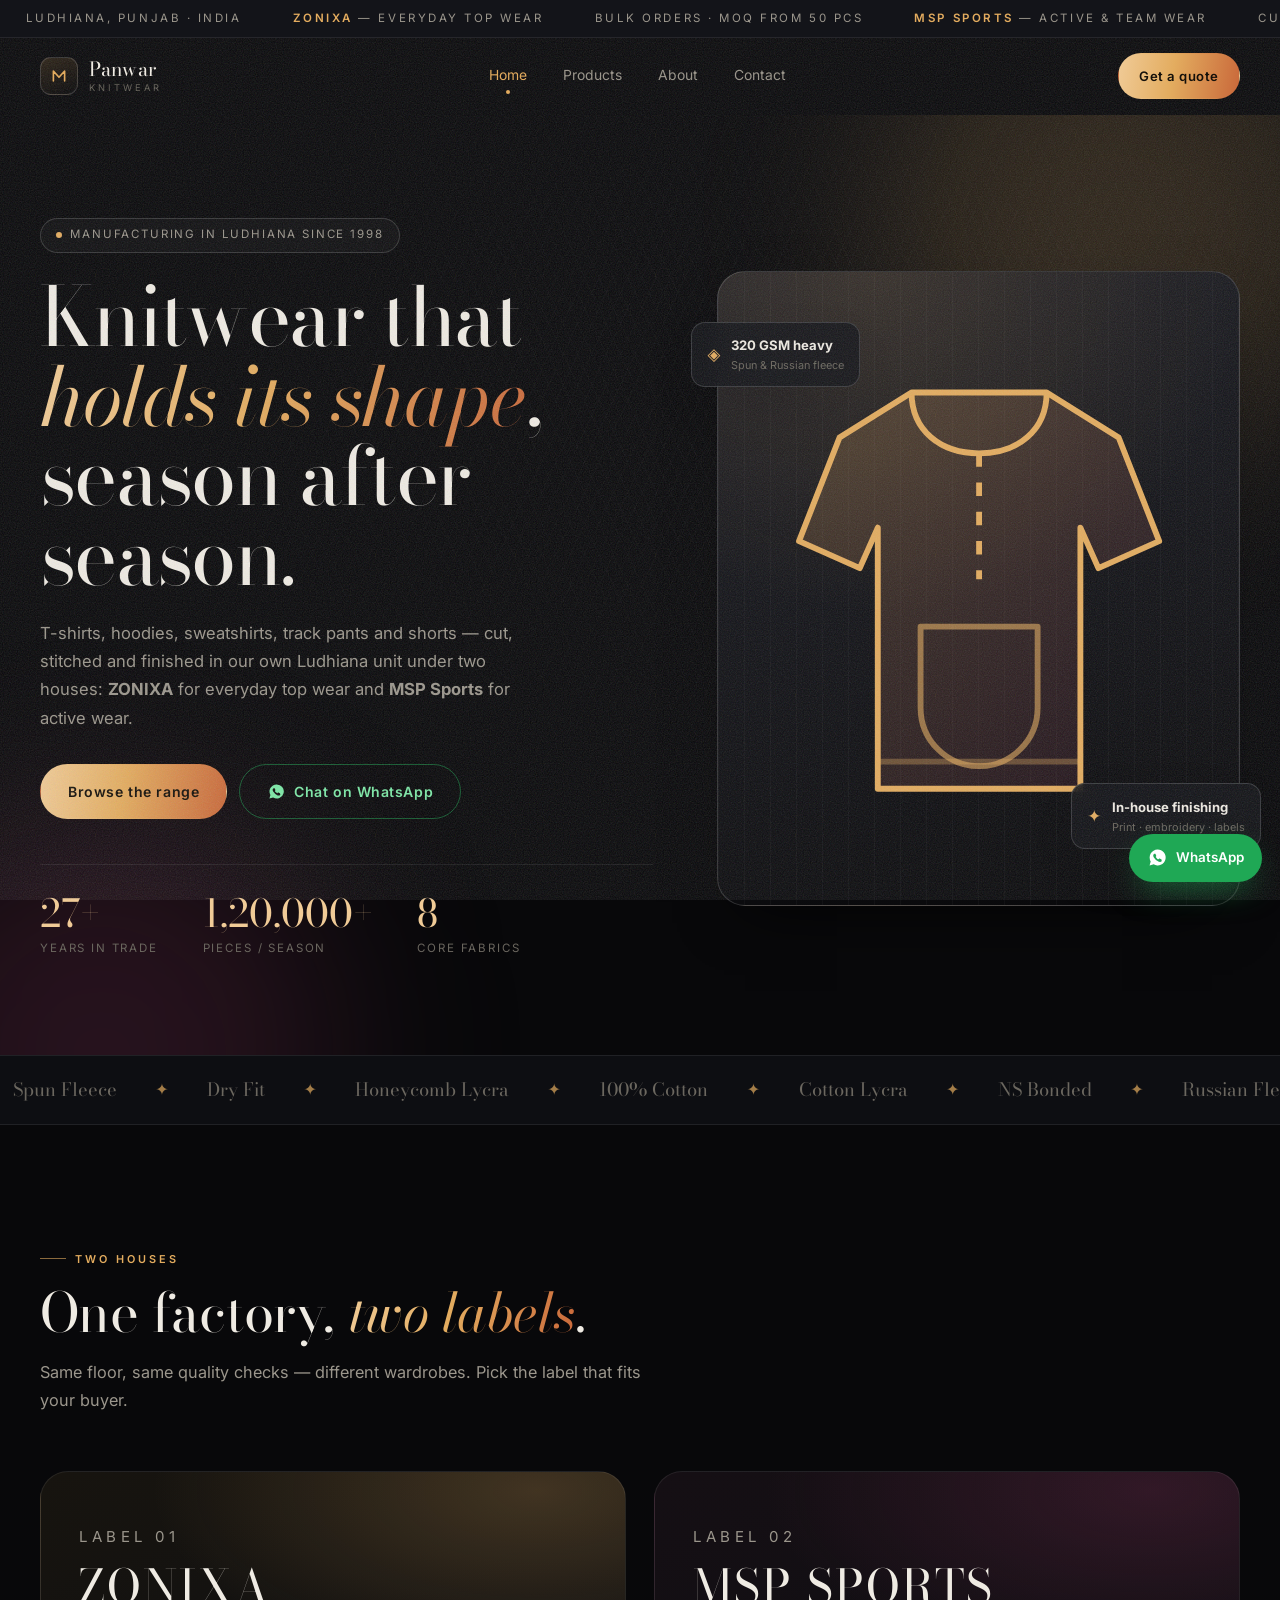
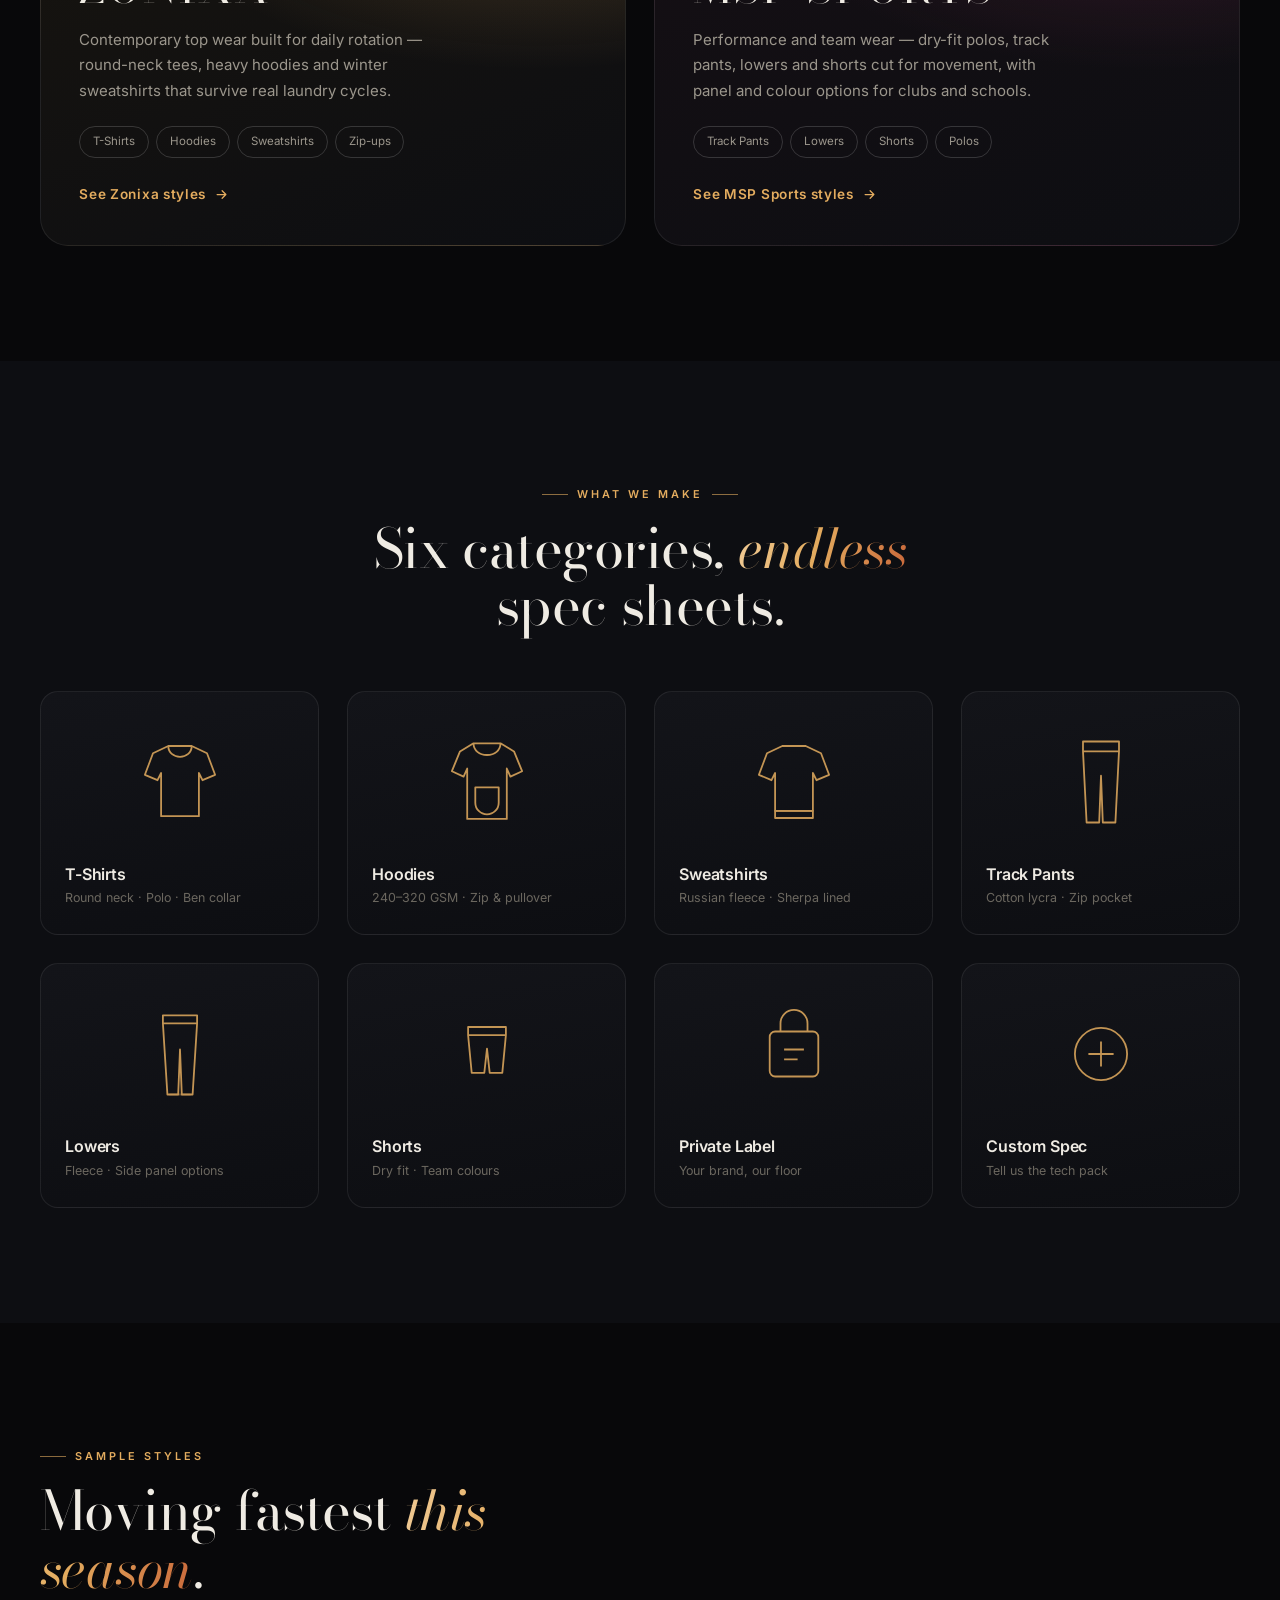
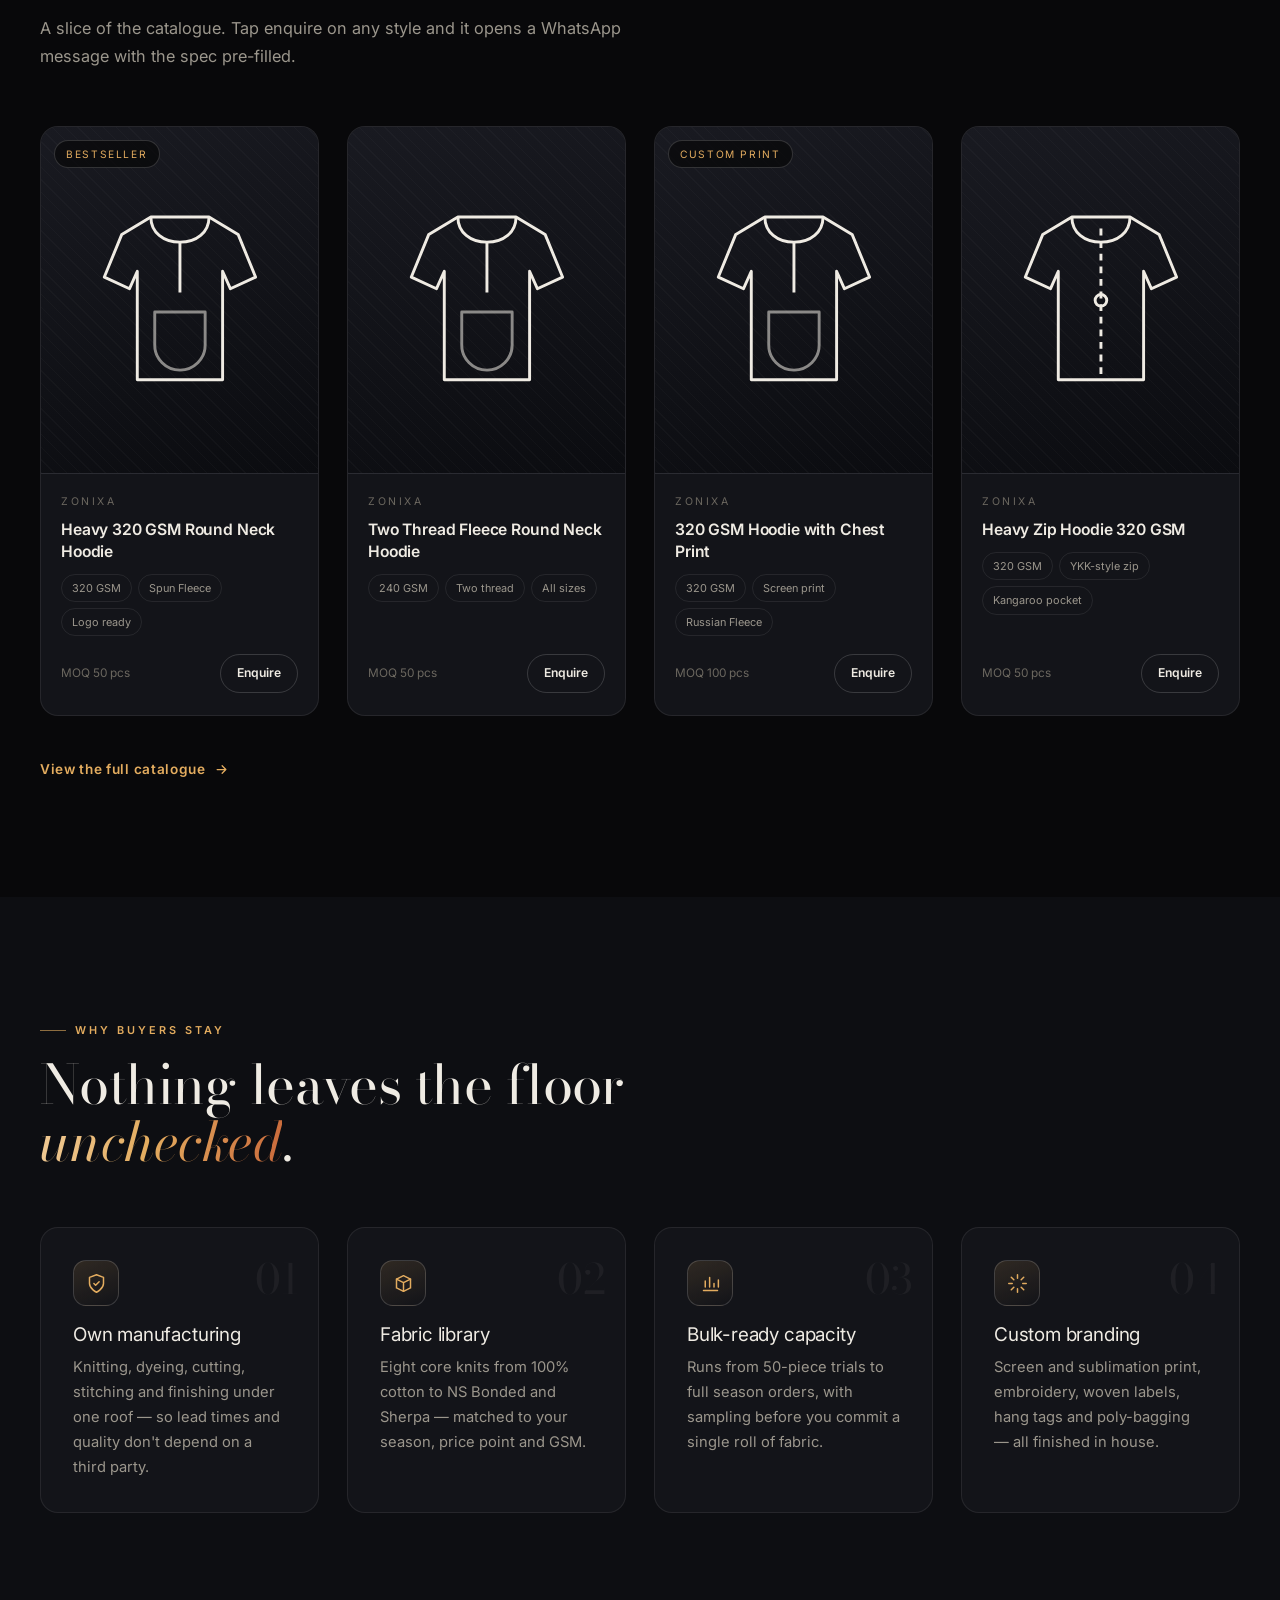
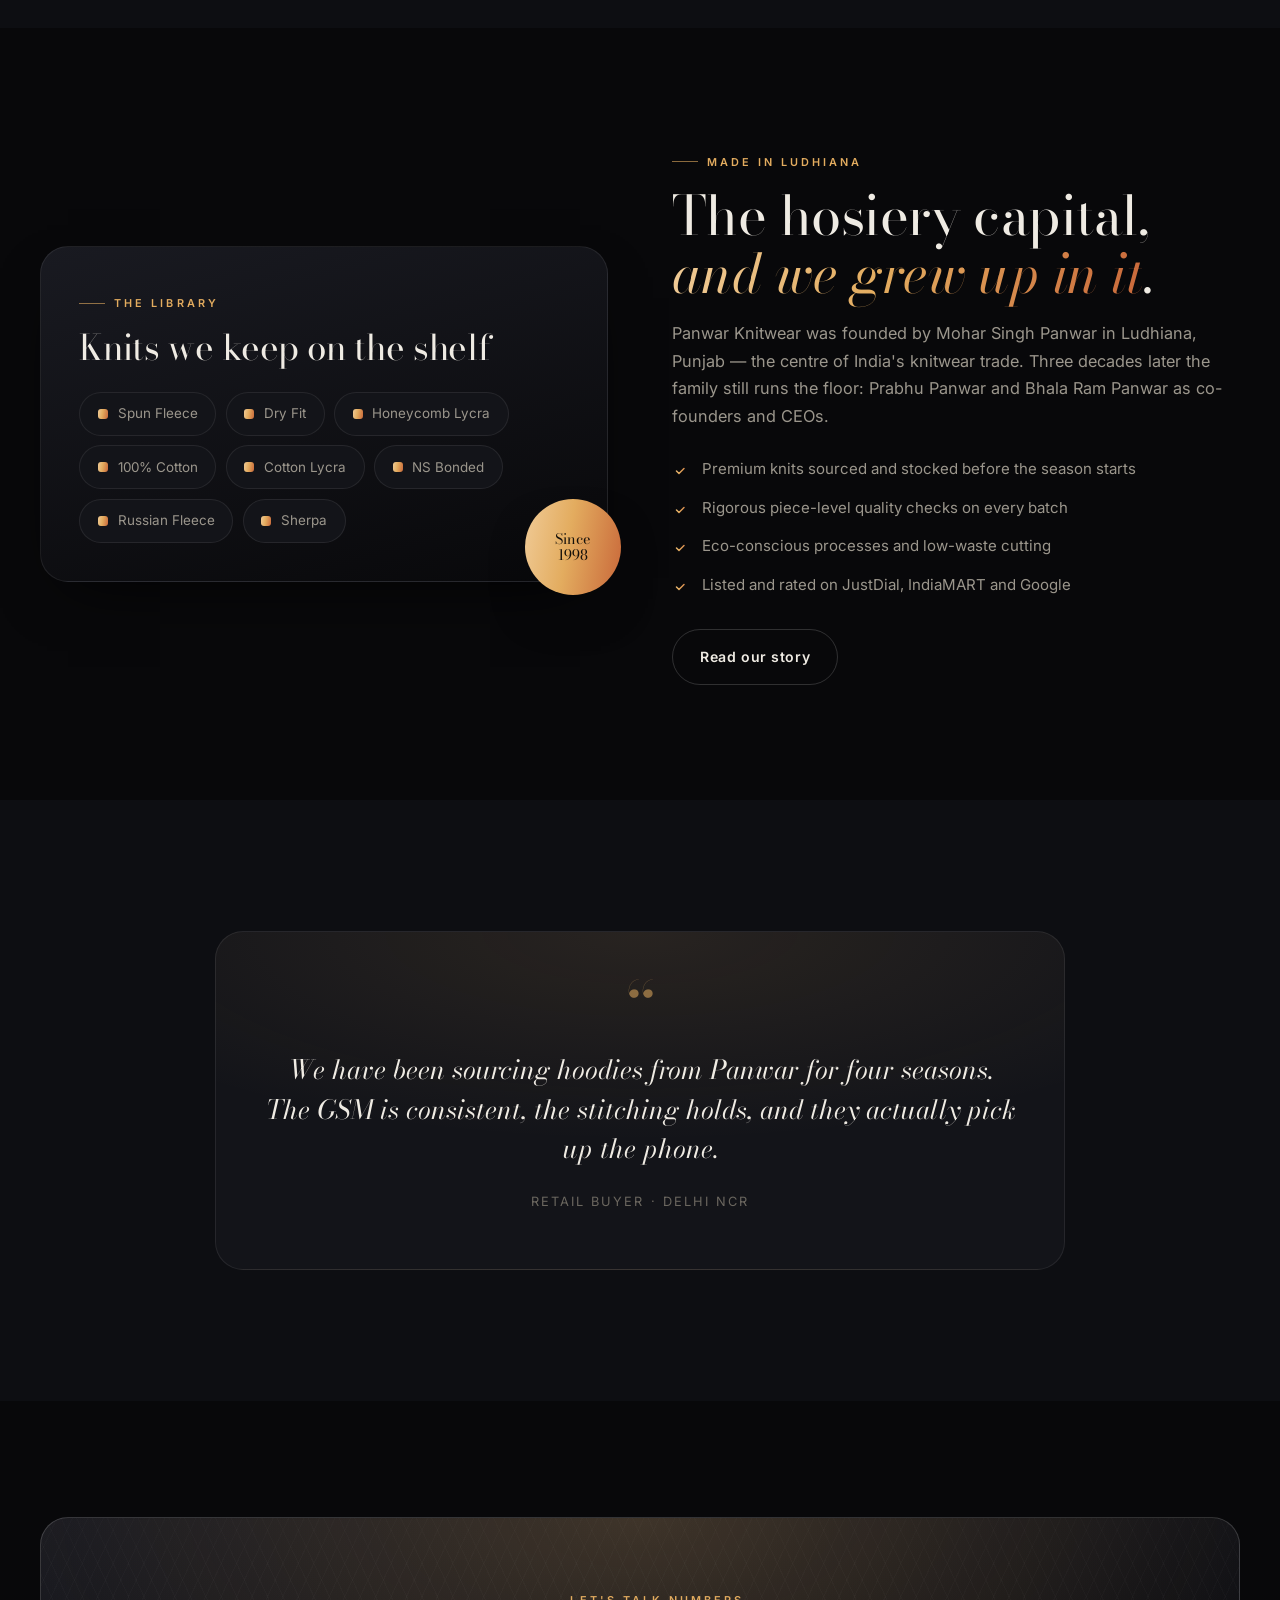
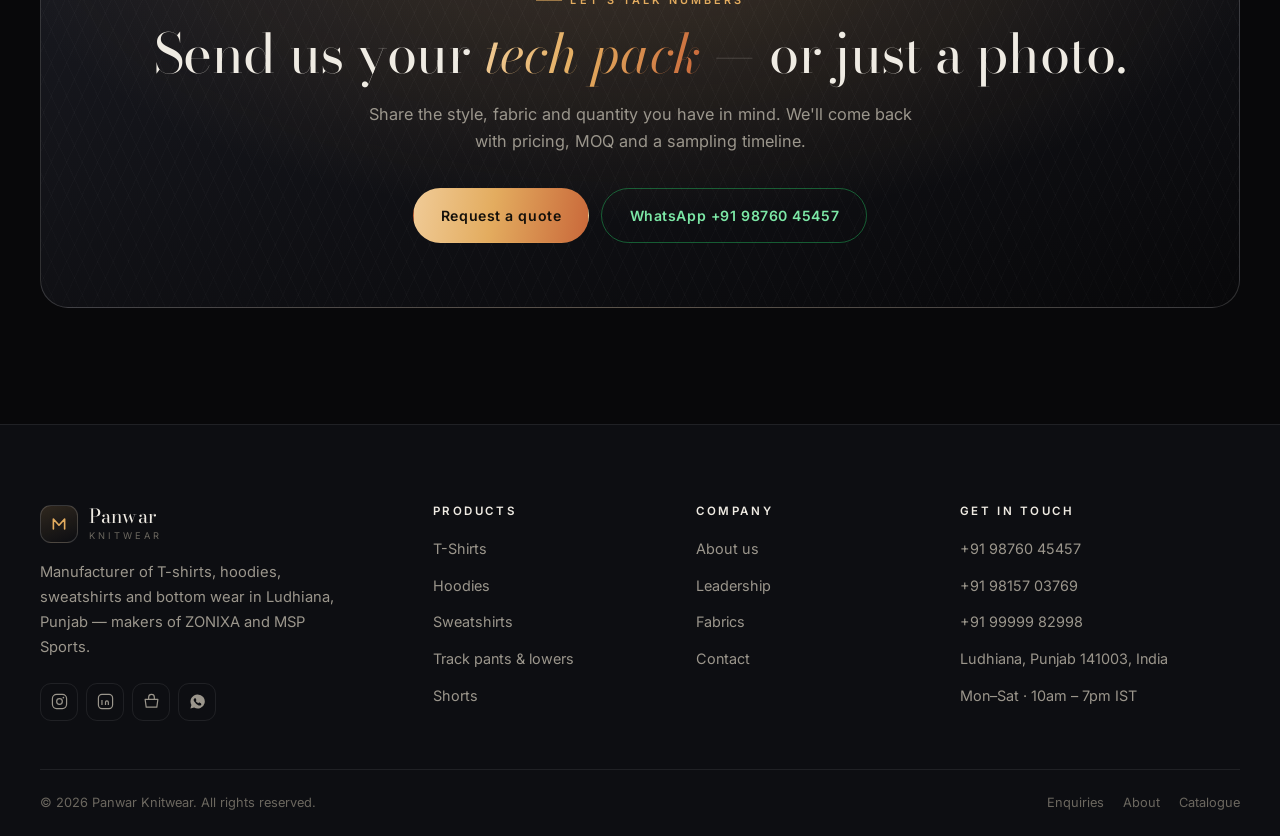
==== index.html @ 87e513a0 "improved aesthetic" ====
<!DOCTYPE html>
<html lang="en">
<head>
  <meta charset="UTF-8" />
  <meta name="viewport" content="width=device-width, initial-scale=1.0" />
  <meta name="description" content="Panwar Knitwear — T-shirt, hoodie and winter wear manufacturer in Ludhiana, Punjab. Home of ZONIXA and MSP Sports. Bulk manufacturing, custom prints, premium fabrics." />
  <meta name="theme-color" content="#08080A" />
  <meta name="author" content="Panwar Knitwear" />
  <title>Panwar Knitwear — Knitwear Manufacturer in Ludhiana</title>

  <link rel="icon" href="data:image/svg+xml,%3Csvg xmlns='http://www.w3.org/2000/svg' viewBox='0 0 64 64'%3E%3Crect width='64' height='64' rx='16' fill='%2308080A'/%3E%3Cpath d='M18 44V20l14 16 14-16v24' fill='none' stroke='%23E3AC5F' stroke-width='5' stroke-linecap='round' stroke-linejoin='round'/%3E%3C/svg%3E" />

  <link rel="preconnect" href="https://fonts.googleapis.com" />
  <link rel="preconnect" href="https://fonts.gstatic.com" crossorigin />
  <link href="https://fonts.googleapis.com/css2?family=Bodoni+Moda:ital,opsz,wght@0,6..96,400;0,6..96,500;1,6..96,400&family=Inter:wght@400;500;600;700&display=swap" rel="stylesheet" />

  <link rel="stylesheet" href="css/style.css" />
</head>
<body>

  <a class="skip-link" href="#main">Skip to content</a>

  <!-- ============ TOP BAR ============ -->
  <div class="topbar" aria-hidden="true">
    <div class="topbar__track">
      <span>Ludhiana, Punjab · India</span><span><b>ZONIXA</b> — everyday top wear</span><span>Bulk orders · MOQ from 50 pcs</span><span><b>MSP Sports</b> — active &amp; team wear</span><span>Custom logo, print &amp; label</span>
      <span>Ludhiana, Punjab · India</span><span><b>ZONIXA</b> — everyday top wear</span><span>Bulk orders · MOQ from 50 pcs</span><span><b>MSP Sports</b> — active &amp; team wear</span><span>Custom logo, print &amp; label</span>
    </div>
  </div>

  <!-- ============ HEADER ============ -->
  <header class="header" id="header">
    <div class="container header__inner">
      <a href="index.html" class="logo" aria-label="Panwar Knitwear home">
        <span class="logo__mark" aria-hidden="true">
          <svg viewBox="0 0 32 32" width="20" height="20" fill="none" stroke="currentColor" stroke-width="2.6" stroke-linecap="round" stroke-linejoin="round"><path d="M7 24V8l9 10 9-10v16"/></svg>
        </span>
        <span class="logo__text">Panwar<small>Knitwear</small></span>
      </a>

      <nav class="nav" id="nav" aria-label="Main navigation">
        <ul class="nav__list">
          <li><a class="nav__link is-active" href="index.html" aria-current="page">Home</a></li>
          <li><a class="nav__link" href="products.html">Products</a></li>
          <li><a class="nav__link" href="about.html">About</a></li>
          <li><a class="nav__link" href="contact.html">Contact</a></li>
          <li><a class="btn btn--wa" href="https://wa.me/919876045457" target="_blank" rel="noopener">WhatsApp us</a></li>
        </ul>
      </nav>

      <div class="header__actions">
        <a class="btn btn--primary header__cta" href="contact.html">Get a quote</a>
        <button class="burger" id="burger" type="button" aria-label="Toggle menu" aria-expanded="false" aria-controls="nav">
          <span></span><span></span><span></span>
        </button>
      </div>
    </div>
  </header>

  <main id="main">

    <!-- ============ HERO ============ -->
    <section class="hero">
      <span class="glow glow--1"></span>
      <span class="glow glow--2"></span>

      <div class="container hero__inner">
        <div class="hero__copy reveal">
          <span class="pill"><i></i> Manufacturing in Ludhiana since 1998</span>

          <h1 class="hero__title">Knitwear that <em>holds its shape</em>, season after season.</h1>

          <p class="hero__text">
            T-shirts, hoodies, sweatshirts, track pants and shorts — cut, stitched and
            finished in our own Ludhiana unit under two houses: <strong>ZONIXA</strong> for
            everyday top wear and <strong>MSP Sports</strong> for active wear.
          </p>

          <div class="hero__cta">
            <a href="products.html" class="btn btn--primary">Browse the range</a>
            <a href="https://wa.me/919876045457" class="btn btn--wa" target="_blank" rel="noopener">
              <svg viewBox="0 0 24 24" width="17" height="17" fill="currentColor"><path d="M12 2a10 10 0 0 0-8.6 15L2 22l5.2-1.4A10 10 0 1 0 12 2zm5.6 14.2c-.2.7-1.4 1.3-2 1.4-.5.1-1.2.1-1.9-.1a13 13 0 0 1-6.3-5.5c-.5-.8-.8-1.7-.8-2.5 0-.9.5-1.6 1-1.9.2-.2.6-.2.8-.2h.6c.2 0 .4 0 .6.5l.8 2c.1.2 0 .4-.1.5l-.4.5c-.1.2-.3.3-.1.6.5.8 1 1.4 1.8 2 .5.4 1 .6 1.3.8.2.1.4 0 .5-.1l.7-.8c.2-.2.3-.2.5-.1l2 1c.2.1.4.2.4.3.1.2.1.7 0 1.1z"/></svg>
              Chat on WhatsApp
            </a>
          </div>

          <ul class="hero__stats">
            <li><strong data-count="27" data-suffix="+">0</strong><span>Years in trade</span></li>
            <li><strong data-count="120000" data-suffix="+">0</strong><span>Pieces / season</span></li>
            <li><strong data-count="8">0</strong><span>Core fabrics</span></li>
          </ul>
        </div>

        <div class="hero__art reveal">
          <div class="hero__frame">
            <div class="hero__hoodie" aria-hidden="true">
              <svg viewBox="0 0 200 250" width="100%" height="auto" fill="none" stroke="#E3AC5F" stroke-width="2.6" stroke-linejoin="round">
                <defs>
                  <linearGradient id="hg" x1="0" y1="0" x2="1" y2="1">
                    <stop offset="0%" stop-color="#E3AC5F" stop-opacity=".22"/>
                    <stop offset="100%" stop-color="#6E2B4B" stop-opacity=".22"/>
                  </linearGradient>
                </defs>
                <path d="M70 38 38 58 20 104l27 12 8-18v116h90V98l8 18 27-12-18-46-32-20z" fill="url(#hg)"/>
                <path d="M70 38c0 17 13 27 30 27s30-10 30-27"/>
                <path d="M100 65v56" stroke-dasharray="6 7"/>
                <path d="M74 142h52v36a26 26 0 0 1-52 0z" opacity=".6"/>
                <path d="M55 202h90" opacity=".35"/>
              </svg>
            </div>
          </div>

          <div class="chip-float chip-float--a">
            <span class="chip-float__ico">◈</span>
            <div><strong>320 GSM heavy</strong><small>Spun &amp; Russian fleece</small></div>
          </div>
          <div class="chip-float chip-float--b">
            <span class="chip-float__ico">✦</span>
            <div><strong>In-house finishing</strong><small>Print · embroidery · labels</small></div>
          </div>
        </div>
      </div>
    </section>

    <!-- ============ FABRIC MARQUEE ============ -->
    <section class="strip" aria-label="Fabrics we work with">
      <div class="strip__track">
        <div>
          <span>Spun Fleece</span><i>✦</i><span>Dry Fit</span><i>✦</i><span>Honeycomb Lycra</span><i>✦</i>
          <span>100% Cotton</span><i>✦</i><span>Cotton Lycra</span><i>✦</i><span>NS Bonded</span><i>✦</i>
          <span>Russian Fleece</span><i>✦</i><span>Sherpa</span><i>✦</i>
        </div>
        <div aria-hidden="true">
          <span>Spun Fleece</span><i>✦</i><span>Dry Fit</span><i>✦</i><span>Honeycomb Lycra</span><i>✦</i>
          <span>100% Cotton</span><i>✦</i><span>Cotton Lycra</span><i>✦</i><span>NS Bonded</span><i>✦</i>
          <span>Russian Fleece</span><i>✦</i><span>Sherpa</span><i>✦</i>
        </div>
      </div>
    </section>

    <!-- ============ BRANDS ============ -->
    <section class="section" id="brands">
      <div class="container">
        <header class="section__head reveal">
          <span class="eyebrow">Two houses</span>
          <h2 class="title">One factory, <em>two labels</em>.</h2>
          <p class="lede">Same floor, same quality checks — different wardrobes. Pick the label that fits your buyer.</p>
        </header>

        <div class="grid brands">
          <article class="brand brand--zonixa reveal">
            <p class="brand__tag">Label 01</p>
            <h3 class="brand__name">ZONIXA</h3>
            <p>Contemporary top wear built for daily rotation — round-neck tees, heavy hoodies and winter sweatshirts that survive real laundry cycles.</p>
            <ul class="brand__list">
              <li>T-Shirts</li><li>Hoodies</li><li>Sweatshirts</li><li>Zip-ups</li>
            </ul>
            <a class="link-arrow" href="products.html">
              See Zonixa styles
              <svg viewBox="0 0 24 24" width="15" height="15" fill="none" stroke="currentColor" stroke-width="2" stroke-linecap="round" stroke-linejoin="round"><path d="M5 12h14M13 6l6 6-6 6"/></svg>
            </a>
          </article>

          <article class="brand brand--msp reveal">
            <p class="brand__tag">Label 02</p>
            <h3 class="brand__name">MSP SPORTS</h3>
            <p>Performance and team wear — dry-fit polos, track pants, lowers and shorts cut for movement, with panel and colour options for clubs and schools.</p>
            <ul class="brand__list">
              <li>Track Pants</li><li>Lowers</li><li>Shorts</li><li>Polos</li>
            </ul>
            <a class="link-arrow" href="products.html">
              See MSP Sports styles
              <svg viewBox="0 0 24 24" width="15" height="15" fill="none" stroke="currentColor" stroke-width="2" stroke-linecap="round" stroke-linejoin="round"><path d="M5 12h14M13 6l6 6-6 6"/></svg>
            </a>
          </article>
        </div>
      </div>
    </section>

    <!-- ============ CATEGORIES ============ -->
    <section class="section section--tint" id="categories">
      <div class="container">
        <header class="section__head section__head--center reveal">
          <span class="eyebrow">What we make</span>
          <h2 class="title">Six categories, <em>endless</em> spec sheets.</h2>
        </header>

        <div class="grid grid--4">
          <a class="cat reveal" href="products.html">
            <div class="cat__art"><svg viewBox="0 0 200 240" width="90" fill="none" stroke="currentColor" stroke-width="4" stroke-linejoin="round"><path d="M74 40 40 56 22 104l28 12 8-16v96h84v-96l8 16 28-12-18-48-34-16z"/><path d="M74 40c0 15 12 24 26 24s26-9 26-24"/></svg></div>
            <h3>T-Shirts</h3><span>Round neck · Polo · Ben collar</span>
          </a>
          <a class="cat reveal" href="products.html">
            <div class="cat__art"><svg viewBox="0 0 200 240" width="90" fill="none" stroke="currentColor" stroke-width="4" stroke-linejoin="round"><path d="M70 34 40 52 22 96l26 12 8-18v112h88V90l8 18 26-12-18-44-30-18z"/><path d="M70 34c0 16 13 26 30 26s30-10 30-26"/><path d="M74 132h52v34a26 26 0 0 1-52 0z"/></svg></div>
            <h3>Hoodies</h3><span>240–320 GSM · Zip &amp; pullover</span>
          </a>
          <a class="cat reveal" href="products.html">
            <div class="cat__art"><svg viewBox="0 0 200 240" width="90" fill="none" stroke="currentColor" stroke-width="4" stroke-linejoin="round"><path d="M74 40 40 56 22 104l28 12 8-16v84h84v-84l8 16 28-12-18-48-34-16z"/><path d="M58 184h84v16H58z"/></svg></div>
            <h3>Sweatshirts</h3><span>Russian fleece · Sherpa lined</span>
          </a>
          <a class="cat reveal" href="products.html">
            <div class="cat__art"><svg viewBox="0 0 200 240" width="90" fill="none" stroke="currentColor" stroke-width="4" stroke-linejoin="round"><path d="M60 30h80v22l-8 158h-28l-4-104-4 104H68l-8-158z"/><path d="M60 52h80"/></svg></div>
            <h3>Track Pants</h3><span>Cotton lycra · Zip pocket</span>
          </a>
          <a class="cat reveal" href="products.html">
            <div class="cat__art"><svg viewBox="0 0 200 240" width="90" fill="none" stroke="currentColor" stroke-width="4" stroke-linejoin="round"><path d="M62 34h76v18l-10 158h-24l-4-100-4 100H72L62 52z"/><path d="M62 52h76"/><path d="M76 210h24M124 210h-24" opacity=".4"/></svg></div>
            <h3>Lowers</h3><span>Fleece · Side panel options</span>
          </a>
          <a class="cat reveal" href="products.html">
            <div class="cat__art"><svg viewBox="0 0 200 240" width="90" fill="none" stroke="currentColor" stroke-width="4" stroke-linejoin="round"><path d="M58 60h84v18l-8 84h-28l-6-54-6 54H66l-8-84z"/><path d="M58 78h84"/></svg></div>
            <h3>Shorts</h3><span>Dry fit · Team colours</span>
          </a>
          <a class="cat reveal" href="products.html">
            <div class="cat__art"><svg viewBox="0 0 200 240" width="90" fill="none" stroke="currentColor" stroke-width="4" stroke-linejoin="round"><rect x="46" y="70" width="108" height="100" rx="12"/><path d="M70 70V52a30 30 0 0 1 60 0v18"/><path d="M78 110h44M78 132h30"/></svg></div>
            <h3>Private Label</h3><span>Your brand, our floor</span>
          </a>
          <a class="cat reveal" href="contact.html">
            <div class="cat__art"><svg viewBox="0 0 200 240" width="90" fill="none" stroke="currentColor" stroke-width="4" stroke-linejoin="round"><circle cx="100" cy="120" r="58"/><path d="M100 92v56M72 120h56"/></svg></div>
            <h3>Custom Spec</h3><span>Tell us the tech pack</span>
          </a>
        </div>
      </div>
    </section>

    <!-- ============ FEATURED PRODUCTS ============ -->
    <section class="section" id="featured">
      <div class="container">
        <header class="section__head reveal">
          <span class="eyebrow">Sample styles</span>
          <h2 class="title">Moving fastest <em>this season</em>.</h2>
          <p class="lede">A slice of the catalogue. Tap enquire on any style and it opens a WhatsApp message with the spec pre-filled.</p>
        </header>

        <div class="grid grid--products" id="featuredGrid"></div>

        <noscript><p class="grid__empty">Enable JavaScript to browse the sample styles, or call +91 98760 45457.</p></noscript>

        <p style="margin-top:2.4rem">
          <a class="link-arrow" href="products.html">
            View the full catalogue
            <svg viewBox="0 0 24 24" width="15" height="15" fill="none" stroke="currentColor" stroke-width="2" stroke-linecap="round" stroke-linejoin="round"><path d="M5 12h14M13 6l6 6-6 6"/></svg>
          </a>
        </p>
      </div>
    </section>

    <!-- ============ WHY US ============ -->
    <section class="section section--tint" id="why">
      <div class="container">
        <header class="section__head reveal">
          <span class="eyebrow">Why buyers stay</span>
          <h2 class="title">Nothing leaves the floor <em>unchecked</em>.</h2>
        </header>

        <div class="grid grid--4">
          <article class="card reveal">
            <span class="card__num">01</span>
            <span class="card__ico"><svg viewBox="0 0 24 24" width="21" height="21" fill="none" stroke="currentColor" stroke-width="1.7" stroke-linecap="round" stroke-linejoin="round"><path d="M12 22s8-4 8-10V5l-8-3-8 3v7c0 6 8 10 8 10z"/><path d="m9 12 2 2 4-4"/></svg></span>
            <h3>Own manufacturing</h3>
            <p>Knitting, dyeing, cutting, stitching and finishing under one roof — so lead times and quality don't depend on a third party.</p>
          </article>

          <article class="card reveal">
            <span class="card__num">02</span>
            <span class="card__ico"><svg viewBox="0 0 24 24" width="21" height="21" fill="none" stroke="currentColor" stroke-width="1.7" stroke-linecap="round" stroke-linejoin="round"><path d="M20 7 12 3 4 7v10l8 4 8-4z"/><path d="m4 7 8 4 8-4M12 21V11"/></svg></span>
            <h3>Fabric library</h3>
            <p>Eight core knits from 100% cotton to NS Bonded and Sherpa — matched to your season, price point and GSM.</p>
          </article>

          <article class="card reveal">
            <span class="card__num">03</span>
            <span class="card__ico"><svg viewBox="0 0 24 24" width="21" height="21" fill="none" stroke="currentColor" stroke-width="1.7" stroke-linecap="round" stroke-linejoin="round"><path d="M4 20h16M6 16V9M11 16V5M16 16v-4M21 16v-8"/></svg></span>
            <h3>Bulk-ready capacity</h3>
            <p>Runs from 50-piece trials to full season orders, with sampling before you commit a single roll of fabric.</p>
          </article>

          <article class="card reveal">
            <span class="card__num">04</span>
            <span class="card__ico"><svg viewBox="0 0 24 24" width="21" height="21" fill="none" stroke="currentColor" stroke-width="1.7" stroke-linecap="round" stroke-linejoin="round"><path d="M12 2v4M12 18v4M4.9 4.9l2.9 2.9M16.2 16.2l2.9 2.9M2 12h4M18 12h4M4.9 19.1l2.9-2.9M16.2 7.8l2.9-2.9"/></svg></span>
            <h3>Custom branding</h3>
            <p>Screen and sublimation print, embroidery, woven labels, hang tags and poly-bagging — all finished in house.</p>
          </article>
        </div>
      </div>
    </section>

    <!-- ============ FABRIC LIBRARY / SPLIT ============ -->
    <section class="section" id="fabrics">
      <div class="container split">
        <div class="split__art reveal">
          <div class="panel">
            <p class="eyebrow">The library</p>
            <h3 class="title" style="font-size:clamp(1.5rem,3.4vw,2.2rem)">Knits we keep on the shelf</h3>
            <ul class="fabrics" style="margin-top:1.6rem">
              <li class="fabric"><i></i> Spun Fleece</li>
              <li class="fabric"><i></i> Dry Fit</li>
              <li class="fabric"><i></i> Honeycomb Lycra</li>
              <li class="fabric"><i></i> 100% Cotton</li>
              <li class="fabric"><i></i> Cotton Lycra</li>
              <li class="fabric"><i></i> NS Bonded</li>
              <li class="fabric"><i></i> Russian Fleece</li>
              <li class="fabric"><i></i> Sherpa</li>
            </ul>
            <span class="panel__badge">Since<br>1998</span>
          </div>
        </div>

        <div class="split__copy reveal">
          <span class="eyebrow">Made in Ludhiana</span>
          <h2 class="title">The hosiery capital, <em>and we grew up in it</em>.</h2>
          <p class="lede">
            Panwar Knitwear was founded by Mohar Singh Panwar in Ludhiana, Punjab — the
            centre of India's knitwear trade. Three decades later the family still runs the
            floor: Prabhu Panwar and Bhala Ram Panwar as co-founders and CEOs.
          </p>
          <ul class="checklist">
            <li>Premium knits sourced and stocked before the season starts</li>
            <li>Rigorous piece-level quality checks on every batch</li>
            <li>Eco-conscious processes and low-waste cutting</li>
            <li>Listed and rated on JustDial, IndiaMART and Google</li>
          </ul>
          <p style="margin-top:2rem">
            <a class="btn btn--ghost" href="about.html">Read our story</a>
          </p>
        </div>
      </div>
    </section>

    <!-- ============ QUOTE ============ -->
    <section class="section section--tint">
      <div class="container">
        <figure class="quote reveal">
          <p class="quote__mark" aria-hidden="true">“</p>
          <blockquote>
            We have been sourcing hoodies from Panwar for four seasons. The GSM is
            consistent, the stitching holds, and they actually pick up the phone.
          </blockquote>
          <figcaption>Retail buyer · Delhi NCR</figcaption>
        </figure>
      </div>
    </section>

    <!-- ============ CTA ============ -->
    <section class="section">
      <div class="container">
        <div class="cta reveal">
          <span class="eyebrow" style="justify-content:center">Let's talk numbers</span>
          <h2 class="title">Send us your <em>tech pack</em> — or just a photo.</h2>
          <p class="lede">Share the style, fabric and quantity you have in mind. We'll come back with pricing, MOQ and a sampling timeline.</p>
          <div class="cta__row">
            <a class="btn btn--primary" href="contact.html">Request a quote</a>
            <a class="btn btn--wa" href="https://wa.me/919876045457" target="_blank" rel="noopener">WhatsApp +91 98760 45457</a>
          </div>
        </div>
      </div>
    </section>

  </main>

  <!-- ============ FOOTER ============ -->
  <footer class="footer">
    <div class="container footer__grid">
      <div class="footer__brand">
        <a href="index.html" class="logo">
          <span class="logo__mark" aria-hidden="true">
            <svg viewBox="0 0 32 32" width="20" height="20" fill="none" stroke="currentColor" stroke-width="2.6" stroke-linecap="round" stroke-linejoin="round"><path d="M7 24V8l9 10 9-10v16"/></svg>
          </span>
          <span class="logo__text">Panwar<small>Knitwear</small></span>
        </a>
        <p>Manufacturer of T-shirts, hoodies, sweatshirts and bottom wear in Ludhiana, Punjab — makers of ZONIXA and MSP Sports.</p>
        <div class="socials">
          <a href="https://www.instagram.com/" target="_blank" rel="noopener" aria-label="Instagram"><svg viewBox="0 0 24 24" width="17" height="17" fill="none" stroke="currentColor" stroke-width="1.7"><rect x="2" y="2" width="20" height="20" rx="6"/><circle cx="12" cy="12" r="4"/><circle cx="17.5" cy="6.5" r="1.2" fill="currentColor" stroke="none"/></svg></a>
          <a href="https://www.linkedin.com/" target="_blank" rel="noopener" aria-label="LinkedIn"><svg viewBox="0 0 24 24" width="17" height="17" fill="none" stroke="currentColor" stroke-width="1.7"><rect x="2" y="2" width="20" height="20" rx="5"/><path d="M7 10v7M7 7v.01M12 17v-4a2 2 0 0 1 4 0v4"/></svg></a>
          <a href="https://www.indiamart.com/" target="_blank" rel="noopener" aria-label="IndiaMART"><svg viewBox="0 0 24 24" width="17" height="17" fill="none" stroke="currentColor" stroke-width="1.7" stroke-linecap="round" stroke-linejoin="round"><path d="M3 9h18l-1.5 11h-15z"/><path d="M8 9V6a4 4 0 0 1 8 0v3"/></svg></a>
          <a href="https://wa.me/919876045457" target="_blank" rel="noopener" aria-label="WhatsApp"><svg viewBox="0 0 24 24" width="17" height="17" fill="currentColor"><path d="M12 2a10 10 0 0 0-8.6 15L2 22l5.2-1.4A10 10 0 1 0 12 2zm5.6 14.2c-.2.7-1.4 1.3-2 1.4-.5.1-1.2.1-1.9-.1a13 13 0 0 1-6.3-5.5c-.5-.8-.8-1.7-.8-2.5 0-.9.5-1.6 1-1.9.2-.2.6-.2.8-.2h.6c.2 0 .4 0 .6.5l.8 2c.1.2 0 .4-.1.5l-.4.5c-.1.2-.3.3-.1.6.5.8 1 1.4 1.8 2 .5.4 1 .6 1.3.8.2.1.4 0 .5-.1l.7-.8c.2-.2.3-.2.5-.1l2 1c.2.1.4.2.4.3.1.2.1.7 0 1.1z"/></svg></a>
        </div>
      </div>

      <div class="footer__col">
        <h4>Products</h4>
        <ul>
          <li><a href="products.html">T-Shirts</a></li>
          <li><a href="products.html">Hoodies</a></li>
          <li><a href="products.html">Sweatshirts</a></li>
          <li><a href="products.html">Track pants &amp; lowers</a></li>
          <li><a href="products.html">Shorts</a></li>
        </ul>
      </div>

      <div class="footer__col">
        <h4>Company</h4>
        <ul>
          <li><a href="about.html">About us</a></li>
          <li><a href="about.html#leadership">Leadership</a></li>
          <li><a href="index.html#fabrics">Fabrics</a></li>
          <li><a href="contact.html">Contact</a></li>
        </ul>
      </div>

      <div class="footer__col">
        <h4>Get in touch</h4>
        <ul>
          <li><a href="tel:+919876045457">+91 98760 45457</a></li>
          <li><a href="tel:+919815703769">+91 98157 03769</a></li>
          <li><a href="tel:+919999982998">+91 99999 82998</a></li>
          <li><span>Ludhiana, Punjab 141003, India</span></li>
          <li><span>Mon–Sat · 10am – 7pm IST</span></li>
        </ul>
      </div>
    </div>

    <div class="container footer__bottom">
      <p>&copy; <span id="year">2026</span> Panwar Knitwear. All rights reserved.</p>
      <ul class="footer__legal">
        <li><a href="contact.html">Enquiries</a></li>
        <li><a href="about.html">About</a></li>
        <li><a href="products.html">Catalogue</a></li>
      </ul>
    </div>
  </footer>

  <!-- ============ FLOATING ============ -->
  <a class="wa-float" href="https://wa.me/919876045457" target="_blank" rel="noopener" aria-label="Chat on WhatsApp">
    <svg viewBox="0 0 24 24" width="19" height="19" fill="currentColor"><path d="M12 2a10 10 0 0 0-8.6 15L2 22l5.2-1.4A10 10 0 1 0 12 2zm5.6 14.2c-.2.7-1.4 1.3-2 1.4-.5.1-1.2.1-1.9-.1a13 13 0 0 1-6.3-5.5c-.5-.8-.8-1.7-.8-2.5 0-.9.5-1.6 1-1.9.2-.2.6-.2.8-.2h.6c.2 0 .4 0 .6.5l.8 2c.1.2 0 .4-.1.5l-.4.5c-.1.2-.3.3-.1.6.5.8 1 1.4 1.8 2 .5.4 1 .6 1.3.8.2.1.4 0 .5-.1l.7-.8c.2-.2.3-.2.5-.1l2 1c.2.1.4.2.4.3.1.2.1.7 0 1.1z"/></svg>
    <span>WhatsApp</span>
  </a>

  <button class="to-top" id="toTop" type="button" aria-label="Back to top">
    <svg viewBox="0 0 24 24" width="18" height="18" fill="none" stroke="currentColor" stroke-width="2" stroke-linecap="round" stroke-linejoin="round"><path d="m18 15-6-6-6 6"/></svg>
  </button>

  <div class="toast" id="toast" role="status" aria-live="polite"></div>

  <script src="js/script.js"></script>
</body>
</html>
---- css/style.css ----
/* ==========================================================================
   PANWAR KNITWEAR — dark editorial theme
   Palette: ink black · warm ember gold · bone white
   ========================================================================== */

/* ---------- 1. TOKENS ---------- */
:root {
  --bg:          #08080A;
  --bg-2:        #0D0E12;
  --surface:     #131419;
  --surface-2:   #191A21;
  --line:        rgba(255, 255, 255, 0.08);
  --line-strong: rgba(255, 255, 255, 0.16);

  --text:        #EFEBE3;
  --muted:       #9B968C;
  --dim:         #6B675F;

  --gold:        #E3AC5F;
  --gold-soft:   #F0CB97;
  --ember:       #C9683A;
  --wine:        #6E2B4B;

  --grad-gold:   linear-gradient(100deg, var(--gold-soft), var(--gold) 45%, var(--ember));
  --grad-fade:   linear-gradient(180deg, transparent, rgba(227,172,95,.09));

  --ff-display: "Bodoni Moda", "Didot", Georgia, serif;
  --ff-body:    "Inter", system-ui, -apple-system, "Segoe UI", sans-serif;

  --r-sm: 10px;
  --r:    18px;
  --r-lg: 28px;

  --pad:   clamp(1.1rem, 4vw, 2rem);
  --gap:   clamp(1rem, 2.4vw, 1.75rem);
  --sec-y: clamp(4rem, 9vw, 8rem);

  --shadow: 0 24px 60px -28px rgba(0, 0, 0, .9);
  --ease:   cubic-bezier(.22, .8, .3, 1);
}

/* ---------- 2. RESET ---------- */
*, *::before, *::after { box-sizing: border-box; }

html {
  scroll-behavior: smooth;
  scroll-padding-top: 92px;
  -webkit-text-size-adjust: 100%;
}

body {
  margin: 0;
  background: var(--bg);
  color: var(--text);
  font-family: var(--ff-body);
  font-size: 1rem;
  line-height: 1.7;
  overflow-x: hidden;
  -webkit-font-smoothing: antialiased;
}

img, svg { display: block; max-width: 100%; }
a { color: inherit; text-decoration: none; }
button, input, textarea, select { font: inherit; color: inherit; }
h1, h2, h3, h4 { margin: 0; font-weight: 400; line-height: 1.1; letter-spacing: -.01em; }
p  { margin: 0; }
ul { margin: 0; padding: 0; list-style: none; }

:focus-visible {
  outline: 2px solid var(--gold);
  outline-offset: 3px;
  border-radius: 4px;
}

::selection { background: var(--gold); color: #101010; }

/* Scrollbar */
::-webkit-scrollbar { width: 10px; height: 10px; }
::-webkit-scrollbar-track { background: var(--bg); }
::-webkit-scrollbar-thumb { background: #26272F; border-radius: 20px; }
::-webkit-scrollbar-thumb:hover { background: #34353F; }

/* ---------- 3. GRAIN + AMBIENT LIGHT ---------- */
body::before {
  /* fine film grain over the whole page */
  content: "";
  position: fixed;
  inset: 0;
  z-index: 9;
  pointer-events: none;
  opacity: .32;
  background-image: url("data:image/svg+xml,%3Csvg xmlns='http://www.w3.org/2000/svg' width='140' height='140'%3E%3Cfilter id='n'%3E%3CfeTurbulence type='fractalNoise' baseFrequency='.85' numOctaves='3'/%3E%3C/filter%3E%3Crect width='140' height='140' filter='url(%23n)' opacity='.5'/%3E%3C/svg%3E");
}

.glow {
  position: absolute;
  border-radius: 50%;
  filter: blur(90px);
  pointer-events: none;
  z-index: 0;
}

/* ---------- 4. LAYOUT UTILITIES ---------- */
.container {
  width: min(1200px, 100% - (var(--pad) * 2));
  margin-inline: auto;
}

.section { position: relative; padding-block: var(--sec-y); }
.section--tint { background: var(--bg-2); }
.section--line { border-top: 1px solid var(--line); }

.section__head { max-width: 620px; margin-bottom: clamp(2rem, 5vw, 3.5rem); }
.section__head--center { margin-inline: auto; text-align: center; }

.eyebrow {
  display: inline-flex;
  align-items: center;
  gap: .55rem;
  margin-bottom: 1rem;
  font-size: .68rem;
  font-weight: 600;
  letter-spacing: .28em;
  text-transform: uppercase;
  color: var(--gold);
}
.eyebrow::before {
  content: "";
  width: 26px;
  height: 1px;
  background: var(--gold);
  opacity: .6;
}
.section__head--center .eyebrow::after {
  content: "";
  width: 26px;
  height: 1px;
  background: var(--gold);
  opacity: .6;
}

.title {
  font-family: var(--ff-display);
  font-size: clamp(2rem, 5vw, 3.4rem);
  line-height: 1.06;
}
.title em {
  font-style: italic;
  background: var(--grad-gold);
  -webkit-background-clip: text;
  background-clip: text;
  color: transparent;
}

.lede {
  margin-top: 1.1rem;
  color: var(--muted);
  font-size: 1.02rem;
}

.grid { display: grid; gap: var(--gap); }

.sr-only {
  position: absolute; width: 1px; height: 1px;
  padding: 0; margin: -1px; overflow: hidden;
  clip: rect(0 0 0 0); white-space: nowrap; border: 0;
}

.skip-link {
  position: absolute; left: 1rem; top: -100px; z-index: 999;
  padding: .7rem 1.1rem; border-radius: var(--r-sm);
  background: var(--gold); color: #101010; font-weight: 600;
  transition: top .2s;
}
.skip-link:focus { top: 1rem; }

/* ---------- 5. BUTTONS ---------- */
.btn {
  --btn-bg: transparent;
  display: inline-flex;
  align-items: center;
  justify-content: center;
  gap: .6rem;
  padding: .92rem 1.7rem;
  border: 1px solid var(--line-strong);
  border-radius: 999px;
  background: var(--btn-bg);
  font-size: .88rem;
  font-weight: 600;
  letter-spacing: .04em;
  cursor: pointer;
  transition: transform .35s var(--ease), background .3s, border-color .3s, color .3s, box-shadow .35s;
}
.btn:hover { transform: translateY(-2px); }

.btn--primary {
  border-color: transparent;
  background: var(--grad-gold);
  color: #14100A;
}
.btn--primary:hover { box-shadow: 0 14px 34px -12px rgba(227,172,95,.55); }

.btn--ghost { color: var(--text); }
.btn--ghost:hover { border-color: var(--gold); color: var(--gold-soft); }

.btn--wa {
  border-color: rgba(37,211,102,.4);
  color: #7CE8A6;
}
.btn--wa:hover { background: rgba(37,211,102,.12); border-color: #25D366; }

.btn--block { width: 100%; }

.link-arrow {
  display: inline-flex; align-items: center; gap: .5rem;
  font-size: .85rem; font-weight: 600; letter-spacing: .05em;
  color: var(--gold);
}
.link-arrow svg { transition: transform .3s var(--ease); }
.link-arrow:hover svg { transform: translateX(5px); }

/* ---------- 6. HEADER ---------- */
.topbar {
  position: relative; z-index: 60;
  background: var(--surface);
  border-bottom: 1px solid var(--line);
  overflow: hidden;
}
.topbar__track {
  display: flex; width: max-content;
  animation: slide 34s linear infinite;
}
.topbar__track span {
  padding: .55rem 1.6rem;
  font-size: .72rem; letter-spacing: .22em; text-transform: uppercase;
  color: var(--muted); white-space: nowrap;
}
.topbar__track b { color: var(--gold); font-weight: 600; }
@keyframes slide { to { transform: translateX(-50%); } }

.header {
  position: sticky; top: 0; z-index: 70;
  border-bottom: 1px solid transparent;
  transition: background .35s, border-color .35s, backdrop-filter .35s;
}
.header.is-stuck {
  background: rgba(8, 8, 10, .82);
  backdrop-filter: blur(14px);
  border-bottom-color: var(--line);
}

.header__inner {
  display: flex; align-items: center; justify-content: space-between;
  gap: 1rem; height: 76px;
}

.logo { display: inline-flex; align-items: center; gap: .7rem; }
.logo__mark {
  display: grid; place-items: center;
  width: 38px; height: 38px;
  border: 1px solid var(--line-strong);
  border-radius: 11px;
  color: var(--gold);
  background: linear-gradient(160deg, rgba(227,172,95,.16), transparent);
}
.logo__text {
  font-family: var(--ff-display);
  font-size: 1.22rem; letter-spacing: .02em; line-height: 1;
}
.logo__text small {
  display: block;
  font-family: var(--ff-body);
  font-size: .58rem; letter-spacing: .34em; text-transform: uppercase;
  color: var(--dim); margin-top: .25rem;
}

.nav__list { display: flex; align-items: center; gap: .35rem; }
.nav__link {
  position: relative;
  display: block; padding: .5rem .95rem;
  font-size: .87rem; color: var(--muted);
  border-radius: 999px;
  transition: color .25s, background .25s;
}
.nav__link:hover { color: var(--text); background: rgba(255,255,255,.05); }
.nav__link.is-active { color: var(--gold); }
.nav__link.is-active::after {
  content: ""; position: absolute; left: 50%; bottom: 2px;
  width: 4px; height: 4px; margin-left: -2px;
  border-radius: 50%; background: var(--gold);
}

/* the WhatsApp entry lives in the mobile menu only — desktop keeps "Get a quote" */
.nav .btn--wa { display: none; }

.header__actions { display: flex; align-items: center; gap: .6rem; }
.header__cta { padding: .68rem 1.25rem; font-size: .82rem; }

.burger {
  display: none;
  width: 42px; height: 42px;
  padding: 0;
  border: 1px solid var(--line-strong);
  border-radius: 11px;
  background: transparent;
  cursor: pointer;
}
.burger span {
  display: block; width: 17px; height: 1.5px; margin: 3.5px auto;
  background: var(--text); border-radius: 2px;
  transition: transform .3s var(--ease), opacity .2s;
}
.burger.is-open span:nth-child(1) { transform: translateY(5px) rotate(45deg); }
.burger.is-open span:nth-child(2) { opacity: 0; }
.burger.is-open span:nth-child(3) { transform: translateY(-5px) rotate(-45deg); }

/* ---------- 7. HERO ---------- */
.hero {
  position: relative;
  padding-block: clamp(3.5rem, 8vw, 6.5rem) clamp(3.5rem, 8vw, 6rem);
  overflow: hidden;
}
.hero::after {
  /* faint knit-stitch lattice */
  content: "";
  position: absolute; inset: 0; z-index: 0; pointer-events: none;
  opacity: .5;
  background-image:
    repeating-linear-gradient(115deg, rgba(255,255,255,.035) 0 1px, transparent 1px 13px),
    repeating-linear-gradient(65deg,  rgba(255,255,255,.035) 0 1px, transparent 1px 13px);
  mask-image: radial-gradient(90% 70% at 60% 30%, #000 20%, transparent 78%);
}
.hero .glow--1 { top: -14%; right: -6%; width: 480px; height: 480px; background: rgba(227,172,95,.16); }
.hero .glow--2 { bottom: -24%; left: -10%; width: 460px; height: 460px; background: rgba(110,43,75,.30); }

.hero__inner {
  position: relative; z-index: 1;
  display: grid;
  grid-template-columns: 1.08fr .92fr;
  gap: clamp(2rem, 5vw, 4rem);
  align-items: center;
}

.pill {
  display: inline-flex; align-items: center; gap: .5rem;
  padding: .42rem .95rem;
  border: 1px solid var(--line-strong);
  border-radius: 999px;
  background: rgba(255,255,255,.03);
  font-size: .72rem; letter-spacing: .16em; text-transform: uppercase;
  color: var(--muted);
}
.pill i { width: 6px; height: 6px; border-radius: 50%; background: var(--gold); }

.hero__title {
  margin-top: 1.5rem;
  font-family: var(--ff-display);
  font-size: clamp(2.6rem, 7.2vw, 5.1rem);
  line-height: .98;
  letter-spacing: -.02em;
}
.hero__title em {
  font-style: italic;
  background: var(--grad-gold);
  -webkit-background-clip: text; background-clip: text; color: transparent;
}
.hero__text {
  max-width: 50ch; margin-top: 1.4rem;
  color: var(--muted); font-size: 1.04rem;
}
.hero__cta { display: flex; flex-wrap: wrap; gap: .75rem; margin-top: 2rem; }

.hero__stats {
  display: grid; grid-template-columns: repeat(3, auto);
  gap: clamp(1.2rem, 4vw, 2.8rem);
  margin-top: 2.8rem; padding-top: 1.8rem;
  border-top: 1px solid var(--line);
  justify-content: start;
}
.hero__stats strong {
  display: block;
  font-family: var(--ff-display); font-weight: 400;
  font-size: clamp(1.7rem, 4vw, 2.4rem); line-height: 1;
  color: var(--gold-soft);
}
.hero__stats span {
  display: block; margin-top: .45rem;
  font-size: .72rem; letter-spacing: .16em; text-transform: uppercase; color: var(--dim);
}

/* hero art */
.hero__art { position: relative; }
.hero__frame {
  position: relative;
  border: 1px solid var(--line-strong);
  border-radius: var(--r-lg);
  background:
    radial-gradient(120% 90% at 30% 0%, rgba(227,172,95,.14), transparent 60%),
    linear-gradient(165deg, var(--surface-2), var(--bg));
  padding: clamp(1.4rem, 3vw, 2.2rem);
  box-shadow: var(--shadow);
  overflow: hidden;
}
.hero__frame::before {
  content: ""; position: absolute; inset: 0;
  background: repeating-linear-gradient(90deg, rgba(255,255,255,.03) 0 1px, transparent 1px 26px);
}
.hero__hoodie { position: relative; }

.chip-float {
  position: absolute; z-index: 2;
  display: flex; align-items: center; gap: .65rem;
  padding: .7rem .95rem;
  border: 1px solid var(--line-strong);
  border-radius: 14px;
  background: rgba(19,20,25,.86);
  backdrop-filter: blur(10px);
  box-shadow: var(--shadow);
  animation: bob 6s ease-in-out infinite;
}
.chip-float strong { display: block; font-size: .82rem; }
.chip-float small { display: block; font-size: .68rem; color: var(--dim); }
.chip-float__ico { font-size: 1.05rem; color: var(--gold); }
.chip-float--a { top: 8%; left: -5%; }
.chip-float--b { bottom: 9%; right: -4%; animation-delay: -3s; }
@keyframes bob { 50% { transform: translateY(-11px); } }

/* ---------- 8. MARQUEE STRIP ---------- */
.strip {
  border-block: 1px solid var(--line);
  background: var(--bg-2);
  overflow: hidden;
}
.strip__track {
  display: flex; width: max-content;
  animation: slide 40s linear infinite;
}
.strip__track > * {
  display: inline-flex; align-items: center; gap: 1.6rem;
  padding: 1.15rem 0;
}
.strip__track span {
  padding-inline: .8rem;
  font-family: var(--ff-display); font-size: 1.15rem;
  color: var(--dim); white-space: nowrap;
}
.strip__track i { color: var(--gold); font-style: normal; opacity: .7; }
.strip:hover .strip__track,
.topbar:hover .topbar__track { animation-play-state: paused; }

/* ---------- 9. CARDS ---------- */
.card {
  position: relative;
  padding: clamp(1.4rem, 3vw, 2rem);
  border: 1px solid var(--line);
  border-radius: var(--r);
  background: var(--surface);
  transition: transform .45s var(--ease), border-color .35s, background .35s;
  overflow: hidden;
}
.card::after {
  content: ""; position: absolute; inset: 0;
  background: var(--grad-fade); opacity: 0;
  transition: opacity .4s; pointer-events: none;
}
.card:hover { transform: translateY(-6px); border-color: var(--line-strong); }
.card:hover::after { opacity: 1; }

.card h3 { position: relative; z-index: 1; font-size: 1.18rem; margin-bottom: .55rem; }
.card p  { position: relative; z-index: 1; color: var(--muted); font-size: .92rem; }

.card__ico {
  position: relative; z-index: 1;
  display: grid; place-items: center;
  width: 46px; height: 46px; margin-bottom: 1.2rem;
  border: 1px solid var(--line-strong); border-radius: 13px;
  color: var(--gold);
  background: linear-gradient(160deg, rgba(227,172,95,.14), transparent);
}
.card__num {
  position: absolute; top: 1rem; right: 1.2rem;
  font-family: var(--ff-display); font-size: 2.6rem;
  color: rgba(255,255,255,.05);
}

.grid--3 { grid-template-columns: repeat(auto-fit, minmax(260px, 1fr)); }
.grid--4 { grid-template-columns: repeat(auto-fit, minmax(224px, 1fr)); }

/* Brand cards */
.brands { grid-template-columns: repeat(auto-fit, minmax(300px, 1fr)); }
.brand {
  position: relative;
  display: flex; flex-direction: column;
  min-height: 320px; padding: clamp(1.6rem, 3vw, 2.4rem);
  border: 1px solid var(--line); border-radius: var(--r-lg);
  overflow: hidden;
  transition: transform .45s var(--ease), border-color .35s;
}
.brand:hover { transform: translateY(-6px); border-color: var(--line-strong); }
.brand--zonixa {
  background:
    radial-gradient(110% 80% at 85% 5%, rgba(227,172,95,.22), transparent 60%),
    linear-gradient(160deg, #17140F, var(--bg-2));
}
.brand--msp {
  background:
    radial-gradient(110% 80% at 85% 5%, rgba(110,43,75,.34), transparent 60%),
    linear-gradient(160deg, #150F14, var(--bg-2));
}
.brand__tag {
  font-size: .68rem; letter-spacing: .3em; text-transform: uppercase; color: var(--dim);
}
.brand__name {
  margin-top: .7rem;
  font-family: var(--ff-display); font-size: clamp(2rem, 4.5vw, 2.9rem);
  letter-spacing: .04em;
}
.brand p { margin-top: .9rem; color: var(--muted); font-size: .94rem; max-width: 42ch; }
.brand__list { margin-top: 1.4rem; display: flex; flex-wrap: wrap; gap: .45rem; }
.brand__list li {
  padding: .32rem .8rem;
  border: 1px solid var(--line-strong); border-radius: 999px;
  font-size: .72rem; color: var(--muted);
}
.brand .link-arrow { margin-top: auto; padding-top: 1.6rem; }

/* Category cards */
.cat {
  position: relative;
  display: block; padding: 1.5rem;
  border: 1px solid var(--line); border-radius: var(--r);
  background: linear-gradient(170deg, var(--surface), var(--bg-2));
  transition: transform .45s var(--ease), border-color .35s;
  overflow: hidden;
}
.cat:hover { transform: translateY(-6px); border-color: var(--gold); }
.cat__art {
  display: grid; place-items: center;
  height: 132px; margin-bottom: 1.1rem;
  color: var(--gold); opacity: .85;
  transition: transform .5s var(--ease);
}
.cat:hover .cat__art { transform: scale(1.07) rotate(-2deg); }
.cat h3 { font-family: var(--ff-body); font-size: 1rem; font-weight: 600; }
.cat span { font-size: .78rem; color: var(--dim); }

/* Product cards */
.grid--products { grid-template-columns: repeat(auto-fill, minmax(250px, 1fr)); }

.product {
  display: flex; flex-direction: column;
  border: 1px solid var(--line); border-radius: var(--r);
  background: var(--surface);
  overflow: hidden;
  transition: transform .45s var(--ease), border-color .35s;
}
.product:hover { transform: translateY(-6px); border-color: var(--line-strong); }

.product__media {
  position: relative;
  aspect-ratio: 4 / 5;
  display: grid; place-items: center;
  background: linear-gradient(165deg, var(--surface-2), #0B0C10);
  border-bottom: 1px solid var(--line);
  overflow: hidden;
}
.product__media::before {
  content: ""; position: absolute; inset: 0;
  background: repeating-linear-gradient(45deg, rgba(255,255,255,.025) 0 1px, transparent 1px 9px);
}
.product__media svg { width: 70%; height: auto; position: relative; z-index: 1; transition: transform .5s var(--ease); }
.product:hover .product__media svg { transform: scale(1.06); }

.product__badge {
  position: absolute; top: .8rem; left: .8rem; z-index: 2;
  padding: .28rem .7rem; border-radius: 999px;
  background: rgba(8,8,10,.75); border: 1px solid var(--line-strong);
  font-size: .64rem; letter-spacing: .16em; text-transform: uppercase; color: var(--gold);
}

.product__body { padding: 1.2rem 1.25rem 1.4rem; display: flex; flex-direction: column; flex: 1; }
.product__brand { font-size: .66rem; letter-spacing: .24em; text-transform: uppercase; color: var(--dim); }
.product__name { margin-top: .5rem; font-family: var(--ff-body); font-size: .98rem; font-weight: 600; line-height: 1.4; }
.product__meta { margin-top: .7rem; display: flex; flex-wrap: wrap; gap: .4rem; }
.product__meta li {
  padding: .24rem .62rem; border: 1px solid var(--line); border-radius: 999px;
  font-size: .68rem; color: var(--muted);
}
.product__foot {
  margin-top: auto; padding-top: 1.1rem;
  display: flex; align-items: center; justify-content: space-between; gap: .6rem;
}
.product__moq { font-size: .74rem; color: var(--dim); }
.product__ask {
  padding: .5rem 1rem; border: 1px solid var(--line-strong); border-radius: 999px;
  background: transparent; font-size: .76rem; font-weight: 600; cursor: pointer;
  transition: background .25s, border-color .25s, color .25s;
}
.product__ask:hover { background: var(--gold); border-color: var(--gold); color: #14100A; }

/* Filters */
.filters { display: flex; flex-wrap: wrap; gap: .5rem; margin-bottom: 2rem; }
.filter {
  padding: .55rem 1.15rem;
  border: 1px solid var(--line); border-radius: 999px;
  background: transparent; color: var(--muted);
  font-size: .82rem; cursor: pointer;
  transition: color .25s, border-color .25s, background .25s;
}
.filter:hover { color: var(--text); border-color: var(--line-strong); }
.filter.is-active { background: var(--gold); border-color: var(--gold); color: #14100A; font-weight: 600; }

.grid__empty { color: var(--dim); text-align: center; padding: 2rem 0; }

/* ---------- 10. FABRIC CHIPS ---------- */
.fabrics { display: flex; flex-wrap: wrap; gap: .6rem; }
.fabric {
  display: inline-flex; align-items: center; gap: .6rem;
  padding: .6rem 1.1rem;
  border: 1px solid var(--line); border-radius: 999px;
  background: var(--surface);
  font-size: .84rem; color: var(--muted);
  transition: border-color .3s, color .3s, transform .3s var(--ease);
}
.fabric:hover { border-color: var(--gold); color: var(--text); transform: translateY(-3px); }
.fabric i {
  width: 10px; height: 10px; border-radius: 3px; background: var(--grad-gold);
}

/* ---------- 11. SPLIT / ABOUT ---------- */
.split {
  display: grid;
  grid-template-columns: 1fr 1fr;
  gap: clamp(2rem, 5vw, 4.5rem);
  align-items: center;
}
.split--flip .split__art { order: 2; }

.panel {
  position: relative;
  border: 1px solid var(--line); border-radius: var(--r-lg);
  background: linear-gradient(165deg, var(--surface-2), var(--bg));
  padding: clamp(1.5rem, 3vw, 2.4rem);
  box-shadow: var(--shadow);
}
.panel__badge {
  position: absolute; right: -14px; bottom: -14px;
  display: grid; place-items: center;
  width: 96px; height: 96px; border-radius: 50%;
  background: var(--grad-gold); color: #14100A;
  font-family: var(--ff-display); font-size: .9rem; line-height: 1.15; text-align: center;
  box-shadow: var(--shadow);
}

.checklist { margin-top: 1.6rem; display: grid; gap: .8rem; }
.checklist li {
  position: relative; padding-left: 1.9rem;
  color: var(--muted); font-size: .94rem;
}
.checklist li::before {
  content: ""; position: absolute; left: 0; top: .45rem;
  width: 16px; height: 16px; border-radius: 50%;
  background: var(--grad-gold);
  mask: url("data:image/svg+xml,%3Csvg xmlns='http://www.w3.org/2000/svg' viewBox='0 0 24 24' fill='none' stroke='%23000' stroke-width='3' stroke-linecap='round' stroke-linejoin='round'%3E%3Cpath d='m5 12 5 5L20 7'/%3E%3C/svg%3E") center / 78% no-repeat;
  -webkit-mask: url("data:image/svg+xml,%3Csvg xmlns='http://www.w3.org/2000/svg' viewBox='0 0 24 24' fill='none' stroke='%23000' stroke-width='3' stroke-linecap='round' stroke-linejoin='round'%3E%3Cpath d='m5 12 5 5L20 7'/%3E%3C/svg%3E") center / 78% no-repeat;
}

/* ---------- 12. TIMELINE ---------- */
.timeline { position: relative; display: grid; gap: 0; }
.timeline::before {
  content: ""; position: absolute; left: 13px; top: 8px; bottom: 8px;
  width: 1px; background: linear-gradient(var(--gold), transparent);
  opacity: .45;
}
.timeline li { position: relative; padding: 0 0 2.2rem 3.2rem; }
.timeline li:last-child { padding-bottom: 0; }
.timeline li::before {
  content: ""; position: absolute; left: 7px; top: .45rem;
  width: 13px; height: 13px; border-radius: 50%;
  background: var(--bg); border: 2px solid var(--gold);
}
.timeline h3 { font-family: var(--ff-body); font-size: 1rem; font-weight: 600; }
.timeline span {
  display: block; margin-bottom: .3rem;
  font-size: .68rem; letter-spacing: .22em; text-transform: uppercase; color: var(--gold);
}
.timeline p { margin-top: .4rem; color: var(--muted); font-size: .92rem; }

/* ---------- 13. QUOTE ---------- */
.quote {
  position: relative;
  max-width: 850px; margin-inline: auto; text-align: center;
  padding: clamp(2rem, 5vw, 3.5rem) clamp(1.2rem, 4vw, 3rem);
  border: 1px solid var(--line); border-radius: var(--r-lg);
  background: radial-gradient(120% 100% at 50% 0%, rgba(227,172,95,.10), transparent 62%), var(--surface);
}
.quote__mark {
  font-family: var(--ff-display); font-size: 4.5rem; line-height: .6;
  color: var(--gold); opacity: .55;
}
.quote blockquote {
  margin: 1.2rem 0 0;
  font-family: var(--ff-display); font-style: italic;
  font-size: clamp(1.15rem, 2.6vw, 1.65rem); line-height: 1.5;
}
.quote figcaption { margin-top: 1.4rem; font-size: .8rem; letter-spacing: .16em; text-transform: uppercase; color: var(--dim); }

/* ---------- 14. CTA BAND ---------- */
.cta {
  position: relative; overflow: hidden;
  border-radius: var(--r-lg);
  border: 1px solid var(--line-strong);
  padding: clamp(2.2rem, 6vw, 4rem);
  text-align: center;
  background:
    radial-gradient(90% 130% at 50% 0%, rgba(227,172,95,.20), transparent 60%),
    linear-gradient(165deg, var(--surface-2), var(--bg));
}
.cta::before {
  content: ""; position: absolute; inset: 0; opacity: .6;
  background-image:
    repeating-linear-gradient(115deg, rgba(255,255,255,.03) 0 1px, transparent 1px 14px),
    repeating-linear-gradient(65deg,  rgba(255,255,255,.03) 0 1px, transparent 1px 14px);
}
.cta > * { position: relative; z-index: 1; }
.cta .lede { margin-inline: auto; max-width: 56ch; }
.cta__row { display: flex; flex-wrap: wrap; gap: .75rem; justify-content: center; margin-top: 2rem; }

/* ---------- 15. FORMS ---------- */
.form { display: grid; gap: 1rem; }
.form__row { display: grid; grid-template-columns: 1fr 1fr; gap: 1rem; }

.field label {
  display: block; margin-bottom: .45rem;
  font-size: .72rem; letter-spacing: .16em; text-transform: uppercase; color: var(--dim);
}
.field input,
.field select,
.field textarea {
  width: 100%;
  padding: .85rem 1rem;
  border: 1px solid var(--line-strong); border-radius: var(--r-sm);
  background: var(--bg-2); color: var(--text);
  transition: border-color .25s, background .25s;
}
.field textarea { min-height: 130px; resize: vertical; }
.field input::placeholder, .field textarea::placeholder { color: #55524C; }
.field input:focus, .field select:focus, .field textarea:focus {
  outline: none; border-color: var(--gold); background: var(--surface);
}
.field select { appearance: none; cursor: pointer; }

.form-msg { min-height: 1.3rem; font-size: .85rem; color: var(--gold); }
.form-msg.is-error { color: #F08A7A; }

/* ---------- 16. CONTACT CARDS ---------- */
.contact-list { display: grid; gap: .9rem; }
.contact-item {
  display: flex; gap: 1rem; align-items: flex-start;
  padding: 1.1rem 1.2rem;
  border: 1px solid var(--line); border-radius: var(--r);
  background: var(--surface);
  transition: border-color .3s, transform .35s var(--ease);
}
.contact-item:hover { border-color: var(--line-strong); transform: translateX(4px); }
.contact-item__ico {
  flex: none; display: grid; place-items: center;
  width: 40px; height: 40px; border-radius: 11px;
  color: var(--gold); border: 1px solid var(--line-strong);
  background: linear-gradient(160deg, rgba(227,172,95,.14), transparent);
}
.contact-item span { display: block; font-size: .7rem; letter-spacing: .2em; text-transform: uppercase; color: var(--dim); }
.contact-item strong { display: block; margin-top: .25rem; font-weight: 500; }
.contact-item strong a:hover { color: var(--gold); }

/* ---------- 17. FOOTER ---------- */
.footer {
  border-top: 1px solid var(--line);
  background: var(--bg-2);
  padding-top: clamp(3rem, 7vw, 5rem);
}
.footer__grid {
  display: grid;
  grid-template-columns: 1.6fr 1fr 1fr 1.3fr;
  gap: clamp(1.6rem, 4vw, 3rem);
  padding-bottom: 3rem;
}
.footer__brand p { margin-top: 1.1rem; color: var(--muted); font-size: .92rem; max-width: 34ch; }
.footer h4 {
  margin-bottom: 1.1rem;
  font-family: var(--ff-body); font-size: .72rem; font-weight: 600;
  letter-spacing: .22em; text-transform: uppercase; color: var(--text);
}
.footer__col li + li { margin-top: .6rem; }
.footer__col a, .footer__col span { color: var(--muted); font-size: .9rem; transition: color .25s; }
.footer__col a:hover { color: var(--gold); }

.socials { display: flex; gap: .5rem; margin-top: 1.4rem; }
.socials a {
  display: grid; place-items: center;
  width: 38px; height: 38px;
  border: 1px solid var(--line); border-radius: 11px;
  color: var(--muted);
  transition: color .25s, border-color .25s, transform .3s var(--ease);
}
.socials a:hover { color: var(--gold); border-color: var(--gold); transform: translateY(-3px); }

.footer__bottom {
  display: flex; flex-wrap: wrap; gap: .8rem;
  align-items: center; justify-content: space-between;
  padding-block: 1.4rem;
  border-top: 1px solid var(--line);
  font-size: .8rem; color: var(--dim);
}
.footer__legal { display: flex; gap: 1.2rem; }
.footer__legal a:hover { color: var(--gold); }

/* ---------- 18. FLOATING ACTIONS ---------- */
.wa-float {
  position: fixed; right: 18px; bottom: 18px; z-index: 80;
  display: inline-flex; align-items: center; gap: .55rem;
  padding: .8rem 1.15rem;
  border-radius: 999px;
  background: #1FA855; color: #fff;
  font-size: .84rem; font-weight: 600;
  box-shadow: 0 14px 34px -12px rgba(31,168,85,.7);
  transition: transform .35s var(--ease), box-shadow .35s;
}
.wa-float:hover { transform: translateY(-3px); box-shadow: 0 18px 42px -12px rgba(31,168,85,.9); }

.to-top {
  position: fixed; right: 18px; bottom: 76px; z-index: 79;
  display: grid; place-items: center;
  width: 42px; height: 42px;
  border: 1px solid var(--line-strong); border-radius: 50%;
  background: rgba(19,20,25,.9); backdrop-filter: blur(8px);
  color: var(--text); cursor: pointer;
  opacity: 0; visibility: hidden; transform: translateY(10px);
  transition: opacity .3s, transform .3s var(--ease), visibility .3s, border-color .25s;
}
.to-top.is-visible { opacity: 1; visibility: visible; transform: none; }
.to-top:hover { border-color: var(--gold); color: var(--gold); }

.toast {
  position: fixed; left: 50%; bottom: 28px; z-index: 95;
  padding: .85rem 1.4rem;
  border: 1px solid var(--line-strong); border-radius: 999px;
  background: rgba(19,20,25,.95); backdrop-filter: blur(10px);
  font-size: .86rem;
  transform: translate(-50%, 24px); opacity: 0; visibility: hidden;
  transition: opacity .3s, transform .35s var(--ease), visibility .3s;
}
.toast.is-visible { opacity: 1; visibility: visible; transform: translate(-50%, 0); }

/* ---------- 19. PAGE HEAD (inner pages) ---------- */
.pagehead {
  position: relative; overflow: hidden;
  padding-block: clamp(3rem, 7vw, 5rem) clamp(2.2rem, 5vw, 3.5rem);
  border-bottom: 1px solid var(--line);
}
.pagehead .glow--1 { top: -60%; left: 30%; width: 520px; height: 520px; background: rgba(227,172,95,.13); }
.pagehead__inner { position: relative; z-index: 1; max-width: 720px; }
.crumbs { font-size: .74rem; letter-spacing: .18em; text-transform: uppercase; color: var(--dim); margin-bottom: 1.1rem; }
.crumbs a:hover { color: var(--gold); }
.pagehead h1 {
  font-family: var(--ff-display);
  font-size: clamp(2.2rem, 6vw, 4rem); line-height: 1.02;
}
.pagehead h1 em {
  font-style: italic;
  background: var(--grad-gold);
  -webkit-background-clip: text; background-clip: text; color: transparent;
}

/* ---------- 20. REVEAL ---------- */
.reveal {
  opacity: 0;
  transform: translateY(22px);
  transition: opacity .7s var(--ease), transform .7s var(--ease);
}
.reveal.is-in { opacity: 1; transform: none; }

/* ---------- 21. RESPONSIVE ---------- */
@media (max-width: 980px) {
  .hero__inner { grid-template-columns: 1fr; }
  .hero__art { max-width: 460px; margin-inline: auto; }
  .split, .split--flip .split__art { grid-template-columns: 1fr; order: 0; }
  .footer__grid { grid-template-columns: 1fr 1fr; }
}

@media (max-width: 760px) {
  .burger { display: block; }
  .header__cta { display: none; }

  .nav {
    position: fixed; inset: 76px 0 auto;
    padding: 1rem var(--pad) 1.6rem;
    background: rgba(8,8,10,.97);
    backdrop-filter: blur(16px);
    border-bottom: 1px solid var(--line);
    transform: translateY(-130%);
    transition: transform .4s var(--ease);
  }
  .nav.is-open { transform: none; }
  .nav__list { flex-direction: column; align-items: stretch; gap: .2rem; }
  .nav__link { padding: .85rem 1rem; font-size: 1rem; }
  .nav__link.is-active::after { left: auto; right: 1rem; bottom: 50%; }
  .nav .btn--wa { display: inline-flex; margin-top: .8rem; }

  .form__row { grid-template-columns: 1fr; }
  .hero__stats { grid-template-columns: repeat(3, 1fr); gap: 1rem; }
  .chip-float--a { left: -2%; }
  .chip-float--b { right: -2%; }
}

@media (max-width: 560px) {
  /* a 4:5 tile gets very tall once the grid drops to one column */
  .product__media { aspect-ratio: 3 / 2; }
  .product__media svg { width: 42%; }
}

@media (max-width: 520px) {
  .footer__grid { grid-template-columns: 1fr; }
  .footer__bottom { justify-content: center; text-align: center; }
  .chip-float { display: none; }
  .wa-float span { display: none; }
  .wa-float { padding: .9rem; }
}

@media (prefers-reduced-motion: reduce) {
  *, *::before, *::after {
    animation-duration: .001ms !important;
    animation-iteration-count: 1 !important;
    transition-duration: .001ms !important;
    scroll-behavior: auto !important;
  }
  .reveal { opacity: 1; transform: none; }
}
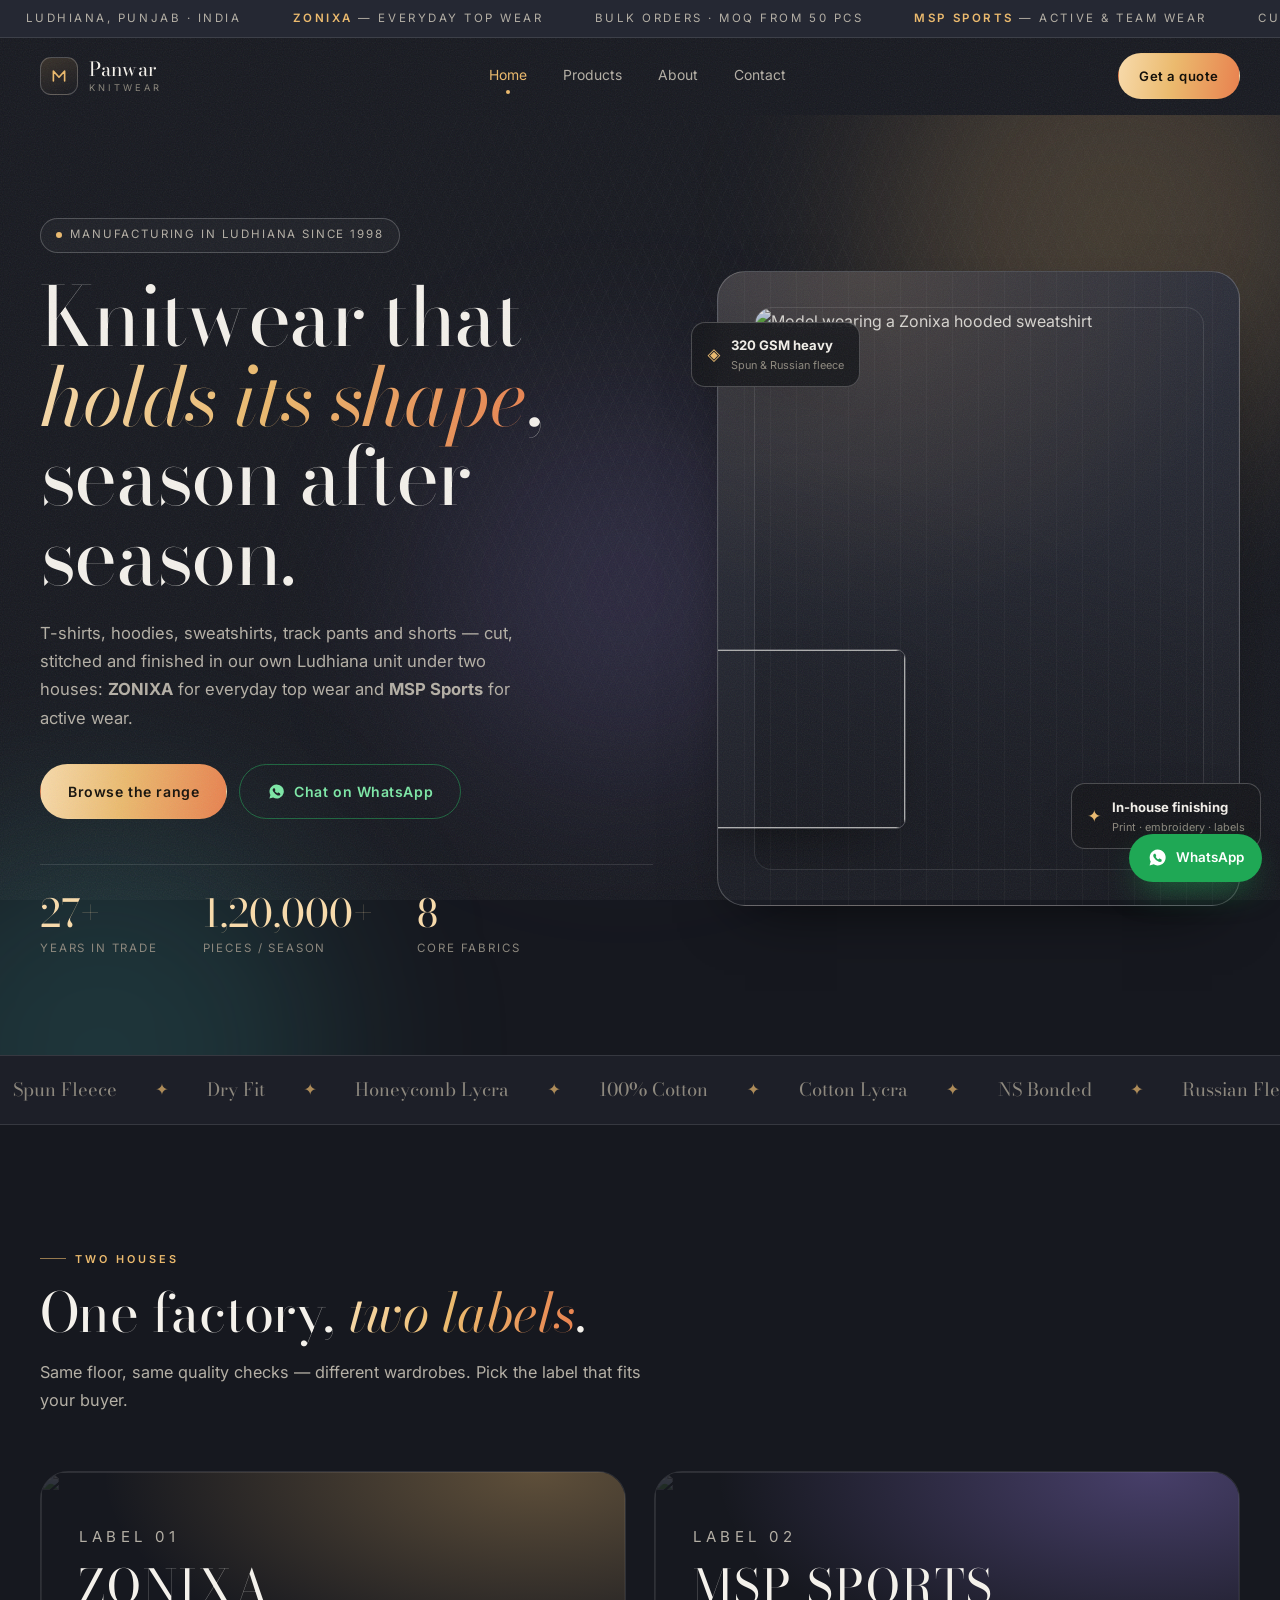
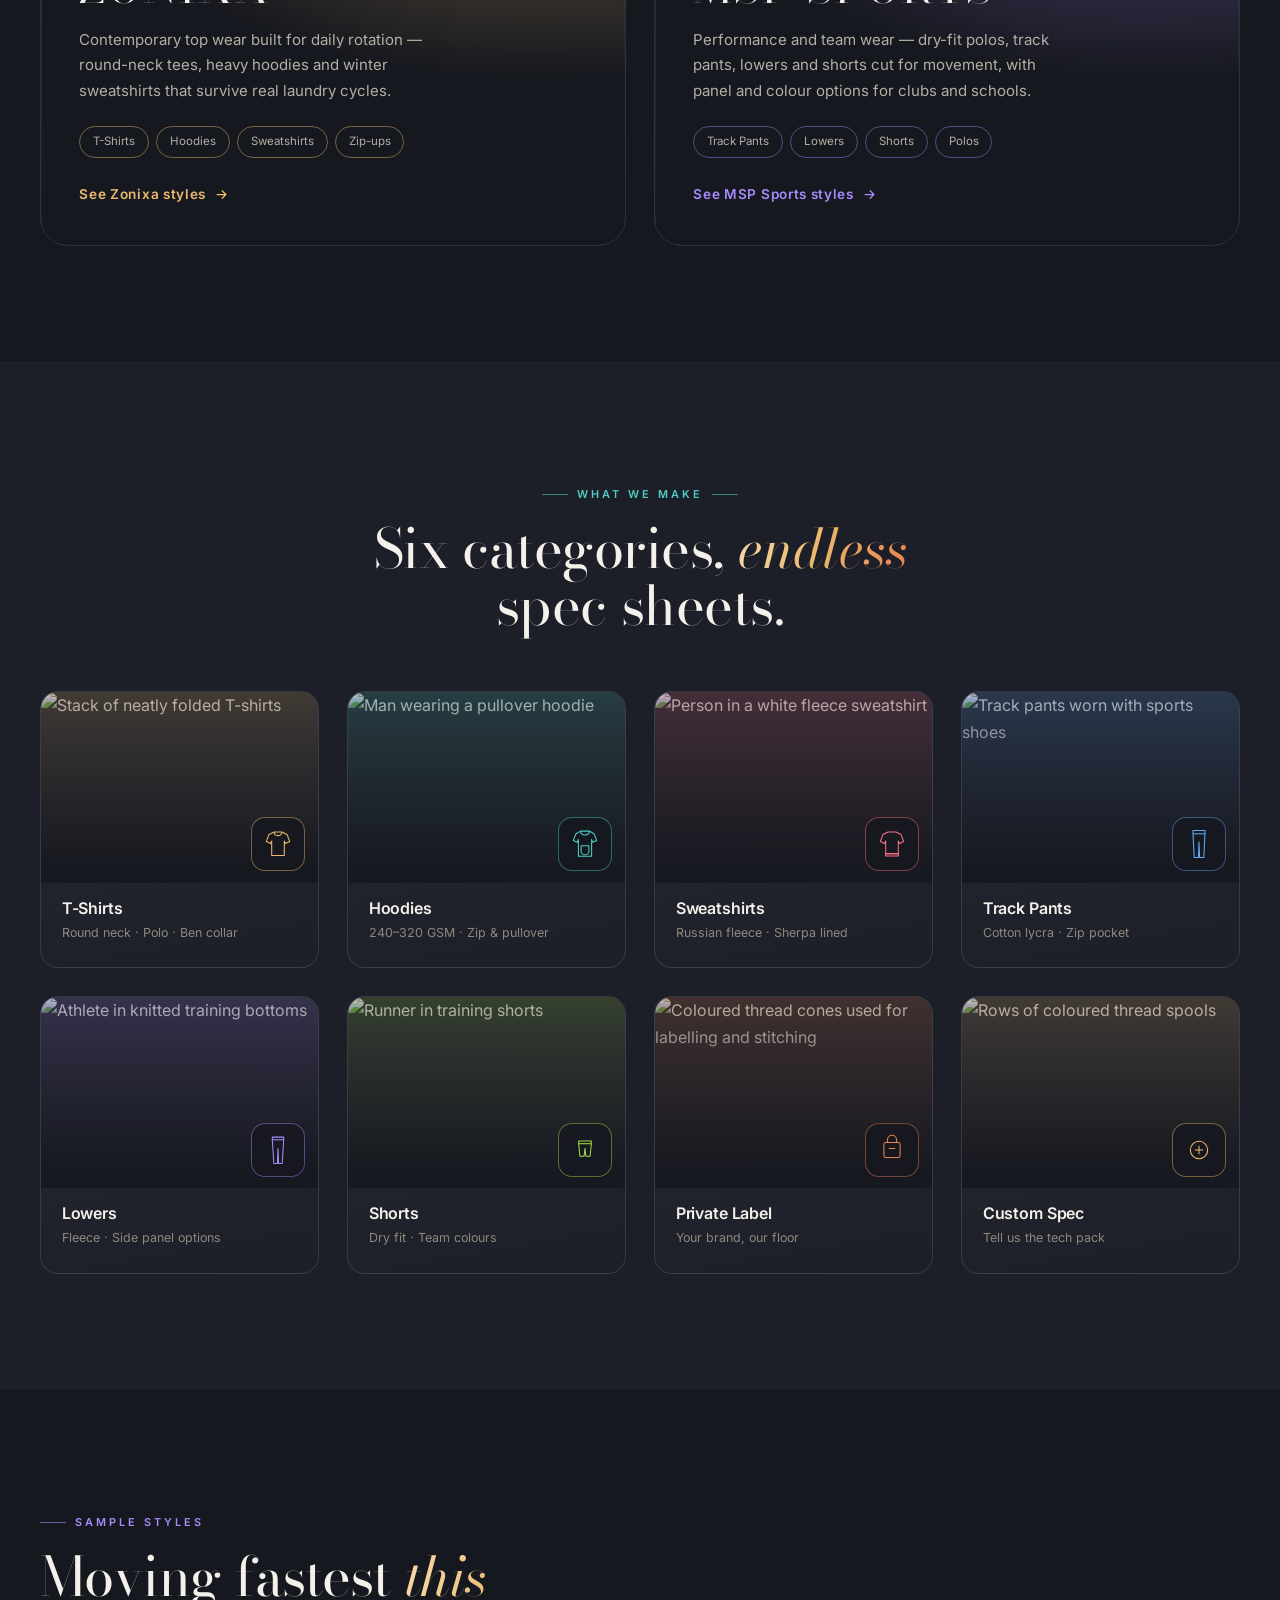
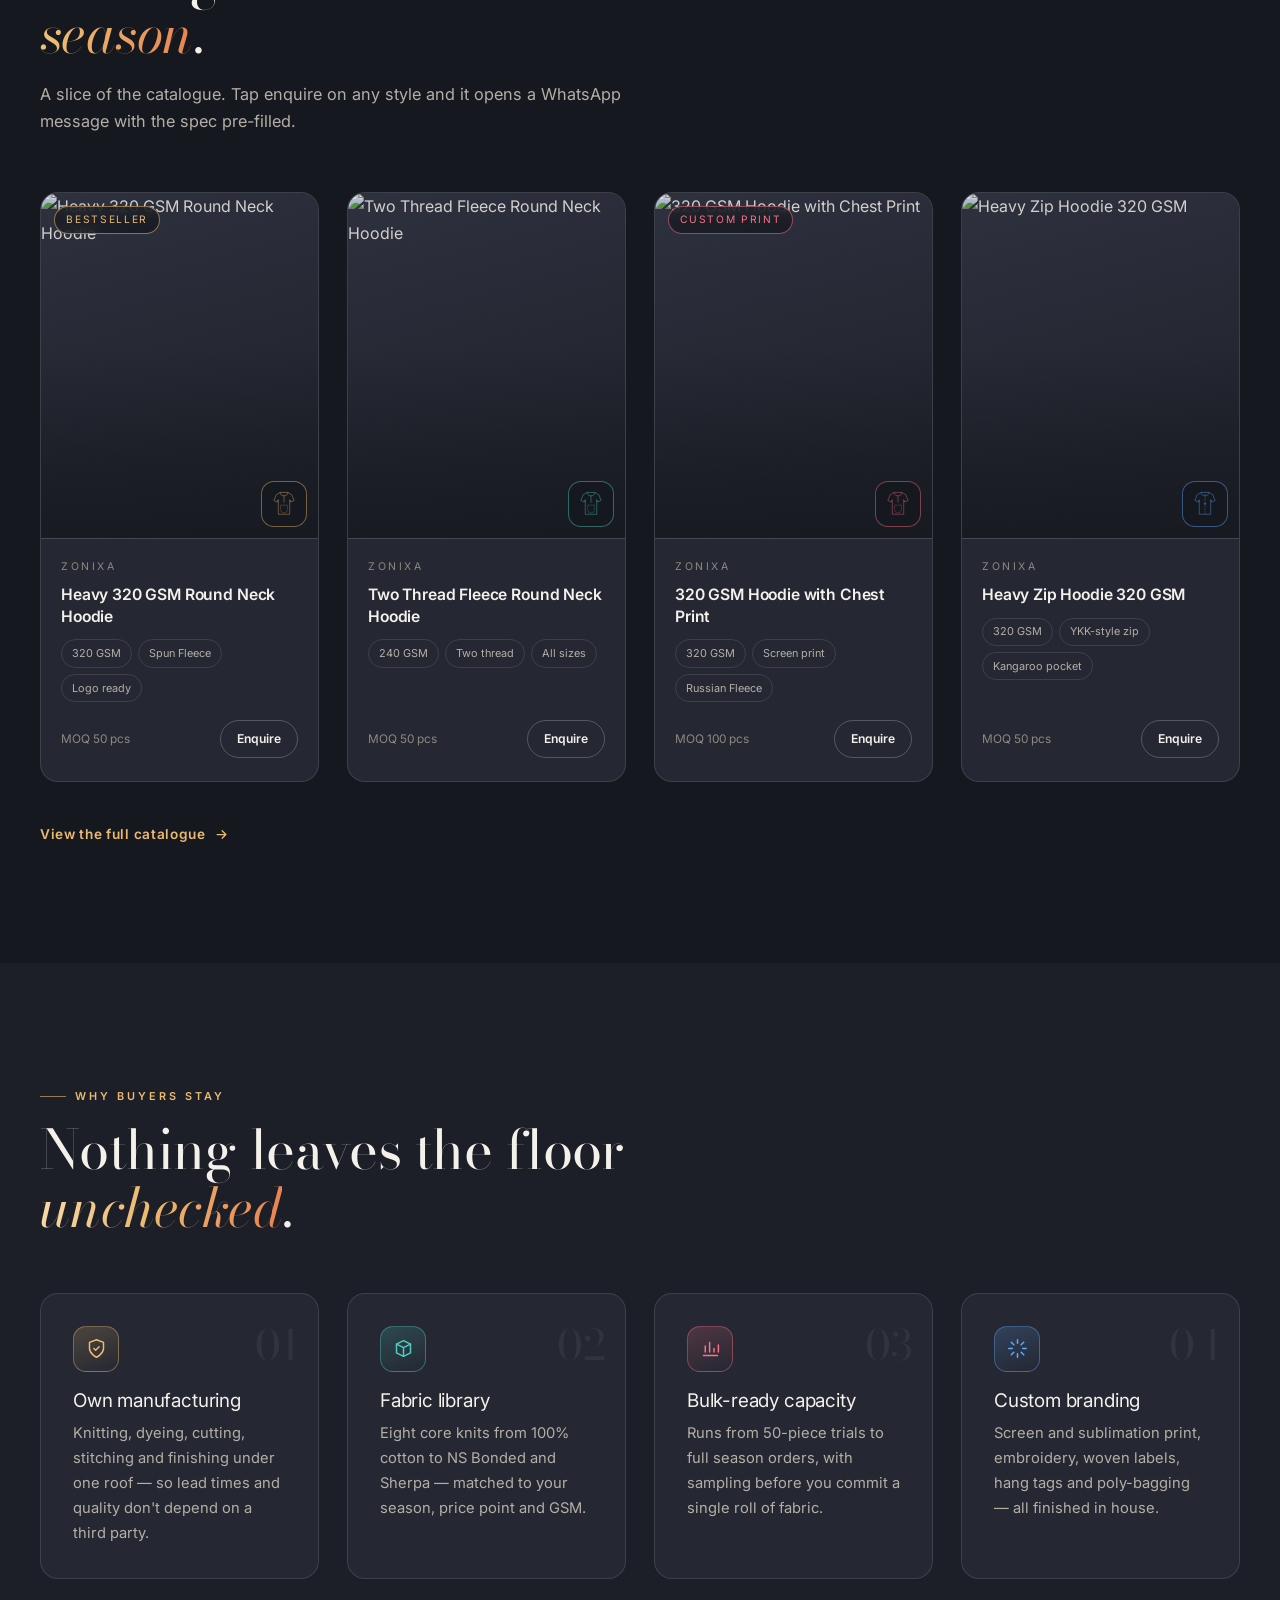
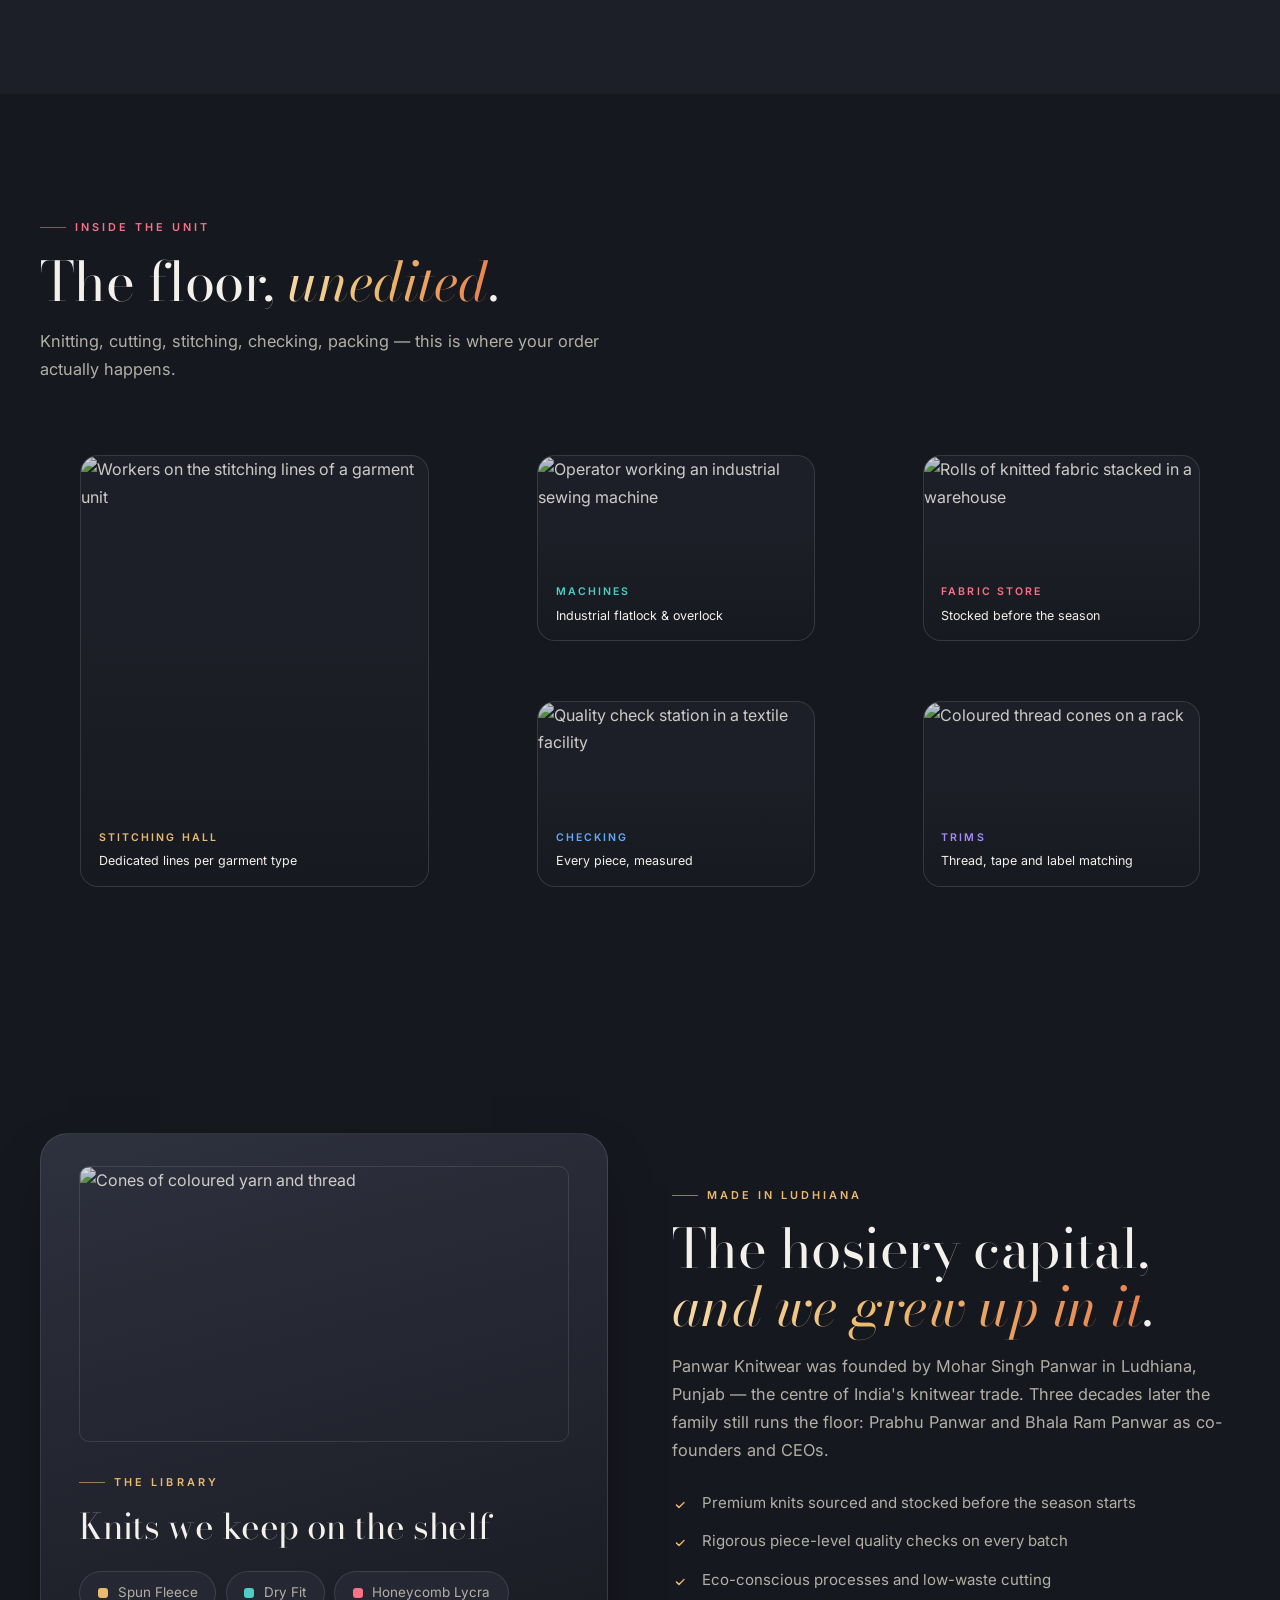
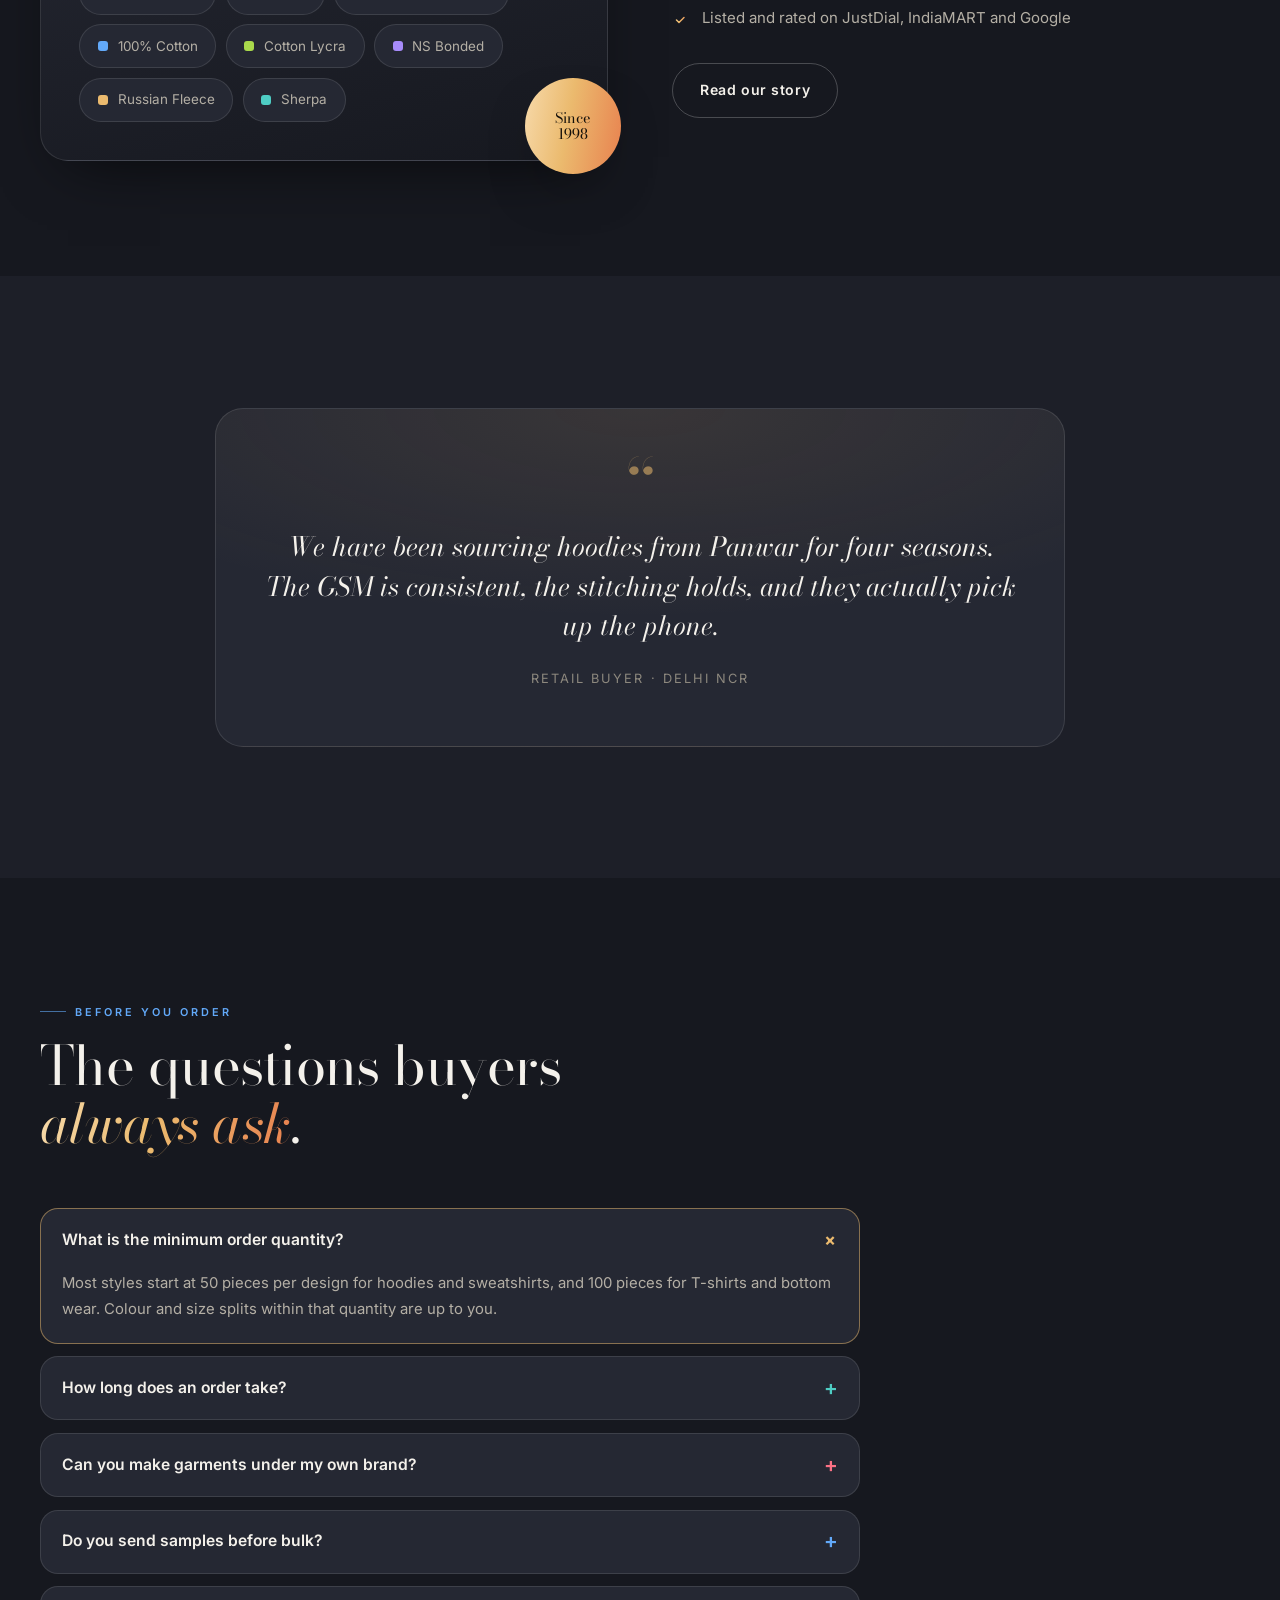
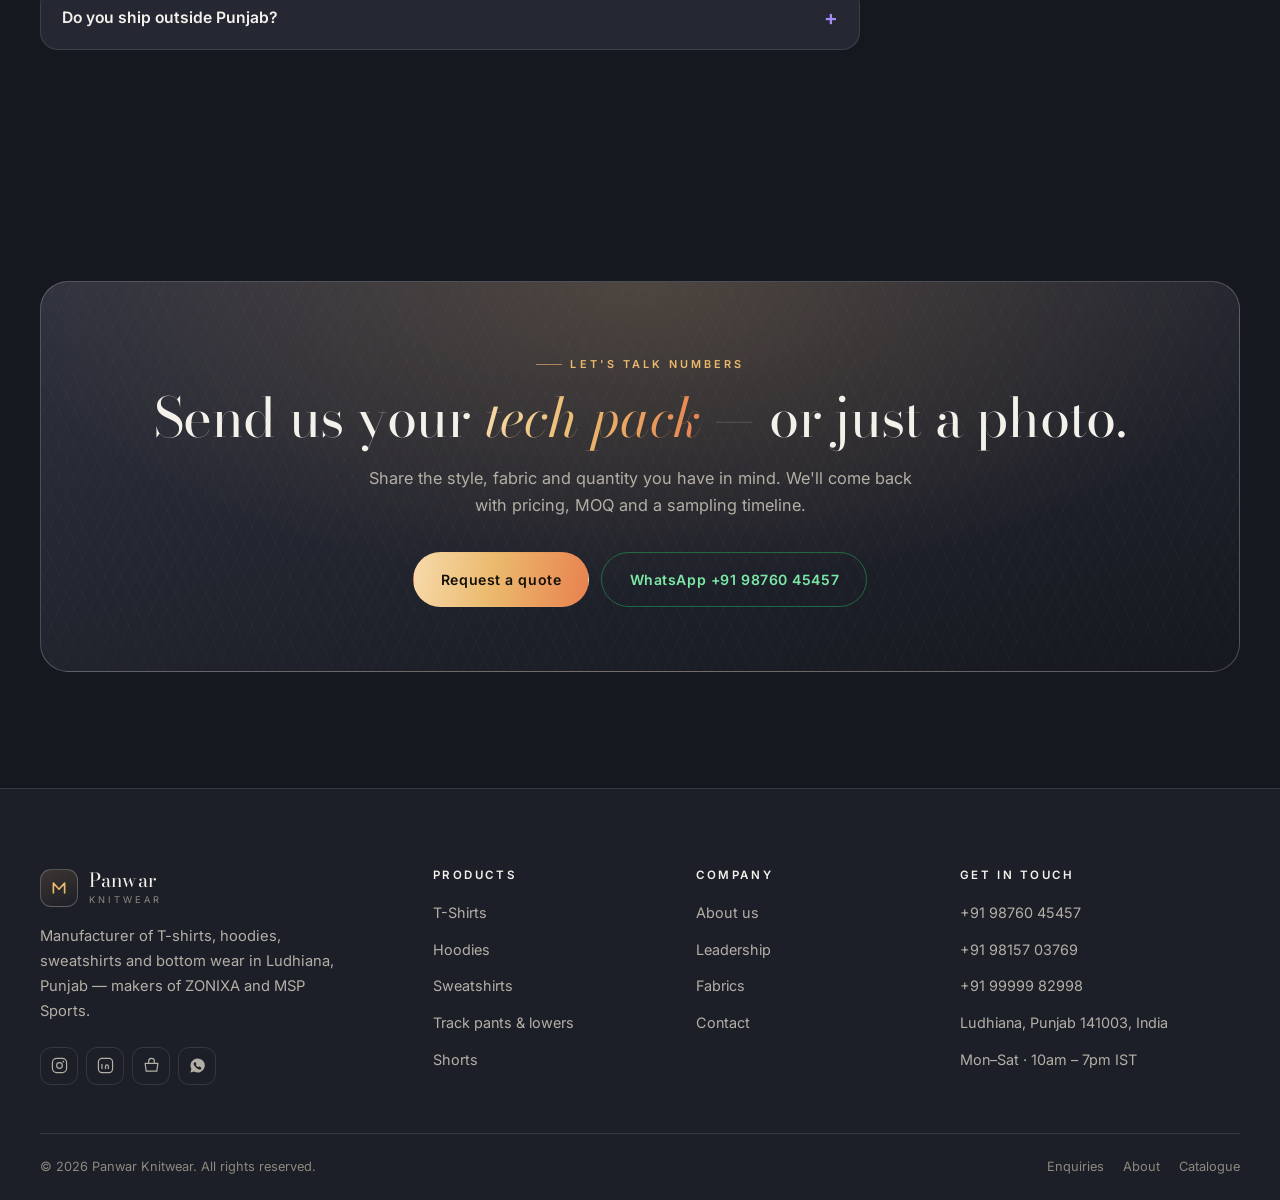
==== commit 78b6f225: "edit" ====
--- a/index.html
+++ b/index.html
@@ -63,6 +63,7 @@
     <section class="hero">
       <span class="glow glow--1"></span>
       <span class="glow glow--2"></span>
+      <span class="glow glow--3"></span>
 
       <div class="container hero__inner">
         <div class="hero__copy reveal">
@@ -93,20 +94,13 @@
 
         <div class="hero__art reveal">
           <div class="hero__frame">
-            <div class="hero__hoodie" aria-hidden="true">
-              <svg viewBox="0 0 200 250" width="100%" height="auto" fill="none" stroke="#E3AC5F" stroke-width="2.6" stroke-linejoin="round">
-                <defs>
-                  <linearGradient id="hg" x1="0" y1="0" x2="1" y2="1">
-                    <stop offset="0%" stop-color="#E3AC5F" stop-opacity=".22"/>
-                    <stop offset="100%" stop-color="#6E2B4B" stop-opacity=".22"/>
-                  </linearGradient>
-                </defs>
-                <path d="M70 38 38 58 20 104l27 12 8-18v116h90V98l8 18 27-12-18-46-32-20z" fill="url(#hg)"/>
-                <path d="M70 38c0 17 13 27 30 27s30-10 30-27"/>
-                <path d="M100 65v56" stroke-dasharray="6 7"/>
-                <path d="M74 142h52v36a26 26 0 0 1-52 0z" opacity=".6"/>
-                <path d="M55 202h90" opacity=".35"/>
-              </svg>
+            <div class="hero__photo">
+              <img src="https://images.pexels.com/photos/8217415/pexels-photo-8217415.jpeg?auto=compress&amp;cs=tinysrgb&amp;w=900"
+                   alt="Model wearing a Zonixa hooded sweatshirt" width="900" height="1125" fetchpriority="high" decoding="async" />
+            </div>
+            <div class="hero__inset" aria-hidden="true">
+              <img src="https://images.pexels.com/photos/31112215/pexels-photo-31112215.jpeg?auto=compress&amp;cs=tinysrgb&amp;w=600"
+                   alt="" width="600" height="400" loading="lazy" decoding="async" />
             </div>
           </div>
 
@@ -149,6 +143,8 @@
 
         <div class="grid brands">
           <article class="brand brand--zonixa reveal">
+            <img class="brand__photo" src="https://images.pexels.com/photos/28701959/pexels-photo-28701959.jpeg?auto=compress&amp;cs=tinysrgb&amp;w=900"
+                 alt="" width="900" height="600" loading="lazy" decoding="async" />
             <p class="brand__tag">Label 01</p>
             <h3 class="brand__name">ZONIXA</h3>
             <p>Contemporary top wear built for daily rotation — round-neck tees, heavy hoodies and winter sweatshirts that survive real laundry cycles.</p>
@@ -162,6 +158,8 @@
           </article>
 
           <article class="brand brand--msp reveal">
+            <img class="brand__photo" src="https://images.pexels.com/photos/18060021/pexels-photo-18060021.jpeg?auto=compress&amp;cs=tinysrgb&amp;w=900"
+                 alt="" width="900" height="1125" loading="lazy" decoding="async" />
             <p class="brand__tag">Label 02</p>
             <h3 class="brand__name">MSP SPORTS</h3>
             <p>Performance and team wear — dry-fit polos, track pants, lowers and shorts cut for movement, with panel and colour options for clubs and schools.</p>
@@ -180,43 +178,74 @@
     <!-- ============ CATEGORIES ============ -->
     <section class="section section--tint" id="categories">
       <div class="container">
-        <header class="section__head section__head--center reveal">
+        <header class="section__head section__head--center reveal" data-tone="teal">
           <span class="eyebrow">What we make</span>
           <h2 class="title">Six categories, <em>endless</em> spec sheets.</h2>
         </header>
 
         <div class="grid grid--4">
-          <a class="cat reveal" href="products.html">
-            <div class="cat__art"><svg viewBox="0 0 200 240" width="90" fill="none" stroke="currentColor" stroke-width="4" stroke-linejoin="round"><path d="M74 40 40 56 22 104l28 12 8-16v96h84v-96l8 16 28-12-18-48-34-16z"/><path d="M74 40c0 15 12 24 26 24s26-9 26-24"/></svg></div>
-            <h3>T-Shirts</h3><span>Round neck · Polo · Ben collar</span>
-          </a>
-          <a class="cat reveal" href="products.html">
-            <div class="cat__art"><svg viewBox="0 0 200 240" width="90" fill="none" stroke="currentColor" stroke-width="4" stroke-linejoin="round"><path d="M70 34 40 52 22 96l26 12 8-18v112h88V90l8 18 26-12-18-44-30-18z"/><path d="M70 34c0 16 13 26 30 26s30-10 30-26"/><path d="M74 132h52v34a26 26 0 0 1-52 0z"/></svg></div>
-            <h3>Hoodies</h3><span>240–320 GSM · Zip &amp; pullover</span>
-          </a>
-          <a class="cat reveal" href="products.html">
-            <div class="cat__art"><svg viewBox="0 0 200 240" width="90" fill="none" stroke="currentColor" stroke-width="4" stroke-linejoin="round"><path d="M74 40 40 56 22 104l28 12 8-16v84h84v-84l8 16 28-12-18-48-34-16z"/><path d="M58 184h84v16H58z"/></svg></div>
-            <h3>Sweatshirts</h3><span>Russian fleece · Sherpa lined</span>
-          </a>
-          <a class="cat reveal" href="products.html">
-            <div class="cat__art"><svg viewBox="0 0 200 240" width="90" fill="none" stroke="currentColor" stroke-width="4" stroke-linejoin="round"><path d="M60 30h80v22l-8 158h-28l-4-104-4 104H68l-8-158z"/><path d="M60 52h80"/></svg></div>
-            <h3>Track Pants</h3><span>Cotton lycra · Zip pocket</span>
-          </a>
-          <a class="cat reveal" href="products.html">
-            <div class="cat__art"><svg viewBox="0 0 200 240" width="90" fill="none" stroke="currentColor" stroke-width="4" stroke-linejoin="round"><path d="M62 34h76v18l-10 158h-24l-4-100-4 100H72L62 52z"/><path d="M62 52h76"/><path d="M76 210h24M124 210h-24" opacity=".4"/></svg></div>
-            <h3>Lowers</h3><span>Fleece · Side panel options</span>
-          </a>
-          <a class="cat reveal" href="products.html">
-            <div class="cat__art"><svg viewBox="0 0 200 240" width="90" fill="none" stroke="currentColor" stroke-width="4" stroke-linejoin="round"><path d="M58 60h84v18l-8 84h-28l-6-54-6 54H66l-8-84z"/><path d="M58 78h84"/></svg></div>
-            <h3>Shorts</h3><span>Dry fit · Team colours</span>
-          </a>
-          <a class="cat reveal" href="products.html">
-            <div class="cat__art"><svg viewBox="0 0 200 240" width="90" fill="none" stroke="currentColor" stroke-width="4" stroke-linejoin="round"><rect x="46" y="70" width="108" height="100" rx="12"/><path d="M70 70V52a30 30 0 0 1 60 0v18"/><path d="M78 110h44M78 132h30"/></svg></div>
-            <h3>Private Label</h3><span>Your brand, our floor</span>
-          </a>
-          <a class="cat reveal" href="contact.html">
-            <div class="cat__art"><svg viewBox="0 0 200 240" width="90" fill="none" stroke="currentColor" stroke-width="4" stroke-linejoin="round"><circle cx="100" cy="120" r="58"/><path d="M100 92v56M72 120h56"/></svg></div>
-            <h3>Custom Spec</h3><span>Tell us the tech pack</span>
+          <a class="cat reveal" href="products.html" data-tone="gold">
+            <div class="cat__photo">
+              <img src="https://images.pexels.com/photos/4440574/pexels-photo-4440574.jpeg?auto=compress&amp;cs=tinysrgb&amp;w=600" alt="Stack of neatly folded T-shirts" width="600" height="400" loading="lazy" decoding="async" />
+              <span class="cat__art" aria-hidden="true"><svg viewBox="0 0 200 240" fill="none" stroke="currentColor" stroke-width="7" stroke-linejoin="round"><path d="M74 40 40 56 22 104l28 12 8-16v96h84v-96l8 16 28-12-18-48-34-16z"/><path d="M74 40c0 15 12 24 26 24s26-9 26-24"/></svg></span>
+            </div>
+            <div class="cat__body"><h3>T-Shirts</h3><span>Round neck · Polo · Ben collar</span></div>
+          </a>
+
+          <a class="cat reveal" href="products.html" data-tone="teal">
+            <div class="cat__photo">
+              <img src="https://images.pexels.com/photos/17281224/pexels-photo-17281224.jpeg?auto=compress&amp;cs=tinysrgb&amp;w=600" alt="Man wearing a pullover hoodie" width="600" height="800" loading="lazy" decoding="async" />
+              <span class="cat__art" aria-hidden="true"><svg viewBox="0 0 200 240" fill="none" stroke="currentColor" stroke-width="7" stroke-linejoin="round"><path d="M70 34 40 52 22 96l26 12 8-18v112h88V90l8 18 26-12-18-44-30-18z"/><path d="M70 34c0 16 13 26 30 26s30-10 30-26"/><path d="M74 132h52v34a26 26 0 0 1-52 0z"/></svg></span>
+            </div>
+            <div class="cat__body"><h3>Hoodies</h3><span>240–320 GSM · Zip &amp; pullover</span></div>
+          </a>
+
+          <a class="cat reveal" href="products.html" data-tone="coral">
+            <div class="cat__photo">
+              <img src="https://images.pexels.com/photos/8217415/pexels-photo-8217415.jpeg?auto=compress&amp;cs=tinysrgb&amp;w=600" alt="Person in a white fleece sweatshirt" width="600" height="900" loading="lazy" decoding="async" />
+              <span class="cat__art" aria-hidden="true"><svg viewBox="0 0 200 240" fill="none" stroke="currentColor" stroke-width="7" stroke-linejoin="round"><path d="M74 40 40 56 22 104l28 12 8-16v84h84v-84l8 16 28-12-18-48-34-16z"/><path d="M58 184h84v16H58z"/></svg></span>
+            </div>
+            <div class="cat__body"><h3>Sweatshirts</h3><span>Russian fleece · Sherpa lined</span></div>
+          </a>
+
+          <a class="cat reveal" href="products.html" data-tone="sky">
+            <div class="cat__photo">
+              <img src="https://images.pexels.com/photos/4571832/pexels-photo-4571832.jpeg?auto=compress&amp;cs=tinysrgb&amp;w=600" alt="Track pants worn with sports shoes" width="600" height="400" loading="lazy" decoding="async" />
+              <span class="cat__art" aria-hidden="true"><svg viewBox="0 0 200 240" fill="none" stroke="currentColor" stroke-width="7" stroke-linejoin="round"><path d="M60 30h80v22l-8 158h-28l-4-104-4 104H68l-8-158z"/><path d="M60 52h80"/></svg></span>
+            </div>
+            <div class="cat__body"><h3>Track Pants</h3><span>Cotton lycra · Zip pocket</span></div>
+          </a>
+
+          <a class="cat reveal" href="products.html" data-tone="violet">
+            <div class="cat__photo">
+              <img src="https://images.pexels.com/photos/9361404/pexels-photo-9361404.jpeg?auto=compress&amp;cs=tinysrgb&amp;w=600" alt="Athlete in knitted training bottoms" width="600" height="900" loading="lazy" decoding="async" />
+              <span class="cat__art" aria-hidden="true"><svg viewBox="0 0 200 240" fill="none" stroke="currentColor" stroke-width="7" stroke-linejoin="round"><path d="M62 34h76v18l-10 158h-24l-4-100-4 100H72L62 52z"/><path d="M62 52h76"/></svg></span>
+            </div>
+            <div class="cat__body"><h3>Lowers</h3><span>Fleece · Side panel options</span></div>
+          </a>
+
+          <a class="cat reveal" href="products.html" data-tone="lime">
+            <div class="cat__photo">
+              <img src="https://images.pexels.com/photos/11001131/pexels-photo-11001131.jpeg?auto=compress&amp;cs=tinysrgb&amp;w=600" alt="Runner in training shorts" width="600" height="400" loading="lazy" decoding="async" />
+              <span class="cat__art" aria-hidden="true"><svg viewBox="0 0 200 240" fill="none" stroke="currentColor" stroke-width="7" stroke-linejoin="round"><path d="M58 60h84v18l-8 84h-28l-6-54-6 54H66l-8-84z"/><path d="M58 78h84"/></svg></span>
+            </div>
+            <div class="cat__body"><h3>Shorts</h3><span>Dry fit · Team colours</span></div>
+          </a>
+
+          <a class="cat reveal" href="products.html" data-tone="ember">
+            <div class="cat__photo">
+              <img src="https://images.pexels.com/photos/15391103/pexels-photo-15391103.jpeg?auto=compress&amp;cs=tinysrgb&amp;w=600" alt="Coloured thread cones used for labelling and stitching" width="600" height="900" loading="lazy" decoding="async" />
+              <span class="cat__art" aria-hidden="true"><svg viewBox="0 0 200 240" fill="none" stroke="currentColor" stroke-width="7" stroke-linejoin="round"><rect x="46" y="70" width="108" height="100" rx="12"/><path d="M70 70V52a30 30 0 0 1 60 0v18"/><path d="M78 110h44"/></svg></span>
+            </div>
+            <div class="cat__body"><h3>Private Label</h3><span>Your brand, our floor</span></div>
+          </a>
+
+          <a class="cat reveal" href="contact.html" data-tone="gold">
+            <div class="cat__photo">
+              <img src="https://images.pexels.com/photos/1212179/pexels-photo-1212179.jpeg?auto=compress&amp;cs=tinysrgb&amp;w=600" alt="Rows of coloured thread spools" width="600" height="400" loading="lazy" decoding="async" />
+              <span class="cat__art" aria-hidden="true"><svg viewBox="0 0 200 240" fill="none" stroke="currentColor" stroke-width="7" stroke-linejoin="round"><circle cx="100" cy="120" r="58"/><path d="M100 92v56M72 120h56"/></svg></span>
+            </div>
+            <div class="cat__body"><h3>Custom Spec</h3><span>Tell us the tech pack</span></div>
           </a>
         </div>
       </div>
@@ -225,7 +254,7 @@
     <!-- ============ FEATURED PRODUCTS ============ -->
     <section class="section" id="featured">
       <div class="container">
-        <header class="section__head reveal">
+        <header class="section__head reveal" data-tone="violet">
           <span class="eyebrow">Sample styles</span>
           <h2 class="title">Moving fastest <em>this season</em>.</h2>
           <p class="lede">A slice of the catalogue. Tap enquire on any style and it opens a WhatsApp message with the spec pre-filled.</p>
@@ -253,28 +282,28 @@
         </header>
 
         <div class="grid grid--4">
-          <article class="card reveal">
+          <article class="card reveal" data-tone="gold">
             <span class="card__num">01</span>
             <span class="card__ico"><svg viewBox="0 0 24 24" width="21" height="21" fill="none" stroke="currentColor" stroke-width="1.7" stroke-linecap="round" stroke-linejoin="round"><path d="M12 22s8-4 8-10V5l-8-3-8 3v7c0 6 8 10 8 10z"/><path d="m9 12 2 2 4-4"/></svg></span>
             <h3>Own manufacturing</h3>
             <p>Knitting, dyeing, cutting, stitching and finishing under one roof — so lead times and quality don't depend on a third party.</p>
           </article>
 
-          <article class="card reveal">
+          <article class="card reveal" data-tone="teal">
             <span class="card__num">02</span>
             <span class="card__ico"><svg viewBox="0 0 24 24" width="21" height="21" fill="none" stroke="currentColor" stroke-width="1.7" stroke-linecap="round" stroke-linejoin="round"><path d="M20 7 12 3 4 7v10l8 4 8-4z"/><path d="m4 7 8 4 8-4M12 21V11"/></svg></span>
             <h3>Fabric library</h3>
             <p>Eight core knits from 100% cotton to NS Bonded and Sherpa — matched to your season, price point and GSM.</p>
           </article>
 
-          <article class="card reveal">
+          <article class="card reveal" data-tone="coral">
             <span class="card__num">03</span>
             <span class="card__ico"><svg viewBox="0 0 24 24" width="21" height="21" fill="none" stroke="currentColor" stroke-width="1.7" stroke-linecap="round" stroke-linejoin="round"><path d="M4 20h16M6 16V9M11 16V5M16 16v-4M21 16v-8"/></svg></span>
             <h3>Bulk-ready capacity</h3>
             <p>Runs from 50-piece trials to full season orders, with sampling before you commit a single roll of fabric.</p>
           </article>
 
-          <article class="card reveal">
+          <article class="card reveal" data-tone="sky">
             <span class="card__num">04</span>
             <span class="card__ico"><svg viewBox="0 0 24 24" width="21" height="21" fill="none" stroke="currentColor" stroke-width="1.7" stroke-linecap="round" stroke-linejoin="round"><path d="M12 2v4M12 18v4M4.9 4.9l2.9 2.9M16.2 16.2l2.9 2.9M2 12h4M18 12h4M4.9 19.1l2.9-2.9M16.2 7.8l2.9-2.9"/></svg></span>
             <h3>Custom branding</h3>
@@ -284,11 +313,48 @@
       </div>
     </section>
 
+    <!-- ============ INSIDE THE UNIT (GALLERY) ============ -->
+    <section class="section" id="floor">
+      <div class="container">
+        <header class="section__head reveal" data-tone="coral">
+          <span class="eyebrow">Inside the unit</span>
+          <h2 class="title">The floor, <em>unedited</em>.</h2>
+          <p class="lede">Knitting, cutting, stitching, checking, packing — this is where your order actually happens.</p>
+        </header>
+
+        <div class="gallery reveal">
+          <figure class="shot">
+            <img src="https://images.pexels.com/photos/31031051/pexels-photo-31031051.jpeg?auto=compress&amp;cs=tinysrgb&amp;w=900" alt="Workers on the stitching lines of a garment unit" width="900" height="600" loading="lazy" decoding="async" />
+            <figcaption><b>Stitching hall</b>Dedicated lines per garment type</figcaption>
+          </figure>
+          <figure class="shot">
+            <img src="https://images.pexels.com/photos/31112215/pexels-photo-31112215.jpeg?auto=compress&amp;cs=tinysrgb&amp;w=700" alt="Operator working an industrial sewing machine" width="700" height="467" loading="lazy" decoding="async" />
+            <figcaption><b>Machines</b>Industrial flatlock &amp; overlock</figcaption>
+          </figure>
+          <figure class="shot">
+            <img src="https://images.pexels.com/photos/236748/pexels-photo-236748.jpeg?auto=compress&amp;cs=tinysrgb&amp;w=700" alt="Rolls of knitted fabric stacked in a warehouse" width="700" height="421" loading="lazy" decoding="async" />
+            <figcaption><b>Fabric store</b>Stocked before the season</figcaption>
+          </figure>
+          <figure class="shot">
+            <img src="https://images.pexels.com/photos/31091544/pexels-photo-31091544.jpeg?auto=compress&amp;cs=tinysrgb&amp;w=700" alt="Quality check station in a textile facility" width="700" height="467" loading="lazy" decoding="async" />
+            <figcaption><b>Checking</b>Every piece, measured</figcaption>
+          </figure>
+          <figure class="shot">
+            <img src="https://images.pexels.com/photos/19644395/pexels-photo-19644395.jpeg?auto=compress&amp;cs=tinysrgb&amp;w=700" alt="Coloured thread cones on a rack" width="700" height="467" loading="lazy" decoding="async" />
+            <figcaption><b>Trims</b>Thread, tape and label matching</figcaption>
+          </figure>
+        </div>
+      </div>
+    </section>
+
     <!-- ============ FABRIC LIBRARY / SPLIT ============ -->
     <section class="section" id="fabrics">
       <div class="container split">
         <div class="split__art reveal">
           <div class="panel">
+            <div class="panel__photo">
+              <img src="https://images.pexels.com/photos/20578931/pexels-photo-20578931.jpeg?auto=compress&amp;cs=tinysrgb&amp;w=800" alt="Cones of coloured yarn and thread" width="800" height="533" loading="lazy" decoding="async" />
+            </div>
             <p class="eyebrow">The library</p>
             <h3 class="title" style="font-size:clamp(1.5rem,3.4vw,2.2rem)">Knits we keep on the shelf</h3>
             <ul class="fabrics" style="margin-top:1.6rem">
@@ -340,6 +406,39 @@
       </div>
     </section>
 
+    <!-- ============ FAQ ============ -->
+    <section class="section" id="faq">
+      <div class="container">
+        <header class="section__head reveal" data-tone="sky">
+          <span class="eyebrow">Before you order</span>
+          <h2 class="title">The questions buyers <em>always ask</em>.</h2>
+        </header>
+
+        <div class="faq reveal">
+          <details open>
+            <summary>What is the minimum order quantity?</summary>
+            <p>Most styles start at 50 pieces per design for hoodies and sweatshirts, and 100 pieces for T-shirts and bottom wear. Colour and size splits within that quantity are up to you.</p>
+          </details>
+          <details>
+            <summary>How long does an order take?</summary>
+            <p>Sampling takes about a week once the spec is agreed. Bulk usually ships 15–25 days after sample approval, depending on quantity, printing and the season — winter months run tighter.</p>
+          </details>
+          <details>
+            <summary>Can you make garments under my own brand?</summary>
+            <p>Yes. Private label is a large part of what we do — your woven label, printed neck tag, hang tag, poly bag and carton markings, all applied on our floor.</p>
+          </details>
+          <details>
+            <summary>Do you send samples before bulk?</summary>
+            <p>Always. You approve fit, shade and trims on a physical garment before a single roll of fabric is cut. Sample charges are adjusted against the bulk order.</p>
+          </details>
+          <details>
+            <summary>Do you ship outside Punjab?</summary>
+            <p>We despatch across India by road and courier, and handle export documentation for overseas buyers. Freight is quoted separately once the carton count is known.</p>
+          </details>
+        </div>
+      </div>
+    </section>
+
     <!-- ============ CTA ============ -->
     <section class="section">
       <div class="container">
--- a/css/style.css
+++ b/css/style.css
@@ -5,24 +5,34 @@
 
 /* ---------- 1. TOKENS ---------- */
 :root {
-  --bg:          #08080A;
-  --bg-2:        #0D0E12;
-  --surface:     #131419;
-  --surface-2:   #191A21;
-  --line:        rgba(255, 255, 255, 0.08);
-  --line-strong: rgba(255, 255, 255, 0.16);
-
-  --text:        #EFEBE3;
-  --muted:       #9B968C;
-  --dim:         #6B675F;
-
-  --gold:        #E3AC5F;
-  --gold-soft:   #F0CB97;
-  --ember:       #C9683A;
-  --wine:        #6E2B4B;
+  /* Softer charcoal base — dark, but a long way off pure black */
+  --bg:          #16181F;
+  --bg-2:        #1D1F28;
+  --surface:     #252833;
+  --surface-2:   #2E313E;
+  --line:        rgba(255, 255, 255, 0.11);
+  --line-strong: rgba(255, 255, 255, 0.22);
+
+  --text:        #F4F1EB;
+  --muted:       #B4AFA5;
+  --dim:         #8D887E;
+
+  --gold:        #EBBA6E;
+  --gold-soft:   #F7DAAB;
+  --ember:       #E8814F;
+  --wine:        #8A3A60;
+
+  /* Accent set — each block picks one via data-tone, see §1b */
+  --teal:        #4ECDC4;
+  --violet:      #A78BFA;
+  --coral:       #FB7185;
+  --sky:         #62A9F9;
+  --lime:        #A9D94B;
+  --tone:        var(--gold);
 
   --grad-gold:   linear-gradient(100deg, var(--gold-soft), var(--gold) 45%, var(--ember));
-  --grad-fade:   linear-gradient(180deg, transparent, rgba(227,172,95,.09));
+  --grad-fade:   linear-gradient(180deg, transparent, rgba(235,186,110,.10));
+  --grad-tone:   linear-gradient(120deg, var(--tone), color-mix(in srgb, var(--tone) 55%, var(--gold)));
 
   --ff-display: "Bodoni Moda", "Didot", Georgia, serif;
   --ff-body:    "Inter", system-ui, -apple-system, "Segoe UI", sans-serif;
@@ -35,9 +45,20 @@
   --gap:   clamp(1rem, 2.4vw, 1.75rem);
   --sec-y: clamp(4rem, 9vw, 8rem);
 
-  --shadow: 0 24px 60px -28px rgba(0, 0, 0, .9);
+  --shadow: 0 24px 60px -28px rgba(0, 0, 0, .75);
   --ease:   cubic-bezier(.22, .8, .3, 1);
 }
+
+/* ---------- 1b. ACCENT TONES ----------
+   Put data-tone on any card/tile and every accented part of it (icon, border,
+   glow, hover wash) follows that colour instead of the default gold. */
+[data-tone="gold"]   { --tone: var(--gold); }
+[data-tone="teal"]   { --tone: var(--teal); }
+[data-tone="violet"] { --tone: var(--violet); }
+[data-tone="coral"]  { --tone: var(--coral); }
+[data-tone="sky"]    { --tone: var(--sky); }
+[data-tone="lime"]   { --tone: var(--lime); }
+[data-tone="ember"]  { --tone: var(--ember); }
 
 /* ---------- 2. RESET ---------- */
 *, *::before, *::after { box-sizing: border-box; }
@@ -88,7 +109,7 @@
   inset: 0;
   z-index: 9;
   pointer-events: none;
-  opacity: .32;
+  opacity: .18;
   background-image: url("data:image/svg+xml,%3Csvg xmlns='http://www.w3.org/2000/svg' width='140' height='140'%3E%3Cfilter id='n'%3E%3CfeTurbulence type='fractalNoise' baseFrequency='.85' numOctaves='3'/%3E%3C/filter%3E%3Crect width='140' height='140' filter='url(%23n)' opacity='.5'/%3E%3C/svg%3E");
 }
 
@@ -122,20 +143,20 @@
   font-weight: 600;
   letter-spacing: .28em;
   text-transform: uppercase;
-  color: var(--gold);
+  color: var(--tone);
 }
 .eyebrow::before {
   content: "";
   width: 26px;
   height: 1px;
-  background: var(--gold);
+  background: var(--tone);
   opacity: .6;
 }
 .section__head--center .eyebrow::after {
   content: "";
   width: 26px;
   height: 1px;
-  background: var(--gold);
+  background: var(--tone);
   opacity: .6;
 }
 
@@ -330,8 +351,9 @@
     repeating-linear-gradient(65deg,  rgba(255,255,255,.035) 0 1px, transparent 1px 13px);
   mask-image: radial-gradient(90% 70% at 60% 30%, #000 20%, transparent 78%);
 }
-.hero .glow--1 { top: -14%; right: -6%; width: 480px; height: 480px; background: rgba(227,172,95,.16); }
-.hero .glow--2 { bottom: -24%; left: -10%; width: 460px; height: 460px; background: rgba(110,43,75,.30); }
+.hero .glow--1 { top: -14%; right: -6%; width: 480px; height: 480px; background: rgba(235,186,110,.20); }
+.hero .glow--2 { bottom: -24%; left: -10%; width: 460px; height: 460px; background: rgba(78,205,196,.16); }
+.hero .glow--3 { top: 30%; left: 34%; width: 380px; height: 380px; background: rgba(167,139,250,.14); }
 
 .hero__inner {
   position: relative; z-index: 1;
@@ -402,10 +424,42 @@
   overflow: hidden;
 }
 .hero__frame::before {
+  content: ""; position: absolute; inset: 0; z-index: 2; pointer-events: none;
+  background: repeating-linear-gradient(90deg, rgba(255,255,255,.03) 0 1px, transparent 1px 26px);
+}
+.hero__hoodie { position: relative; }
+
+/* main hero photograph + the smaller inset shot overlapping its corner */
+.hero__photo {
+  position: relative;
+  aspect-ratio: 4 / 5;
+  border-radius: var(--r);
+  overflow: hidden;
+  border: 1px solid var(--line);
+}
+.hero__photo img {
+  width: 100%; height: 100%; object-fit: cover;
+  filter: saturate(.9) brightness(.88);
+  animation: heroIn 1.2s var(--ease) both;
+}
+.hero__photo::after {
   content: ""; position: absolute; inset: 0;
-  background: repeating-linear-gradient(90deg, rgba(255,255,255,.03) 0 1px, transparent 1px 26px);
-}
-.hero__hoodie { position: relative; }
+  background: linear-gradient(200deg, transparent 40%, color-mix(in srgb, var(--bg) 70%, transparent));
+}
+@keyframes heroIn { from { transform: scale(1.08); opacity: 0; } }
+
+.hero__inset {
+  position: absolute; z-index: 3;
+  left: -10%; bottom: 12%;
+  width: 46%;
+  border-radius: var(--r-sm);
+  overflow: hidden;
+  border: 1px solid var(--line-strong);
+  box-shadow: var(--shadow);
+  aspect-ratio: 4 / 3;
+  animation: bob 7s ease-in-out infinite;
+}
+.hero__inset img { width: 100%; height: 100%; object-fit: cover; filter: saturate(.9) brightness(.9); }
 
 .chip-float {
   position: absolute; z-index: 2;
@@ -460,10 +514,15 @@
 }
 .card::after {
   content: ""; position: absolute; inset: 0;
-  background: var(--grad-fade); opacity: 0;
+  background: linear-gradient(180deg, transparent, color-mix(in srgb, var(--tone) 14%, transparent));
+  opacity: 0;
   transition: opacity .4s; pointer-events: none;
 }
-.card:hover { transform: translateY(-6px); border-color: var(--line-strong); }
+.card:hover {
+  transform: translateY(-6px);
+  border-color: color-mix(in srgb, var(--tone) 55%, transparent);
+  box-shadow: 0 20px 44px -26px color-mix(in srgb, var(--tone) 70%, transparent);
+}
 .card:hover::after { opacity: 1; }
 
 .card h3 { position: relative; z-index: 1; font-size: 1.18rem; margin-bottom: .55rem; }
@@ -473,15 +532,23 @@
   position: relative; z-index: 1;
   display: grid; place-items: center;
   width: 46px; height: 46px; margin-bottom: 1.2rem;
-  border: 1px solid var(--line-strong); border-radius: 13px;
-  color: var(--gold);
-  background: linear-gradient(160deg, rgba(227,172,95,.14), transparent);
+  border: 1px solid color-mix(in srgb, var(--tone) 40%, transparent);
+  border-radius: 13px;
+  color: var(--tone);
+  background: linear-gradient(160deg, color-mix(in srgb, var(--tone) 20%, transparent), transparent);
+  transition: transform .4s var(--ease), background .3s;
+}
+.card:hover .card__ico {
+  transform: translateY(-2px) rotate(-4deg);
+  background: linear-gradient(160deg, color-mix(in srgb, var(--tone) 34%, transparent), transparent);
 }
 .card__num {
   position: absolute; top: 1rem; right: 1.2rem;
   font-family: var(--ff-display); font-size: 2.6rem;
-  color: rgba(255,255,255,.05);
-}
+  color: rgba(255,255,255,.06);
+  transition: color .35s;
+}
+.card:hover .card__num { color: color-mix(in srgb, var(--tone) 30%, transparent); }
 
 .grid--3 { grid-template-columns: repeat(auto-fit, minmax(260px, 1fr)); }
 .grid--4 { grid-template-columns: repeat(auto-fit, minmax(224px, 1fr)); }
@@ -496,17 +563,32 @@
   overflow: hidden;
   transition: transform .45s var(--ease), border-color .35s;
 }
-.brand:hover { transform: translateY(-6px); border-color: var(--line-strong); }
-.brand--zonixa {
+.brand:hover {
+  transform: translateY(-6px);
+  border-color: color-mix(in srgb, var(--tone) 60%, transparent);
+}
+.brand > * { position: relative; z-index: 2; }
+
+/* photograph sits behind, with a tone-washed scrim so the copy stays readable */
+.brand__photo {
+  position: absolute; inset: 0; z-index: 0;
+  width: 100%; height: 100%;
+  object-fit: cover;
+  opacity: .38;
+  filter: saturate(.85);
+  transition: transform .8s var(--ease), opacity .5s;
+}
+.brand:hover .brand__photo { transform: scale(1.06); opacity: .5; }
+.brand::before {
+  content: ""; position: absolute; inset: 0; z-index: 1;
   background:
-    radial-gradient(110% 80% at 85% 5%, rgba(227,172,95,.22), transparent 60%),
-    linear-gradient(160deg, #17140F, var(--bg-2));
-}
-.brand--msp {
-  background:
-    radial-gradient(110% 80% at 85% 5%, rgba(110,43,75,.34), transparent 60%),
-    linear-gradient(160deg, #150F14, var(--bg-2));
-}
+    radial-gradient(120% 90% at 85% 0%, color-mix(in srgb, var(--tone) 34%, transparent), transparent 62%),
+    linear-gradient(165deg, color-mix(in srgb, var(--bg) 62%, transparent), var(--bg) 88%);
+}
+
+.brand--zonixa { --tone: var(--gold); }
+.brand--msp    { --tone: var(--violet); }
+
 .brand__tag {
   font-size: .68rem; letter-spacing: .3em; text-transform: uppercase; color: var(--dim);
 }
@@ -519,30 +601,68 @@
 .brand__list { margin-top: 1.4rem; display: flex; flex-wrap: wrap; gap: .45rem; }
 .brand__list li {
   padding: .32rem .8rem;
-  border: 1px solid var(--line-strong); border-radius: 999px;
+  border: 1px solid color-mix(in srgb, var(--tone) 45%, transparent);
+  border-radius: 999px;
   font-size: .72rem; color: var(--muted);
-}
-.brand .link-arrow { margin-top: auto; padding-top: 1.6rem; }
+  transition: background .25s, color .25s;
+}
+.brand__list li:hover { background: color-mix(in srgb, var(--tone) 20%, transparent); color: var(--text); }
+.brand .link-arrow { margin-top: auto; padding-top: 1.6rem; color: var(--tone); }
 
 /* Category cards */
 .cat {
   position: relative;
-  display: block; padding: 1.5rem;
+  display: block;
   border: 1px solid var(--line); border-radius: var(--r);
   background: linear-gradient(170deg, var(--surface), var(--bg-2));
-  transition: transform .45s var(--ease), border-color .35s;
-  overflow: hidden;
-}
-.cat:hover { transform: translateY(-6px); border-color: var(--gold); }
+  transition: transform .45s var(--ease), border-color .35s, box-shadow .45s;
+  overflow: hidden;
+}
+.cat:hover {
+  transform: translateY(-6px);
+  border-color: var(--tone);
+  box-shadow: 0 22px 46px -26px color-mix(in srgb, var(--tone) 80%, transparent);
+}
+
+/* photo thumbnail with the line-art badge floating on top */
+.cat__photo {
+  position: relative;
+  aspect-ratio: 16 / 11;
+  overflow: hidden;
+  background: var(--bg-2);
+}
+.cat__photo img {
+  width: 100%; height: 100%;
+  object-fit: cover;
+  filter: saturate(.8) brightness(.78);
+  transition: transform .7s var(--ease), filter .5s;
+}
+.cat:hover .cat__photo img { transform: scale(1.08); filter: saturate(1.05) brightness(.92); }
+.cat__photo::after {
+  content: ""; position: absolute; inset: 0;
+  background: linear-gradient(180deg,
+    color-mix(in srgb, var(--tone) 18%, transparent),
+    color-mix(in srgb, var(--bg) 88%, transparent) 92%);
+}
 .cat__art {
+  position: absolute; right: .8rem; bottom: .7rem; z-index: 2;
   display: grid; place-items: center;
-  height: 132px; margin-bottom: 1.1rem;
-  color: var(--gold); opacity: .85;
+  width: 54px; height: 54px;
+  border-radius: 14px;
+  border: 1px solid color-mix(in srgb, var(--tone) 45%, transparent);
+  background: color-mix(in srgb, var(--bg) 78%, transparent);
+  backdrop-filter: blur(6px);
+  color: var(--tone);
   transition: transform .5s var(--ease);
 }
-.cat:hover .cat__art { transform: scale(1.07) rotate(-2deg); }
-.cat h3 { font-family: var(--ff-body); font-size: 1rem; font-weight: 600; }
-.cat span { font-size: .78rem; color: var(--dim); }
+.cat__art svg { width: 30px; height: auto; }
+.cat:hover .cat__art { transform: scale(1.1) rotate(-5deg); }
+
+.cat__body { padding: 1.1rem 1.3rem 1.4rem; }
+.cat h3 { font-family: var(--ff-body); font-size: 1rem; font-weight: 600; transition: color .25s; }
+.cat:hover h3 { color: var(--tone); }
+/* scoped to __body so it does not out-specify .cat__art's tone colour */
+.cat__body span { font-size: .78rem; color: var(--dim); }
 
 /* Product cards */
 .grid--products { grid-template-columns: repeat(auto-fill, minmax(250px, 1fr)); }
@@ -554,28 +674,55 @@
   overflow: hidden;
   transition: transform .45s var(--ease), border-color .35s;
 }
-.product:hover { transform: translateY(-6px); border-color: var(--line-strong); }
+.product:hover {
+  transform: translateY(-6px);
+  border-color: color-mix(in srgb, var(--tone) 55%, transparent);
+  box-shadow: 0 22px 46px -26px color-mix(in srgb, var(--tone) 75%, transparent);
+}
 
 .product__media {
   position: relative;
   aspect-ratio: 4 / 5;
+  background: linear-gradient(165deg, var(--surface-2), var(--bg-2));
+  border-bottom: 1px solid var(--line);
+  overflow: hidden;
+}
+.product__media img {
+  width: 100%; height: 100%;
+  object-fit: cover;
+  filter: saturate(.88) brightness(.86);
+  transition: transform .7s var(--ease), filter .5s;
+}
+.product:hover .product__media img { transform: scale(1.06); filter: saturate(1.05) brightness(1); }
+.product__media::after {
+  content: ""; position: absolute; inset: 0; pointer-events: none;
+  background: linear-gradient(180deg,
+    transparent 45%,
+    color-mix(in srgb, var(--bg) 72%, transparent));
+}
+
+/* line-art glyph keeps the garment type readable at a glance */
+.product__glyph {
+  position: absolute; right: .7rem; bottom: .7rem; z-index: 2;
   display: grid; place-items: center;
-  background: linear-gradient(165deg, var(--surface-2), #0B0C10);
-  border-bottom: 1px solid var(--line);
-  overflow: hidden;
-}
-.product__media::before {
-  content: ""; position: absolute; inset: 0;
-  background: repeating-linear-gradient(45deg, rgba(255,255,255,.025) 0 1px, transparent 1px 9px);
-}
-.product__media svg { width: 70%; height: auto; position: relative; z-index: 1; transition: transform .5s var(--ease); }
-.product:hover .product__media svg { transform: scale(1.06); }
+  width: 46px; height: 46px; border-radius: 13px;
+  border: 1px solid color-mix(in srgb, var(--tone) 45%, transparent);
+  background: color-mix(in srgb, var(--bg) 76%, transparent);
+  backdrop-filter: blur(6px);
+  color: var(--tone);
+  transition: transform .5s var(--ease);
+}
+.product__glyph svg { width: 26px; height: auto; }
+.product:hover .product__glyph { transform: scale(1.08) rotate(-5deg); }
 
 .product__badge {
   position: absolute; top: .8rem; left: .8rem; z-index: 2;
   padding: .28rem .7rem; border-radius: 999px;
-  background: rgba(8,8,10,.75); border: 1px solid var(--line-strong);
-  font-size: .64rem; letter-spacing: .16em; text-transform: uppercase; color: var(--gold);
+  background: color-mix(in srgb, var(--bg) 72%, transparent);
+  backdrop-filter: blur(6px);
+  border: 1px solid color-mix(in srgb, var(--tone) 55%, transparent);
+  font-size: .64rem; letter-spacing: .16em; text-transform: uppercase;
+  color: var(--tone);
 }
 
 .product__body { padding: 1.2rem 1.25rem 1.4rem; display: flex; flex-direction: column; flex: 1; }
@@ -585,6 +732,11 @@
 .product__meta li {
   padding: .24rem .62rem; border: 1px solid var(--line); border-radius: 999px;
   font-size: .68rem; color: var(--muted);
+  transition: border-color .25s, color .25s;
+}
+.product:hover .product__meta li {
+  border-color: color-mix(in srgb, var(--tone) 38%, transparent);
+  color: var(--text);
 }
 .product__foot {
   margin-top: auto; padding-top: 1.1rem;
@@ -596,7 +748,7 @@
   background: transparent; font-size: .76rem; font-weight: 600; cursor: pointer;
   transition: background .25s, border-color .25s, color .25s;
 }
-.product__ask:hover { background: var(--gold); border-color: var(--gold); color: #14100A; }
+.product__ask:hover { background: var(--tone); border-color: var(--tone); color: #14100A; }
 
 /* Filters */
 .filters { display: flex; flex-wrap: wrap; gap: .5rem; margin-bottom: 2rem; }
@@ -605,10 +757,18 @@
   border: 1px solid var(--line); border-radius: 999px;
   background: transparent; color: var(--muted);
   font-size: .82rem; cursor: pointer;
-  transition: color .25s, border-color .25s, background .25s;
-}
-.filter:hover { color: var(--text); border-color: var(--line-strong); }
-.filter.is-active { background: var(--gold); border-color: var(--gold); color: #14100A; font-weight: 600; }
+  transition: color .25s, border-color .25s, background .25s, transform .3s var(--ease);
+}
+.filter:hover {
+  color: var(--tone);
+  border-color: var(--tone);
+  background: color-mix(in srgb, var(--tone) 12%, transparent);
+  transform: translateY(-2px);
+}
+.filter.is-active {
+  background: var(--tone); border-color: var(--tone);
+  color: #14100A; font-weight: 600;
+}
 
 .grid__empty { color: var(--dim); text-align: center; padding: 2rem 0; }
 
@@ -622,10 +782,24 @@
   font-size: .84rem; color: var(--muted);
   transition: border-color .3s, color .3s, transform .3s var(--ease);
 }
-.fabric:hover { border-color: var(--gold); color: var(--text); transform: translateY(-3px); }
+.fabric:hover {
+  border-color: var(--tone); color: var(--text); transform: translateY(-3px);
+  background: color-mix(in srgb, var(--tone) 12%, var(--surface));
+}
 .fabric i {
-  width: 10px; height: 10px; border-radius: 3px; background: var(--grad-gold);
-}
+  width: 10px; height: 10px; border-radius: 3px;
+  background: var(--tone);
+  transition: transform .3s var(--ease);
+}
+.fabric:hover i { transform: rotate(45deg) scale(1.15); }
+
+/* the swatch list cycles through the accent set so it reads as a colour card */
+.fabrics > :nth-child(6n + 1) { --tone: var(--gold); }
+.fabrics > :nth-child(6n + 2) { --tone: var(--teal); }
+.fabrics > :nth-child(6n + 3) { --tone: var(--coral); }
+.fabrics > :nth-child(6n + 4) { --tone: var(--sky); }
+.fabrics > :nth-child(6n + 5) { --tone: var(--lime); }
+.fabrics > :nth-child(6n + 6) { --tone: var(--violet); }
 
 /* ---------- 11. SPLIT / ABOUT ---------- */
 .split {
@@ -677,13 +851,25 @@
 .timeline li::before {
   content: ""; position: absolute; left: 7px; top: .45rem;
   width: 13px; height: 13px; border-radius: 50%;
-  background: var(--bg); border: 2px solid var(--gold);
+  background: var(--bg); border: 2px solid var(--tone);
+  transition: box-shadow .3s, transform .3s var(--ease);
+}
+.timeline li:hover::before {
+  transform: scale(1.25);
+  box-shadow: 0 0 0 6px color-mix(in srgb, var(--tone) 18%, transparent);
 }
 .timeline h3 { font-family: var(--ff-body); font-size: 1rem; font-weight: 600; }
 .timeline span {
   display: block; margin-bottom: .3rem;
-  font-size: .68rem; letter-spacing: .22em; text-transform: uppercase; color: var(--gold);
-}
+  font-size: .68rem; letter-spacing: .22em; text-transform: uppercase; color: var(--tone);
+}
+
+.timeline li:nth-child(6n + 1) { --tone: var(--gold); }
+.timeline li:nth-child(6n + 2) { --tone: var(--teal); }
+.timeline li:nth-child(6n + 3) { --tone: var(--coral); }
+.timeline li:nth-child(6n + 4) { --tone: var(--sky); }
+.timeline li:nth-child(6n + 5) { --tone: var(--lime); }
+.timeline li:nth-child(6n + 6) { --tone: var(--violet); }
 .timeline p { margin-top: .4rem; color: var(--muted); font-size: .92rem; }
 
 /* ---------- 13. QUOTE ---------- */
@@ -762,16 +948,121 @@
   background: var(--surface);
   transition: border-color .3s, transform .35s var(--ease);
 }
-.contact-item:hover { border-color: var(--line-strong); transform: translateX(4px); }
+.contact-item:hover {
+  border-color: color-mix(in srgb, var(--tone) 55%, transparent);
+  transform: translateX(4px);
+}
 .contact-item__ico {
   flex: none; display: grid; place-items: center;
   width: 40px; height: 40px; border-radius: 11px;
-  color: var(--gold); border: 1px solid var(--line-strong);
-  background: linear-gradient(160deg, rgba(227,172,95,.14), transparent);
+  color: var(--tone);
+  border: 1px solid color-mix(in srgb, var(--tone) 40%, transparent);
+  background: linear-gradient(160deg, color-mix(in srgb, var(--tone) 20%, transparent), transparent);
 }
 .contact-item span { display: block; font-size: .7rem; letter-spacing: .2em; text-transform: uppercase; color: var(--dim); }
 .contact-item strong { display: block; margin-top: .25rem; font-weight: 500; }
-.contact-item strong a:hover { color: var(--gold); }
+.contact-item strong a:hover { color: var(--tone); }
+
+.contact-list > :nth-child(6n + 1) { --tone: var(--gold); }
+.contact-list > :nth-child(6n + 2) { --tone: var(--teal); }
+.contact-list > :nth-child(6n + 3) { --tone: var(--coral); }
+.contact-list > :nth-child(6n + 4) { --tone: var(--lime); }
+.contact-list > :nth-child(6n + 5) { --tone: var(--sky); }
+.contact-list > :nth-child(6n + 6) { --tone: var(--violet); }
+
+/* ---------- 16b. PHOTOGRAPHY ---------- */
+.shot {
+  position: relative;
+  display: block;
+  border: 1px solid var(--line);
+  border-radius: var(--r);
+  overflow: hidden;
+  background: var(--bg-2);
+}
+.shot img {
+  width: 100%; height: 100%;
+  object-fit: cover;
+  filter: saturate(.85) brightness(.84);
+  transition: transform .8s var(--ease), filter .5s;
+}
+.shot:hover img { transform: scale(1.06); filter: saturate(1.05) brightness(.98); }
+.shot::after {
+  content: ""; position: absolute; inset: 0; pointer-events: none;
+  background: linear-gradient(180deg, transparent 40%, color-mix(in srgb, var(--bg) 82%, transparent));
+}
+.shot figcaption {
+  position: absolute; left: 0; right: 0; bottom: 0; z-index: 1;
+  padding: .9rem 1.1rem;
+  font-size: .78rem; color: var(--text);
+}
+.shot figcaption b {
+  display: block;
+  font-size: .66rem; letter-spacing: .2em; text-transform: uppercase;
+  color: var(--tone); font-weight: 600; margin-bottom: .2rem;
+}
+
+/* home gallery — a tall lead shot beside a 2×2 of detail shots */
+.gallery {
+  display: grid;
+  grid-template-columns: 1.2fr 1fr 1fr;
+  grid-auto-rows: minmax(150px, auto);
+  gap: var(--gap);
+}
+.gallery > :nth-child(1) { grid-row: span 2; --tone: var(--gold); }
+.gallery > :nth-child(2) { --tone: var(--teal); }
+.gallery > :nth-child(3) { --tone: var(--coral); }
+.gallery > :nth-child(4) { --tone: var(--sky); }
+.gallery > :nth-child(5) { --tone: var(--violet); }
+
+.panel__photo {
+  margin: -0.4rem 0 1.4rem;
+  border-radius: var(--r-sm);
+  overflow: hidden;
+  border: 1px solid var(--line);
+  aspect-ratio: 16 / 9;
+}
+.panel__photo img {
+  width: 100%; height: 100%; object-fit: cover;
+  filter: saturate(.85) brightness(.85);
+  transition: transform .8s var(--ease), filter .5s;
+}
+.panel:hover .panel__photo img { transform: scale(1.05); filter: saturate(1) brightness(.95); }
+
+/* ---------- 16c. FAQ ---------- */
+.faq { display: grid; gap: .8rem; max-width: 820px; }
+.faq details {
+  border: 1px solid var(--line);
+  border-radius: var(--r);
+  background: var(--surface);
+  overflow: hidden;
+  transition: border-color .3s, background .3s;
+}
+.faq details[open] { border-color: color-mix(in srgb, var(--tone) 50%, transparent); }
+.faq summary {
+  display: flex; align-items: center; gap: .9rem;
+  padding: 1.1rem 1.3rem;
+  cursor: pointer;
+  font-weight: 600; font-size: .98rem;
+  list-style: none;
+  transition: color .25s;
+}
+.faq summary::-webkit-details-marker { display: none; }
+.faq summary:hover { color: var(--tone); }
+.faq summary::after {
+  content: "+";
+  margin-left: auto;
+  font-size: 1.3rem; line-height: 1;
+  color: var(--tone);
+  transition: transform .3s var(--ease);
+}
+.faq details[open] summary::after { transform: rotate(45deg); }
+.faq p { padding: 0 1.3rem 1.3rem; color: var(--muted); font-size: .93rem; }
+
+.faq > :nth-child(5n + 1) { --tone: var(--gold); }
+.faq > :nth-child(5n + 2) { --tone: var(--teal); }
+.faq > :nth-child(5n + 3) { --tone: var(--coral); }
+.faq > :nth-child(5n + 4) { --tone: var(--sky); }
+.faq > :nth-child(5n + 5) { --tone: var(--violet); }
 
 /* ---------- 17. FOOTER ---------- */
 .footer {
@@ -858,7 +1149,8 @@
   padding-block: clamp(3rem, 7vw, 5rem) clamp(2.2rem, 5vw, 3.5rem);
   border-bottom: 1px solid var(--line);
 }
-.pagehead .glow--1 { top: -60%; left: 30%; width: 520px; height: 520px; background: rgba(227,172,95,.13); }
+.pagehead .glow--1 { top: -60%; left: 30%; width: 520px; height: 520px; background: rgba(235,186,110,.16); }
+.pagehead .glow--2 { top: -40%; right: 4%;  width: 380px; height: 380px; background: rgba(78,205,196,.13); }
 .pagehead__inner { position: relative; z-index: 1; max-width: 720px; }
 .crumbs { font-size: .74rem; letter-spacing: .18em; text-transform: uppercase; color: var(--dim); margin-bottom: 1.1rem; }
 .crumbs a:hover { color: var(--gold); }
@@ -884,6 +1176,8 @@
 @media (max-width: 980px) {
   .hero__inner { grid-template-columns: 1fr; }
   .hero__art { max-width: 460px; margin-inline: auto; }
+  .gallery { grid-template-columns: 1fr 1fr; }
+  .gallery > :nth-child(1) { grid-row: span 1; }
   .split, .split--flip .split__art { grid-template-columns: 1fr; order: 0; }
   .footer__grid { grid-template-columns: 1fr 1fr; }
 }
@@ -922,6 +1216,8 @@
 @media (max-width: 520px) {
   .footer__grid { grid-template-columns: 1fr; }
   .footer__bottom { justify-content: center; text-align: center; }
+  .gallery { grid-template-columns: 1fr; }
+  .hero__inset { left: auto; right: -4%; width: 52%; }
   .chip-float { display: none; }
   .wa-float span { display: none; }
   .wa-float { padding: .9rem; }
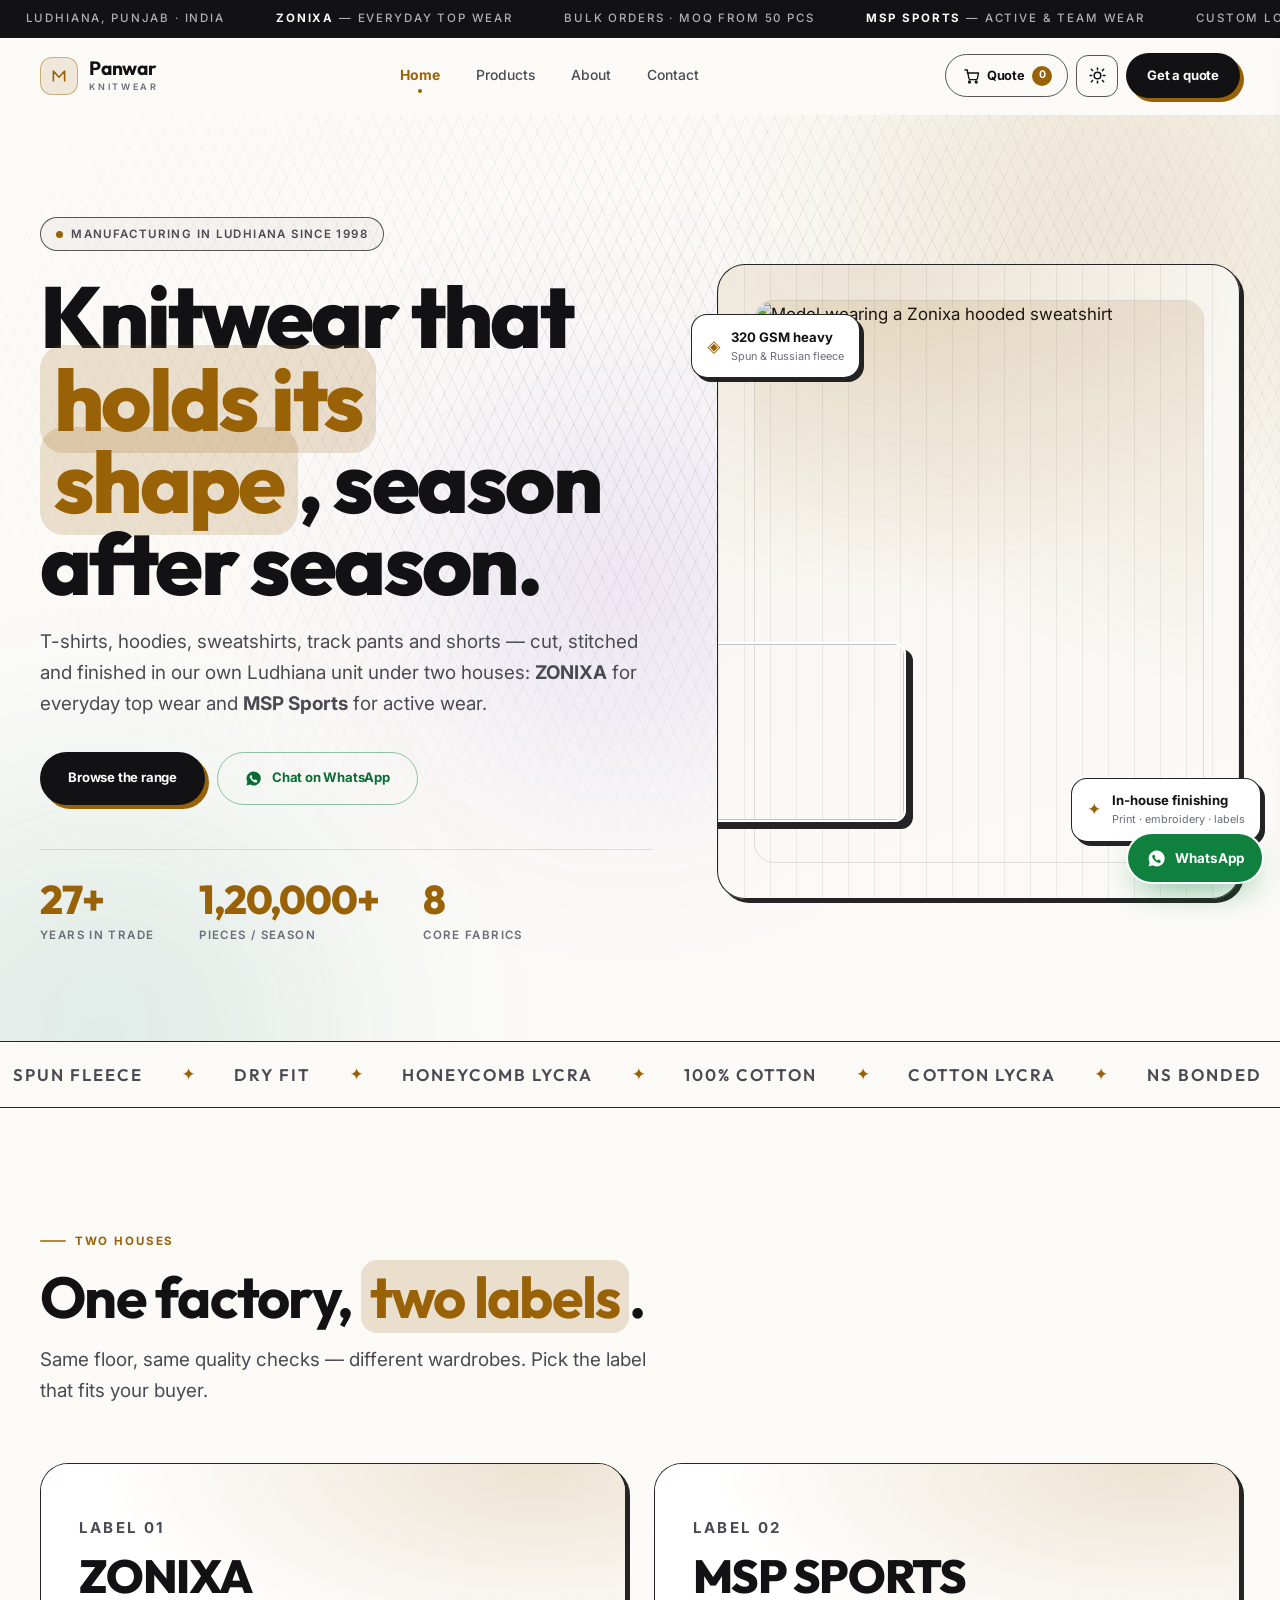
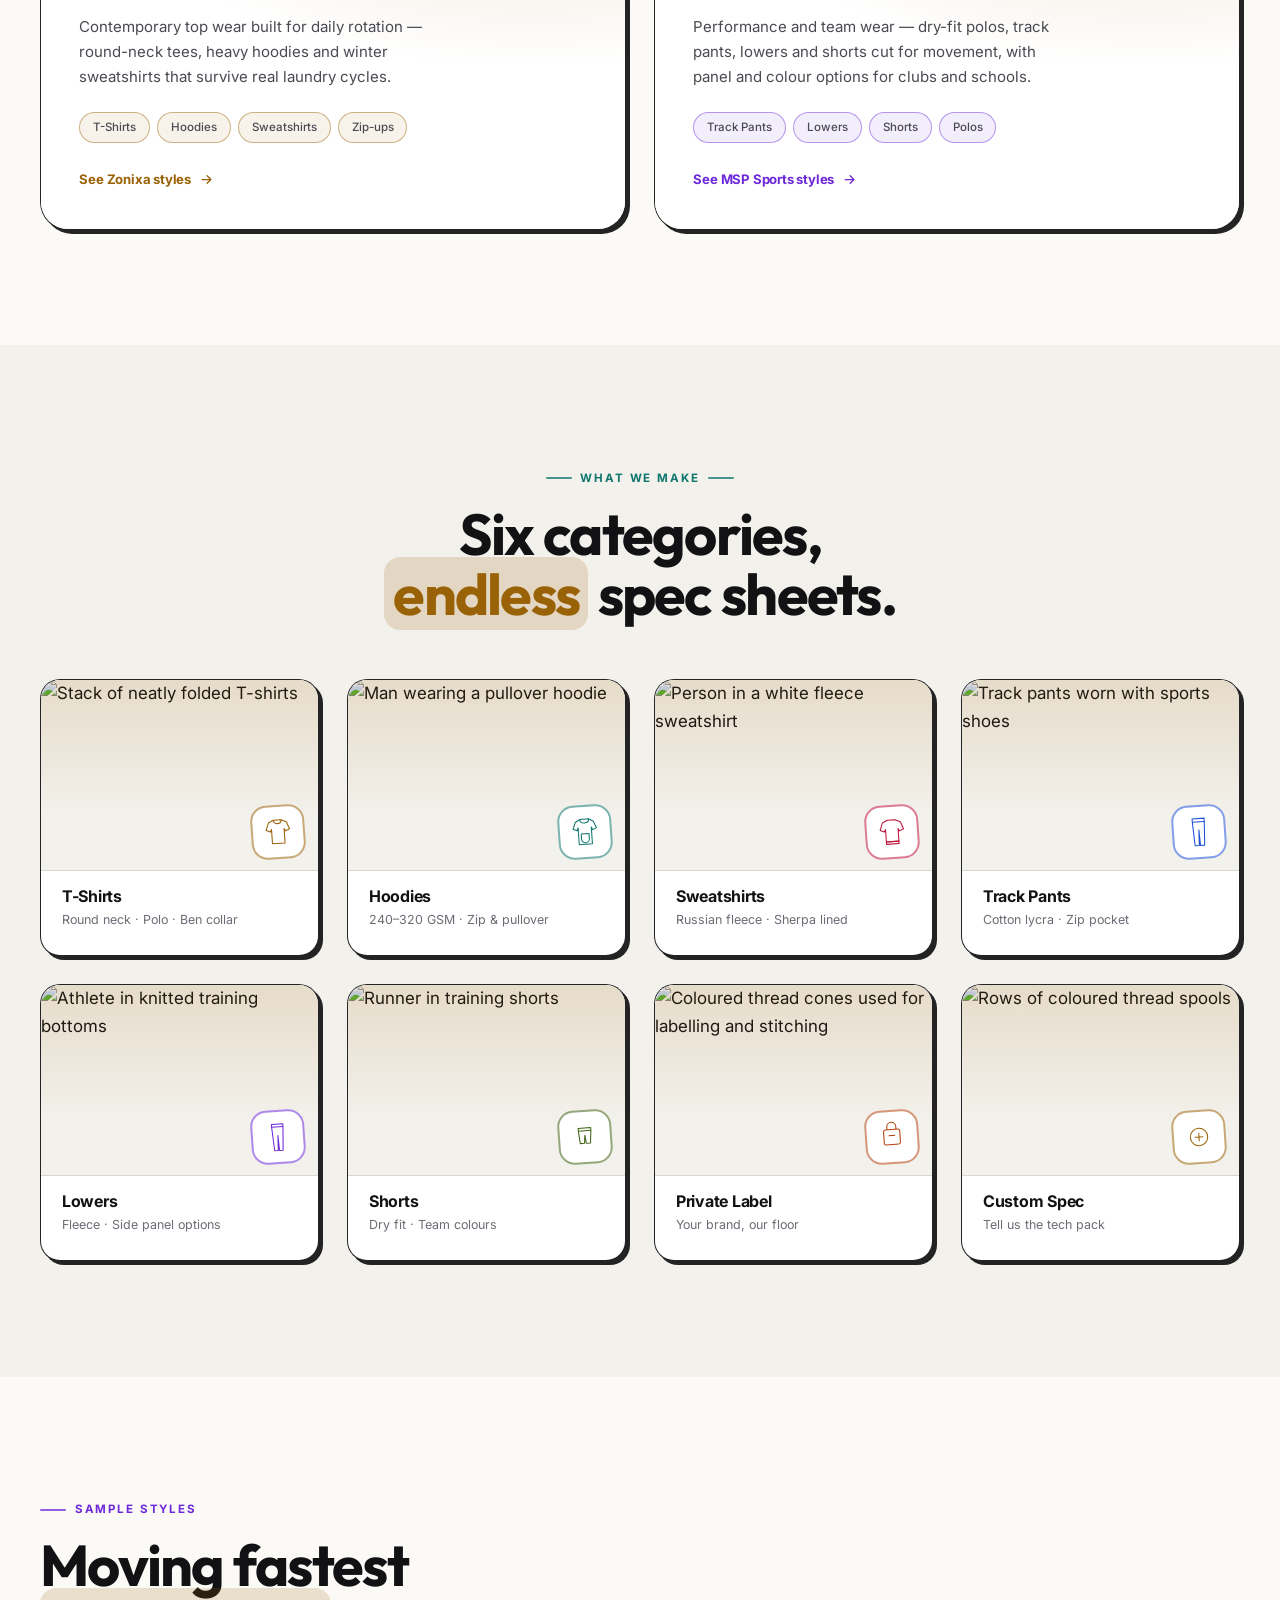
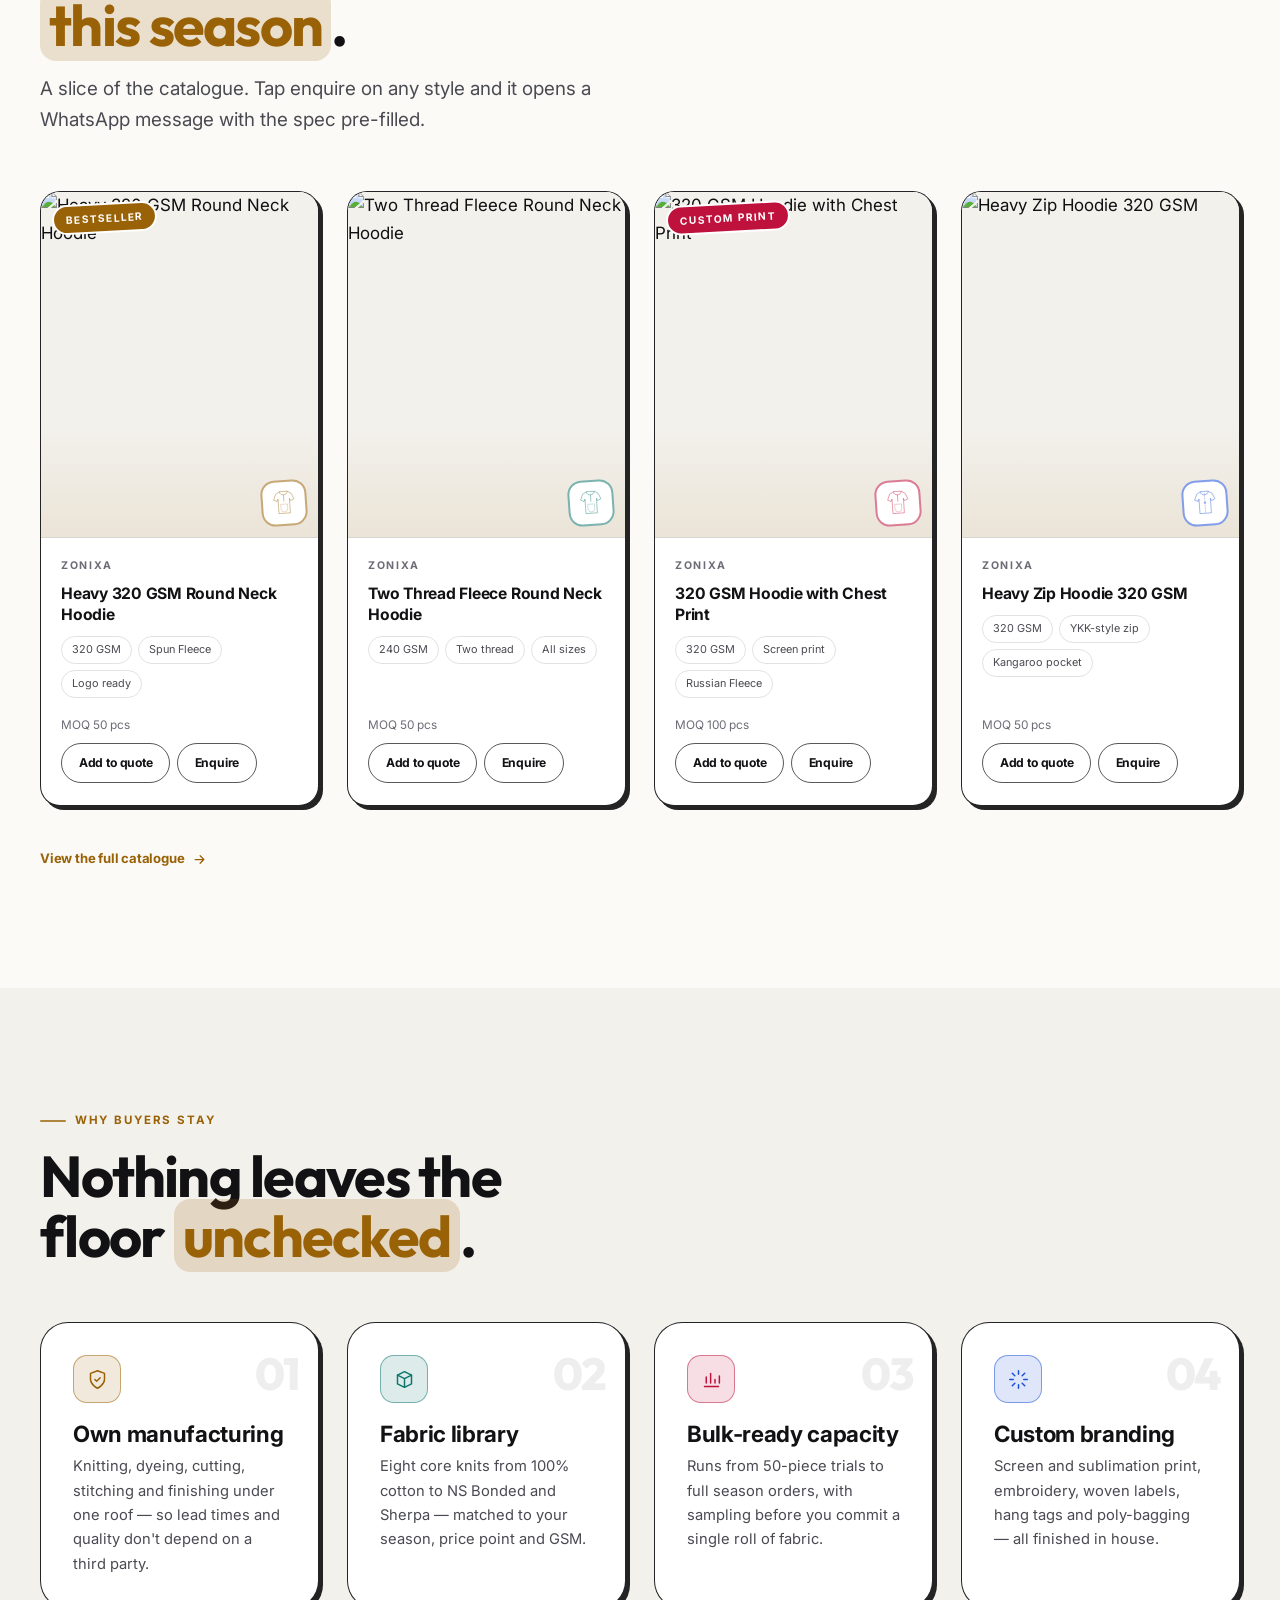
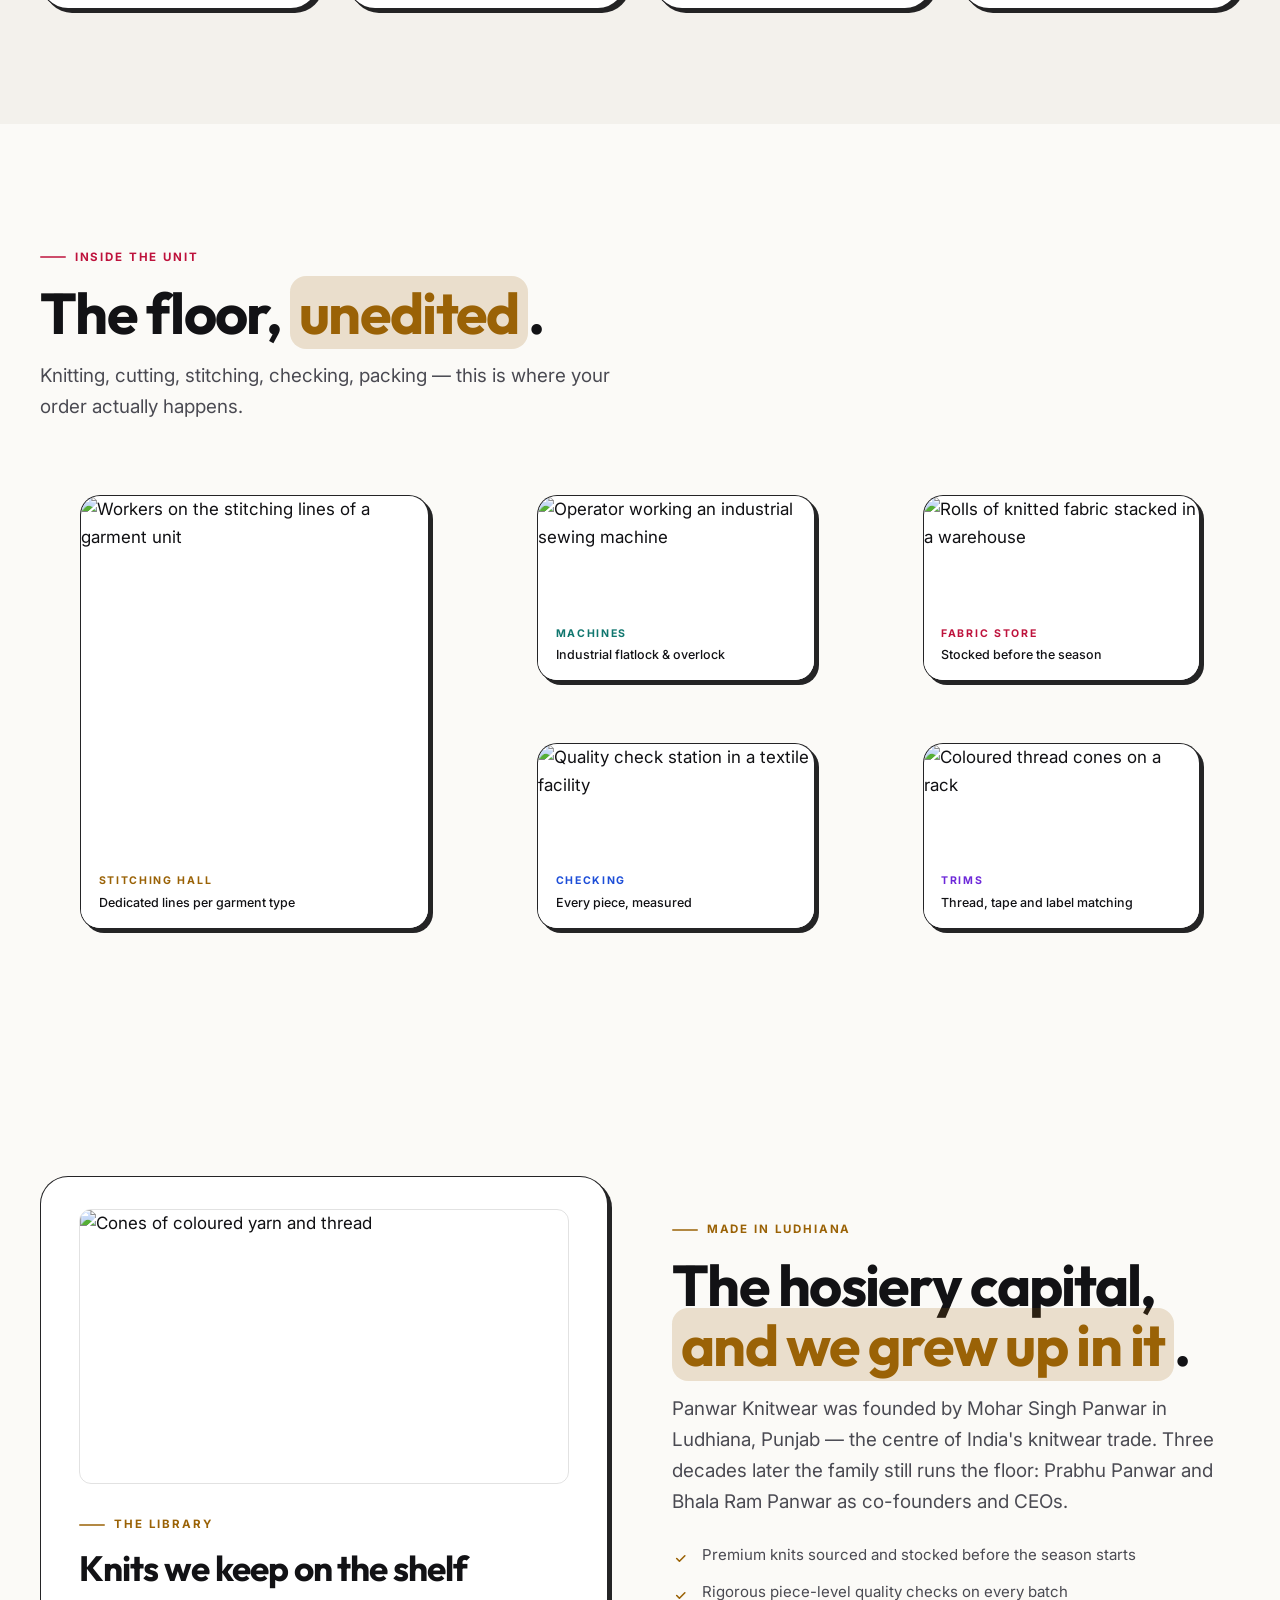
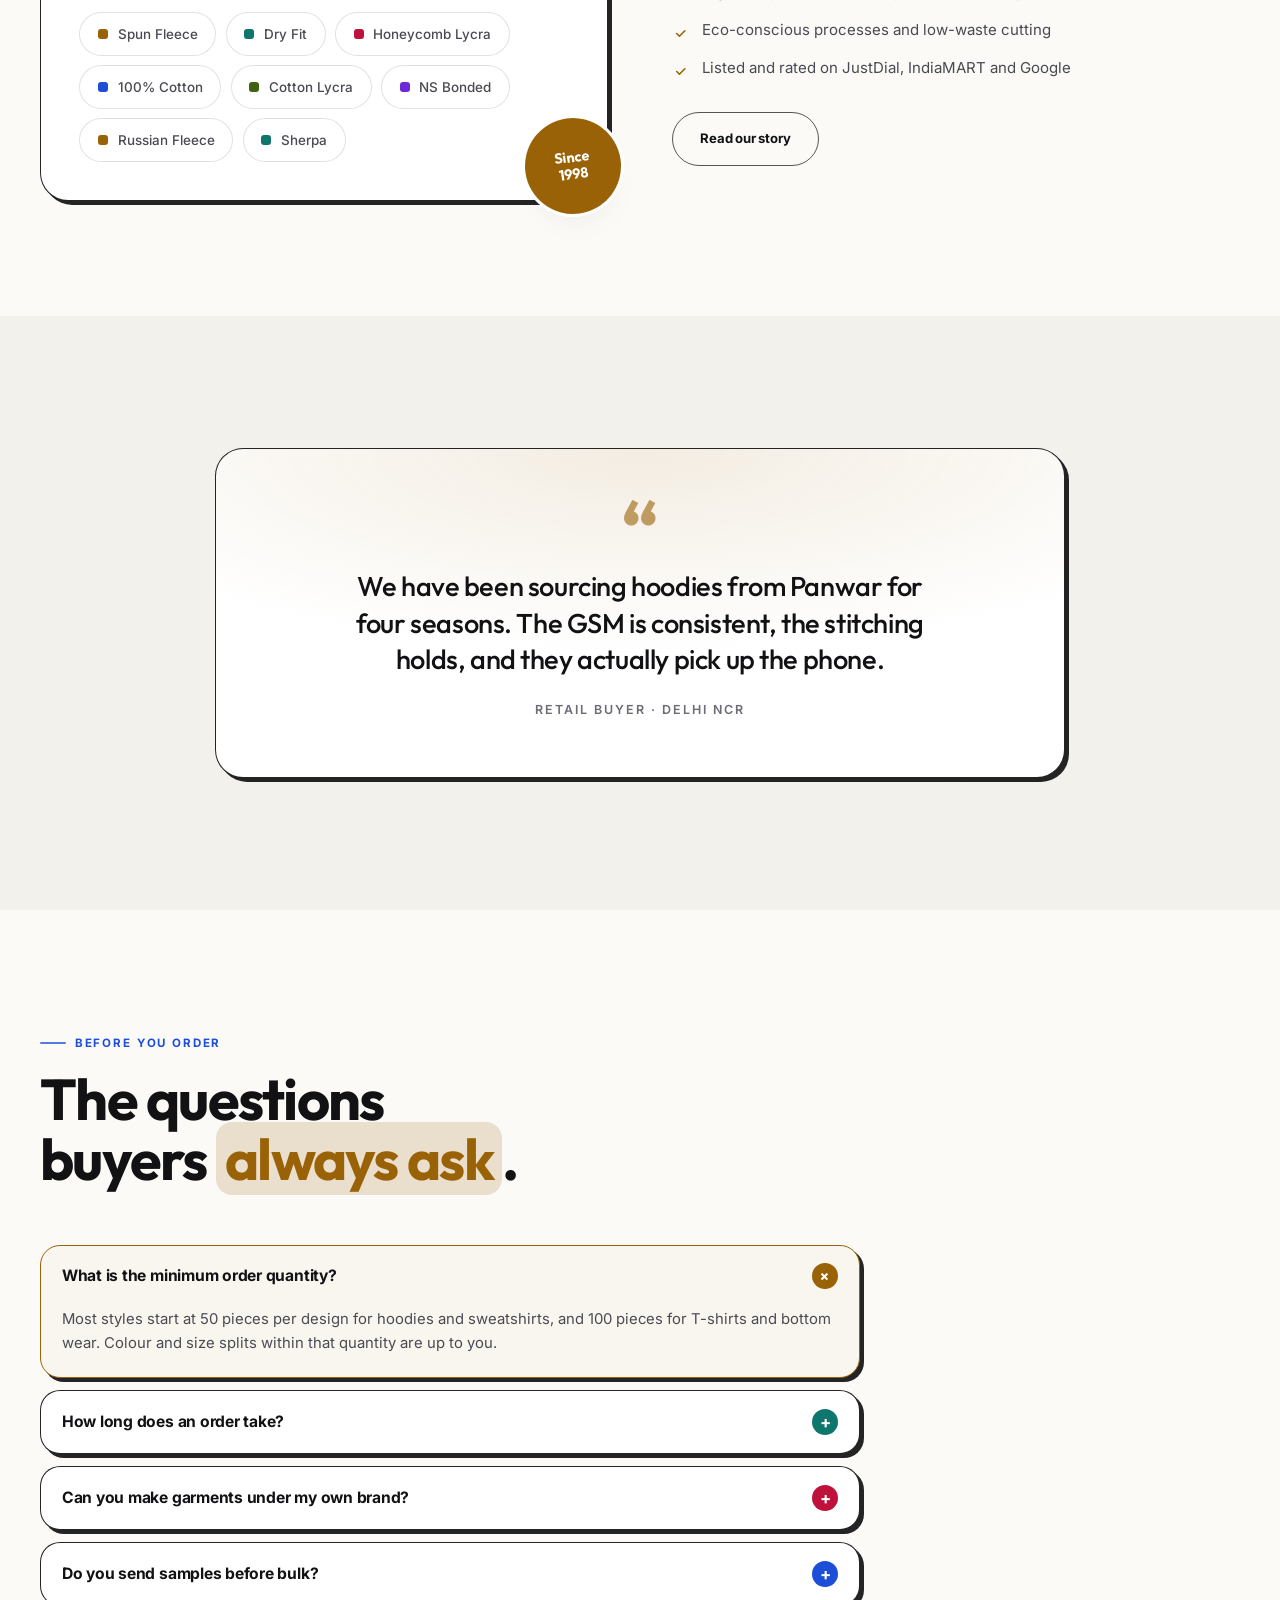
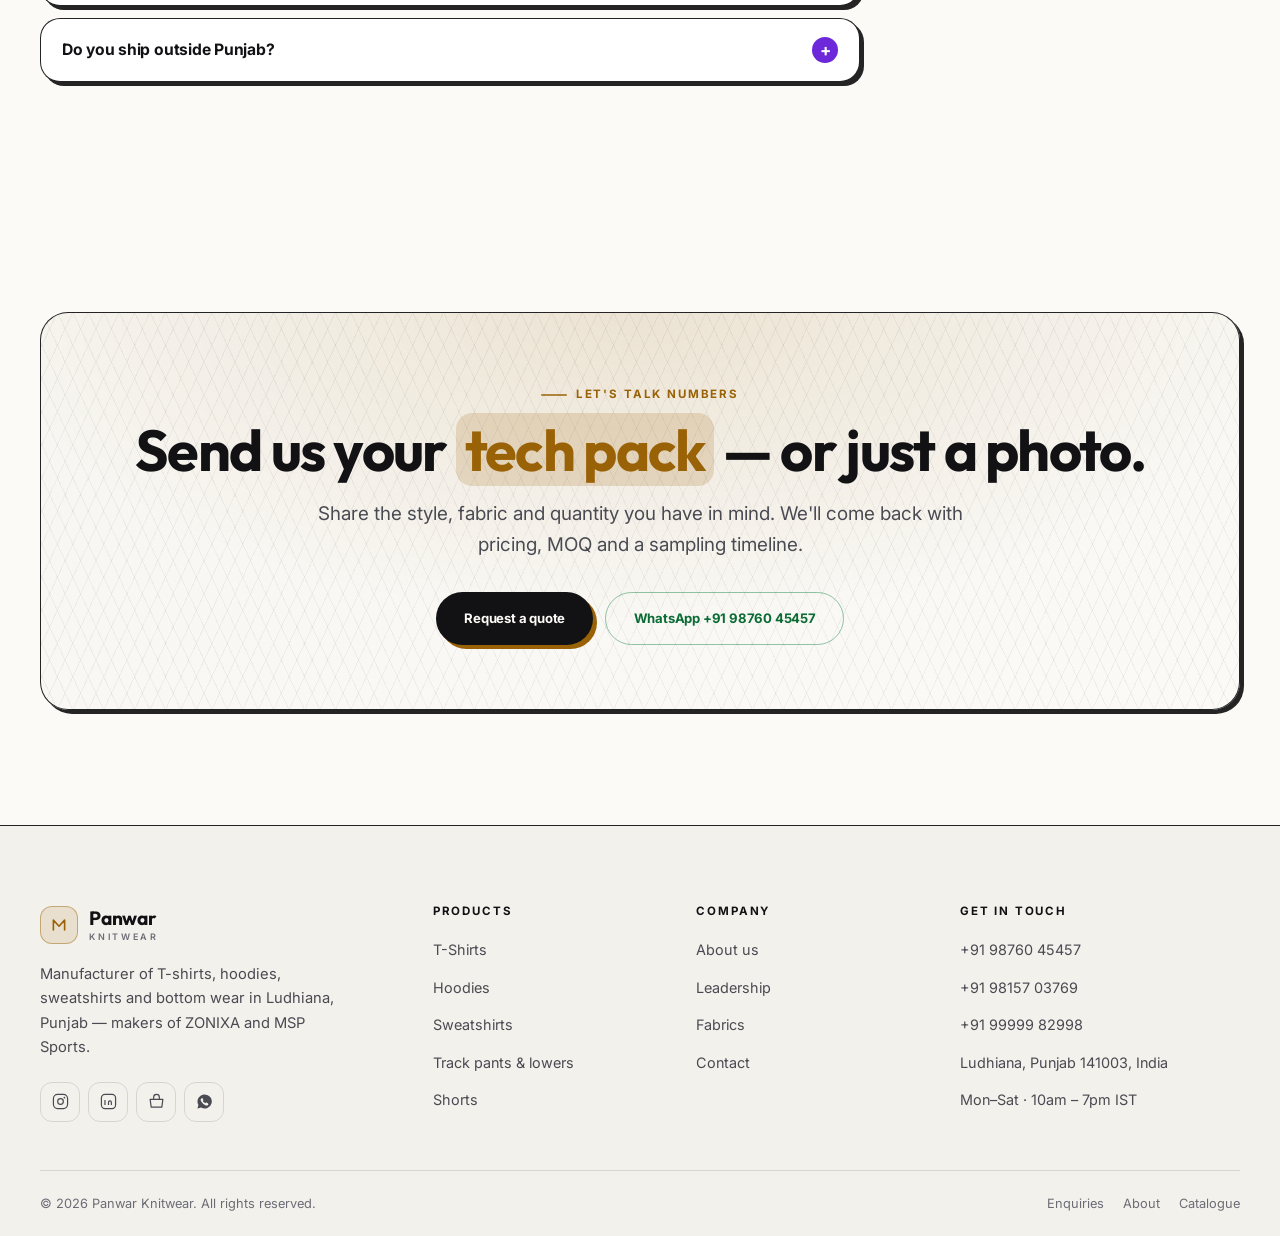
==== commit 2685706c: "changed styling and adding new features" ====
--- a/index.html
+++ b/index.html
@@ -4,15 +4,28 @@
   <meta charset="UTF-8" />
   <meta name="viewport" content="width=device-width, initial-scale=1.0" />
   <meta name="description" content="Panwar Knitwear — T-shirt, hoodie and winter wear manufacturer in Ludhiana, Punjab. Home of ZONIXA and MSP Sports. Bulk manufacturing, custom prints, premium fabrics." />
-  <meta name="theme-color" content="#08080A" />
+  <meta name="theme-color" content="#FBFAF7" media="(prefers-color-scheme: light)" />
+  <meta name="theme-color" content="#16181F" media="(prefers-color-scheme: dark)" />
   <meta name="author" content="Panwar Knitwear" />
   <title>Panwar Knitwear — Knitwear Manufacturer in Ludhiana</title>
 
-  <link rel="icon" href="data:image/svg+xml,%3Csvg xmlns='http://www.w3.org/2000/svg' viewBox='0 0 64 64'%3E%3Crect width='64' height='64' rx='16' fill='%2308080A'/%3E%3Cpath d='M18 44V20l14 16 14-16v24' fill='none' stroke='%23E3AC5F' stroke-width='5' stroke-linecap='round' stroke-linejoin='round'/%3E%3C/svg%3E" />
+  <link rel="icon" href="data:image/svg+xml,%3Csvg xmlns='http://www.w3.org/2000/svg' viewBox='0 0 64 64'%3E%3Crect width='64' height='64' rx='16' fill='%2308080A'/%3E%3Cpath d='M18 44V20l14 16 14-16v24' fill='none' stroke='%23EBBA6E' stroke-width='5' stroke-linecap='round' stroke-linejoin='round'/%3E%3C/svg%3E" />
 
   <link rel="preconnect" href="https://fonts.googleapis.com" />
   <link rel="preconnect" href="https://fonts.gstatic.com" crossorigin />
-  <link href="https://fonts.googleapis.com/css2?family=Bodoni+Moda:ital,opsz,wght@0,6..96,400;0,6..96,500;1,6..96,400&family=Inter:wght@400;500;600;700&display=swap" rel="stylesheet" />
+  <link href="https://fonts.googleapis.com/css2?family=Outfit:wght@500..800&family=Inter:wght@400..700&display=swap" rel="stylesheet" />
+
+  <!-- resolve the theme before first paint so there is no flash of the wrong one -->
+  <script>
+    (function () {
+      var t;
+      try { t = localStorage.getItem("pk-theme"); } catch (e) {}
+      if (t !== "light" && t !== "dark") {
+        t = window.matchMedia && window.matchMedia("(prefers-color-scheme: dark)").matches ? "dark" : "light";
+      }
+      document.documentElement.setAttribute("data-theme", t);
+    })();
+  </script>
 
   <link rel="stylesheet" href="css/style.css" />
 </head>
@@ -49,6 +62,10 @@
       </nav>
 
       <div class="header__actions">
+        <button class="theme-toggle" id="themeToggle" type="button" aria-pressed="false" aria-label="Switch to dark theme" title="Switch theme">
+          <span class="theme-toggle__ico theme-toggle__ico--sun" aria-hidden="true"><svg viewBox="0 0 24 24" width="19" height="19" fill="none" stroke="currentColor" stroke-width="1.9" stroke-linecap="round"><circle cx="12" cy="12" r="4.2"/><path d="M12 2.5v2.2M12 19.3v2.2M4.2 4.2l1.6 1.6M18.2 18.2l1.6 1.6M2.5 12h2.2M19.3 12h2.2M4.2 19.8l1.6-1.6M18.2 5.8l1.6-1.6"/></svg></span>
+          <span class="theme-toggle__ico theme-toggle__ico--moon" aria-hidden="true"><svg viewBox="0 0 24 24" width="19" height="19" fill="none" stroke="currentColor" stroke-width="1.9" stroke-linecap="round" stroke-linejoin="round"><path d="M20.5 14.4A8.6 8.6 0 1 1 9.6 3.5a7 7 0 0 0 10.9 10.9z"/></svg></span>
+        </button>
         <a class="btn btn--primary header__cta" href="contact.html">Get a quote</a>
         <button class="burger" id="burger" type="button" aria-label="Toggle menu" aria-expanded="false" aria-controls="nav">
           <span></span><span></span><span></span>
--- a/css/style.css
+++ b/css/style.css
@@ -1,52 +1,56 @@
 /* ==========================================================================
-   PANWAR KNITWEAR — dark editorial theme
-   Palette: ink black · warm ember gold · bone white
+   PANWAR KNITWEAR — dual-theme design system
+   Light  "bold & bright" : off-white ground, ink borders, hard offset shadows
+   Dark   "sleek glass"   : deep charcoal, frosted chips, glowing accents
+   Display: Outfit · Body: Inter · Accent: --tone (see 1b)
    ========================================================================== */
 
-/* ---------- 1. TOKENS ---------- */
+/* ---------- 1. TOKENS — structural (theme-invariant) ---------- */
 :root {
-  /* Softer charcoal base — dark, but a long way off pure black */
-  --bg:          #16181F;
-  --bg-2:        #1D1F28;
-  --surface:     #252833;
-  --surface-2:   #2E313E;
-  --line:        rgba(255, 255, 255, 0.11);
-  --line-strong: rgba(255, 255, 255, 0.22);
-
-  --text:        #F4F1EB;
-  --muted:       #B4AFA5;
-  --dim:         #8D887E;
-
-  --gold:        #EBBA6E;
-  --gold-soft:   #F7DAAB;
-  --ember:       #E8814F;
-  --wine:        #8A3A60;
-
-  /* Accent set — each block picks one via data-tone, see §1b */
-  --teal:        #4ECDC4;
-  --violet:      #A78BFA;
-  --coral:       #FB7185;
-  --sky:         #62A9F9;
-  --lime:        #A9D94B;
-  --tone:        var(--gold);
-
-  --grad-gold:   linear-gradient(100deg, var(--gold-soft), var(--gold) 45%, var(--ember));
-  --grad-fade:   linear-gradient(180deg, transparent, rgba(235,186,110,.10));
-  --grad-tone:   linear-gradient(120deg, var(--tone), color-mix(in srgb, var(--tone) 55%, var(--gold)));
-
-  --ff-display: "Bodoni Moda", "Didot", Georgia, serif;
+  --ff-display: "Outfit", "Futura", "Segoe UI", system-ui, sans-serif;
   --ff-body:    "Inter", system-ui, -apple-system, "Segoe UI", sans-serif;
 
-  --r-sm: 10px;
-  --r:    18px;
+  --r-sm: 12px;
+  --r:    20px;
   --r-lg: 28px;
 
   --pad:   clamp(1.1rem, 4vw, 2rem);
   --gap:   clamp(1rem, 2.4vw, 1.75rem);
   --sec-y: clamp(4rem, 9vw, 8rem);
 
-  --shadow: 0 24px 60px -28px rgba(0, 0, 0, .75);
-  --ease:   cubic-bezier(.22, .8, .3, 1);
+  /* fluid type scale */
+  --fs-xs:   .72rem;
+  --fs-sm:   .82rem;
+  --fs-base: clamp(1rem,    .97rem  + .15vw, 1.06rem);
+  --fs-lg:   clamp(1.06rem, 1rem    + .3vw,  1.18rem);
+  --fs-h4:   clamp(1.15rem, 1.05rem + .5vw,  1.4rem);
+  --fs-h3:   clamp(1.35rem, 1.15rem + 1vw,   1.9rem);
+  --fs-h2:   clamp(2rem,    1.4rem  + 3vw,   3.6rem);
+  --fs-h1:   clamp(2.6rem,  1.6rem  + 5.2vw, 5.4rem);
+  --fs-page: clamp(2.2rem,  1.5rem  + 3.6vw, 4rem);
+
+  /* a geometric sans needs negative tracking at display size */
+  --track-tight: -.03em;
+  --track-snug:  -.015em;
+  --track-caps:   .12em;
+  --track-wide:   .16em;
+
+  --lh-display: .95;
+  --lh-title:   1.04;
+  --lh-tight:   1.35;
+  --lh-body:    1.65;
+  --fw-display: 700;
+
+  --ease:        cubic-bezier(.22, .8, .3, 1);
+  --ease-out:    cubic-bezier(.16, 1, .3, 1);
+  --ease-spring: cubic-bezier(.34, 1.56, .64, 1);
+  --dur-1: .18s;
+  --dur-2: .32s;
+  --dur-3: .6s;
+
+  /* gradients derive from the active theme's accents, so they follow it */
+  --grad-gold: linear-gradient(100deg, var(--gold-soft), var(--gold) 45%, var(--ember));
+  --grad-tone: linear-gradient(120deg, var(--tone), color-mix(in srgb, var(--tone) 55%, var(--gold)));
 }
 
 /* ---------- 1b. ACCENT TONES ----------
@@ -60,6 +64,226 @@
 [data-tone="lime"]   { --tone: var(--lime); }
 [data-tone="ember"]  { --tone: var(--ember); }
 
+/* ---------- 1c. THEME — LIGHT (default) ----------
+   INVARIANT: every accent is DARK in light and LIGHT in dark, so one
+   --on-tone works for any text sitting on an accent. Adding a mid-tone accent
+   silently breaks .btn--primary, .filter.is-active, .product__ask,
+   .panel__badge, .product__badge, .skip-link and ::selection. */
+:root {
+  color-scheme: light;
+
+  --bg:          #FBFAF7;
+  --bg-2:        #F3F1EC;
+  --surface:     #FFFFFF;
+  --surface-2:   #F7F5F0;
+  --line:        rgba(18, 18, 20, .12);
+  --line-strong: rgba(18, 18, 20, .70);
+  --line-ink:    rgba(18, 18, 20, .92);
+
+  --text:      #121215;
+  --muted:     #4A4A52;
+  --dim:       #6C6C76;
+  --ink-solid: #121215;
+  --on-tone:   #FFFFFF;
+
+  --gold:      #9A6206;
+  --gold-soft: #7A4D04;
+  --ember:     #B3400B;
+  --teal:      #0F766E;
+  --violet:    #6D28D9;
+  --coral:     #BE123C;
+  --sky:       #1D4ED8;
+  --lime:      #3F6212;
+  --tone:      var(--gold);
+
+  --shadow:         0 18px 40px -28px rgba(18, 18, 20, .22);
+  --shadow-hard:    4px 4px 0 0 var(--line-ink);
+  --shadow-hard-lg: 7px 7px 0 0 var(--line-ink);
+
+  /* card / panel recipe */
+  --card-bg:           var(--surface);
+  --card-bw:           1.5px;
+  --card-border-color: var(--line-ink);
+  --card-shadow:       var(--shadow-hard);
+  --card-shadow-hover: 7px 7px 0 0 color-mix(in srgb, var(--tone) 85%, transparent);
+  --card-wash:         7%;
+  --lift:              translate(-2px, -2px);
+
+  --btn-primary-bg:           var(--ink-solid);
+  --btn-primary-fg:           #FBFAF7;
+  --btn-primary-shadow:       4px 4px 0 0 var(--tone);
+  --btn-primary-shadow-hover: 6px 6px 0 0 var(--tone);
+
+  /* photography — light mode wants BRIGHT photos, not dimmed ones */
+  --img-filter:       saturate(1.02) contrast(1.02);
+  --img-filter-hover: saturate(1.1) contrast(1.04);
+  --brand-photo-op:       .16;
+  --brand-photo-op-hover: .24;
+
+  /* photo scrims are whole gradients, not percentages — light needs a
+     different gradient SHAPE, not an inverted one */
+  --scrim-hero:  linear-gradient(200deg, color-mix(in srgb, var(--tone) 14%, transparent), transparent 55%);
+  --scrim-brand: radial-gradient(120% 90% at 85% 0%, color-mix(in srgb, var(--tone) 18%, transparent), transparent 62%),
+                 linear-gradient(165deg, color-mix(in srgb, var(--surface) 84%, transparent), var(--surface) 93%);
+  --scrim-cat:   linear-gradient(180deg, color-mix(in srgb, var(--tone) 15%, transparent), transparent 72%);
+  --scrim-media: linear-gradient(180deg, transparent 68%, color-mix(in srgb, var(--tone) 9%, transparent));
+  --scrim-shot:  linear-gradient(180deg, transparent 40%, color-mix(in srgb, var(--surface) 88%, transparent) 74%, var(--surface));
+  --shot-bg:     var(--surface);
+
+  /* chips that float over photographs read as solid stickers in light */
+  --glass-chip: var(--surface);
+  --chip-blur:  none;
+  --badge-ring: var(--surface);
+
+  --grain-opacity: 0;
+  --lattice:       rgba(18, 18, 20, .07);
+  --ghost-ink:     rgba(18, 18, 20, .07);
+  --pill-bg:       rgba(18, 18, 20, .03);
+  --nav-hover:     rgba(18, 18, 20, .05);
+
+  --wash-gold:   color-mix(in srgb, var(--gold) 13%, transparent);
+  --wash-teal:   color-mix(in srgb, var(--teal) 11%, transparent);
+  --wash-violet: color-mix(in srgb, var(--violet) 10%, transparent);
+  --glow-blur:   110px;
+
+  --topbar-bg:     var(--ink-solid);
+  --topbar-fg:     rgba(251, 250, 247, .68);
+  --topbar-strong: #FBFAF7;
+  --topbar-line:   transparent;
+
+  --strip-bg:   var(--bg);
+  --strip-bw:   1.5px;
+  --strip-line: var(--line-ink);
+
+  --header-bg:     color-mix(in srgb, var(--bg) 82%, transparent);
+  --header-shadow: 0 1px 0 var(--line), 0 8px 24px -18px rgba(18, 18, 20, .18);
+  --drawer-bg:     color-mix(in srgb, var(--bg) 97%, transparent);
+
+  --float-bg:   var(--surface);
+  --float-blur: none;
+  --toast-bg:   var(--ink-solid);
+  --toast-fg:   #FBFAF7;
+
+  --placeholder:  #9A9AA4;
+  --danger:       #B91C1C;
+  --wa-solid:     #10803F;
+  --wa-ink:       #0B6B34;
+  --scroll-thumb: rgba(18, 18, 20, .22);
+
+  /* .title em — light gets a highlighter swash instead of gradient text */
+  --em-color: var(--tone);
+  --em-bg:    color-mix(in srgb, var(--tone) 18%, transparent);
+  --em-clip:  border-box;
+  --em-fill:  currentColor;
+  --em-pad:   0 .16em;
+}
+
+/* ---------- 1d. THEME — DARK ---------- */
+:root[data-theme="dark"] {
+  color-scheme: dark;
+
+  --bg:          #16181F;
+  --bg-2:        #1D1F28;
+  --surface:     #252833;
+  --surface-2:   #2E313E;
+  --line:        rgba(255, 255, 255, .11);
+  --line-strong: rgba(255, 255, 255, .22);
+  --line-ink:    rgba(255, 255, 255, .30);
+
+  --text:      #F4F1EB;
+  --muted:     #B4AFA5;
+  --dim:       #8D887E;
+  --ink-solid: #F4F1EB;
+  --on-tone:   #14100A;
+
+  --gold:      #EBBA6E;
+  --gold-soft: #F7DAAB;
+  --ember:     #E8814F;
+  --teal:      #4ECDC4;
+  --violet:    #A78BFA;
+  --coral:     #FB7185;
+  --sky:       #62A9F9;
+  --lime:      #A9D94B;
+  --tone:      var(--gold);
+
+  --shadow:         0 24px 60px -28px rgba(0, 0, 0, .75);
+  --shadow-hard:    0 14px 30px -20px rgba(0, 0, 0, .8);
+  --shadow-hard-lg: 0 20px 44px -24px rgba(0, 0, 0, .85);
+
+  --card-bg:           var(--surface);
+  --card-bw:           1px;
+  --card-border-color: var(--line);
+  --card-shadow:       none;
+  --card-shadow-hover: 0 24px 50px -24px color-mix(in srgb, var(--tone) 62%, transparent);
+  --card-wash:         14%;
+  --lift:              translateY(-6px);
+
+  --btn-primary-bg:           var(--grad-gold);
+  --btn-primary-fg:           var(--on-tone);
+  --btn-primary-shadow:       0 0 0 0 transparent;
+  --btn-primary-shadow-hover: 0 14px 34px -12px color-mix(in srgb, var(--gold) 55%, transparent);
+
+  --img-filter:       saturate(.88) brightness(.86);
+  --img-filter-hover: saturate(1.05) brightness(1);
+  --brand-photo-op:       .38;
+  --brand-photo-op-hover: .50;
+
+  --scrim-hero:  linear-gradient(200deg, transparent 40%, color-mix(in srgb, var(--bg) 70%, transparent));
+  --scrim-brand: radial-gradient(120% 90% at 85% 0%, color-mix(in srgb, var(--tone) 34%, transparent), transparent 62%),
+                 linear-gradient(165deg, color-mix(in srgb, var(--bg) 62%, transparent), var(--bg) 88%);
+  --scrim-cat:   linear-gradient(180deg, color-mix(in srgb, var(--tone) 18%, transparent),
+                 color-mix(in srgb, var(--bg) 88%, transparent) 92%);
+  --scrim-media: linear-gradient(180deg, transparent 45%, color-mix(in srgb, var(--bg) 72%, transparent));
+  --scrim-shot:  linear-gradient(180deg, transparent 40%, color-mix(in srgb, var(--bg) 82%, transparent));
+  --shot-bg:     var(--bg-2);
+
+  --glass-chip: color-mix(in srgb, var(--bg) 76%, transparent);
+  --chip-blur:  blur(6px);
+  --badge-ring: transparent;
+
+  --grain-opacity: .12;
+  --lattice:       rgba(255, 255, 255, .04);
+  --ghost-ink:     rgba(255, 255, 255, .06);
+  --pill-bg:       rgba(255, 255, 255, .03);
+  --nav-hover:     rgba(255, 255, 255, .05);
+
+  --wash-gold:   color-mix(in srgb, var(--gold) 20%, transparent);
+  --wash-teal:   color-mix(in srgb, var(--teal) 16%, transparent);
+  --wash-violet: color-mix(in srgb, var(--violet) 14%, transparent);
+  --glow-blur:   100px;
+
+  --topbar-bg:     var(--surface);
+  --topbar-fg:     var(--muted);
+  --topbar-strong: var(--gold);
+  --topbar-line:   var(--line);
+
+  --strip-bg:   var(--bg-2);
+  --strip-bw:   1px;
+  --strip-line: var(--line);
+
+  --header-bg:     color-mix(in srgb, #0A0B0F 82%, transparent);
+  --header-shadow: 0 1px 0 var(--line);
+  --drawer-bg:     rgba(12, 13, 17, .97);
+
+  --float-bg:   rgba(19, 20, 25, .9);
+  --float-blur: blur(8px);
+  --toast-bg:   rgba(19, 20, 25, .95);
+  --toast-fg:   var(--text);
+
+  --placeholder:  #55524C;
+  --danger:       #F08A7A;
+  --wa-solid:     #10803F;
+  --wa-ink:       #7CE8A6;
+  --scroll-thumb: #3A3D4A;
+
+  /* dark keeps the gradient text-clip */
+  --em-color: transparent;
+  --em-bg:    var(--grad-gold);
+  --em-clip:  text;
+  --em-fill:  transparent;
+  --em-pad:   0;
+}
+
 /* ---------- 2. RESET ---------- */
 *, *::before, *::after { box-sizing: border-box; }
 
@@ -67,6 +291,7 @@
   scroll-behavior: smooth;
   scroll-padding-top: 92px;
   -webkit-text-size-adjust: 100%;
+  scrollbar-color: var(--scroll-thumb) var(--bg);
 }
 
 body {
@@ -74,8 +299,8 @@
   background: var(--bg);
   color: var(--text);
   font-family: var(--ff-body);
-  font-size: 1rem;
-  line-height: 1.7;
+  font-size: var(--fs-base);
+  line-height: var(--lh-body);
   overflow-x: hidden;
   -webkit-font-smoothing: antialiased;
 }
@@ -83,40 +308,46 @@
 img, svg { display: block; max-width: 100%; }
 a { color: inherit; text-decoration: none; }
 button, input, textarea, select { font: inherit; color: inherit; }
-h1, h2, h3, h4 { margin: 0; font-weight: 400; line-height: 1.1; letter-spacing: -.01em; }
+
+/* Outfit needs real weight — 400 renders every headline thin and weak */
+h1, h2, h3, h4 {
+  margin: 0;
+  font-weight: var(--fw-display);
+  line-height: var(--lh-title);
+  letter-spacing: var(--track-snug);
+}
 p  { margin: 0; }
 ul { margin: 0; padding: 0; list-style: none; }
 
 :focus-visible {
-  outline: 2px solid var(--gold);
+  outline: 2px solid var(--tone);
   outline-offset: 3px;
   border-radius: 4px;
 }
 
-::selection { background: var(--gold); color: #101010; }
-
-/* Scrollbar */
+::selection { background: var(--tone); color: var(--on-tone); }
+
 ::-webkit-scrollbar { width: 10px; height: 10px; }
 ::-webkit-scrollbar-track { background: var(--bg); }
-::-webkit-scrollbar-thumb { background: #26272F; border-radius: 20px; }
-::-webkit-scrollbar-thumb:hover { background: #34353F; }
+::-webkit-scrollbar-thumb { background: var(--scroll-thumb); border-radius: 20px; }
+::-webkit-scrollbar-thumb:hover { background: color-mix(in srgb, var(--scroll-thumb) 70%, var(--text)); }
 
 /* ---------- 3. GRAIN + AMBIENT LIGHT ---------- */
 body::before {
-  /* fine film grain over the whole page */
+  /* fine film grain — off in light, where it would read as a dirty scan */
   content: "";
   position: fixed;
   inset: 0;
   z-index: 9;
   pointer-events: none;
-  opacity: .18;
+  opacity: var(--grain-opacity);
   background-image: url("data:image/svg+xml,%3Csvg xmlns='http://www.w3.org/2000/svg' width='140' height='140'%3E%3Cfilter id='n'%3E%3CfeTurbulence type='fractalNoise' baseFrequency='.85' numOctaves='3'/%3E%3C/filter%3E%3Crect width='140' height='140' filter='url(%23n)' opacity='.5'/%3E%3C/svg%3E");
 }
 
 .glow {
   position: absolute;
   border-radius: 50%;
-  filter: blur(90px);
+  filter: blur(var(--glow-blur));
   pointer-events: none;
   z-index: 0;
 }
@@ -129,7 +360,6 @@
 
 .section { position: relative; padding-block: var(--sec-y); }
 .section--tint { background: var(--bg-2); }
-.section--line { border-top: 1px solid var(--line); }
 
 .section__head { max-width: 620px; margin-bottom: clamp(2rem, 5vw, 3.5rem); }
 .section__head--center { margin-inline: auto; text-align: center; }
@@ -139,44 +369,57 @@
   align-items: center;
   gap: .55rem;
   margin-bottom: 1rem;
-  font-size: .68rem;
-  font-weight: 600;
-  letter-spacing: .28em;
+  font-size: var(--fs-xs);
+  font-weight: 700;
+  letter-spacing: var(--track-wide);
   text-transform: uppercase;
   color: var(--tone);
 }
 .eyebrow::before {
   content: "";
-  width: 26px;
-  height: 1px;
+  width: 26px; height: 2px;
+  border-radius: 2px;
   background: var(--tone);
-  opacity: .6;
+  opacity: .75;
 }
 .section__head--center .eyebrow::after {
   content: "";
-  width: 26px;
-  height: 1px;
+  width: 26px; height: 2px;
+  border-radius: 2px;
   background: var(--tone);
-  opacity: .6;
+  opacity: .75;
 }
 
 .title {
   font-family: var(--ff-display);
-  font-size: clamp(2rem, 5vw, 3.4rem);
-  line-height: 1.06;
-}
-.title em {
-  font-style: italic;
-  background: var(--grad-gold);
-  -webkit-background-clip: text;
-  background-clip: text;
-  color: transparent;
+  font-weight: var(--fw-display);
+  font-size: var(--fs-h2);
+  line-height: var(--lh-title);
+  letter-spacing: var(--track-tight);
+  text-wrap: balance;
+}
+
+/* emphasis: highlighter swash in light, gradient text-clip in dark */
+.title em,
+.hero__title em,
+.pagehead h1 em {
+  font-style: normal;
+  color: var(--em-color);
+  background: var(--em-bg);
+  -webkit-background-clip: var(--em-clip);
+  background-clip: var(--em-clip);
+  -webkit-text-fill-color: var(--em-fill);
+  padding: var(--em-pad);
+  border-radius: .28em;
+  -webkit-box-decoration-break: clone;
+  box-decoration-break: clone;
 }
 
 .lede {
   margin-top: 1.1rem;
   color: var(--muted);
-  font-size: 1.02rem;
+  font-size: var(--fs-lg);
+  text-wrap: pretty;
 }
 
 .grid { display: grid; gap: var(--gap); }
@@ -190,61 +433,69 @@
 .skip-link {
   position: absolute; left: 1rem; top: -100px; z-index: 999;
   padding: .7rem 1.1rem; border-radius: var(--r-sm);
-  background: var(--gold); color: #101010; font-weight: 600;
+  background: var(--tone); color: var(--on-tone); font-weight: 700;
   transition: top .2s;
 }
 .skip-link:focus { top: 1rem; }
 
 /* ---------- 5. BUTTONS ---------- */
 .btn {
-  --btn-bg: transparent;
   display: inline-flex;
   align-items: center;
   justify-content: center;
   gap: .6rem;
   padding: .92rem 1.7rem;
-  border: 1px solid var(--line-strong);
+  border: var(--card-bw) solid var(--line-strong);
   border-radius: 999px;
-  background: var(--btn-bg);
-  font-size: .88rem;
-  font-weight: 600;
-  letter-spacing: .04em;
+  background: transparent;
+  font-size: var(--fs-sm);
+  font-weight: 700;
+  letter-spacing: var(--track-snug);
   cursor: pointer;
-  transition: transform .35s var(--ease), background .3s, border-color .3s, color .3s, box-shadow .35s;
-}
-.btn:hover { transform: translateY(-2px); }
+  transition: transform var(--dur-2) var(--ease-spring), background var(--dur-2),
+              border-color var(--dur-2), color var(--dur-2), box-shadow var(--dur-2);
+}
+.btn:active { transform: translateY(1px); }
 
 .btn--primary {
   border-color: transparent;
-  background: var(--grad-gold);
-  color: #14100A;
-}
-.btn--primary:hover { box-shadow: 0 14px 34px -12px rgba(227,172,95,.55); }
+  background: var(--btn-primary-bg);
+  color: var(--btn-primary-fg);
+  box-shadow: var(--btn-primary-shadow);
+}
+.btn--primary:hover { box-shadow: var(--btn-primary-shadow-hover); }
 
 .btn--ghost { color: var(--text); }
-.btn--ghost:hover { border-color: var(--gold); color: var(--gold-soft); }
+.btn--ghost:hover {
+  border-color: var(--tone);
+  color: var(--tone);
+  background: color-mix(in srgb, var(--tone) 10%, transparent);
+}
 
 .btn--wa {
-  border-color: rgba(37,211,102,.4);
-  color: #7CE8A6;
-}
-.btn--wa:hover { background: rgba(37,211,102,.12); border-color: #25D366; }
+  border-color: color-mix(in srgb, var(--wa-solid) 45%, transparent);
+  color: var(--wa-ink);
+}
+.btn--wa:hover {
+  background: color-mix(in srgb, var(--wa-solid) 12%, transparent);
+  border-color: var(--wa-solid);
+}
 
 .btn--block { width: 100%; }
 
 .link-arrow {
   display: inline-flex; align-items: center; gap: .5rem;
-  font-size: .85rem; font-weight: 600; letter-spacing: .05em;
-  color: var(--gold);
-}
-.link-arrow svg { transition: transform .3s var(--ease); }
+  font-size: var(--fs-sm); font-weight: 700; letter-spacing: var(--track-snug);
+  color: var(--tone);
+}
+.link-arrow svg { transition: transform var(--dur-2) var(--ease-spring); }
 .link-arrow:hover svg { transform: translateX(5px); }
 
 /* ---------- 6. HEADER ---------- */
 .topbar {
   position: relative; z-index: 60;
-  background: var(--surface);
-  border-bottom: 1px solid var(--line);
+  background: var(--topbar-bg);
+  border-bottom: 1px solid var(--topbar-line);
   overflow: hidden;
 }
 .topbar__track {
@@ -253,21 +504,27 @@
 }
 .topbar__track span {
   padding: .55rem 1.6rem;
-  font-size: .72rem; letter-spacing: .22em; text-transform: uppercase;
-  color: var(--muted); white-space: nowrap;
-}
-.topbar__track b { color: var(--gold); font-weight: 600; }
+  font-size: var(--fs-xs); font-weight: 500;
+  letter-spacing: var(--track-wide); text-transform: uppercase;
+  color: var(--topbar-fg); white-space: nowrap;
+}
+.topbar__track b { color: var(--topbar-strong); font-weight: 700; }
 @keyframes slide { to { transform: translateX(-50%); } }
 
 .header {
   position: sticky; top: 0; z-index: 70;
   border-bottom: 1px solid transparent;
-  transition: background .35s, border-color .35s, backdrop-filter .35s;
+  transition: background var(--dur-2), border-color var(--dur-2), box-shadow var(--dur-2);
 }
 .header.is-stuck {
-  background: rgba(8, 8, 10, .82);
+  background: var(--header-bg);
   backdrop-filter: blur(14px);
   border-bottom-color: var(--line);
+  box-shadow: var(--header-shadow);
+}
+/* a translucent header with no blur support is illegible — go opaque */
+@supports not (backdrop-filter: blur(1px)) {
+  .header.is-stuck { background: var(--bg); }
 }
 
 .header__inner {
@@ -279,61 +536,93 @@
 .logo__mark {
   display: grid; place-items: center;
   width: 38px; height: 38px;
-  border: 1px solid var(--line-strong);
-  border-radius: 11px;
-  color: var(--gold);
-  background: linear-gradient(160deg, rgba(227,172,95,.16), transparent);
+  border: var(--card-bw) solid color-mix(in srgb, var(--tone) 45%, transparent);
+  border-radius: 12px;
+  color: var(--tone);
+  background: color-mix(in srgb, var(--tone) 12%, transparent);
 }
 .logo__text {
   font-family: var(--ff-display);
-  font-size: 1.22rem; letter-spacing: .02em; line-height: 1;
+  font-weight: 700;
+  font-size: 1.2rem; letter-spacing: var(--track-snug); line-height: 1;
 }
 .logo__text small {
   display: block;
   font-family: var(--ff-body);
-  font-size: .58rem; letter-spacing: .34em; text-transform: uppercase;
-  color: var(--dim); margin-top: .25rem;
+  font-size: .56rem; font-weight: 600;
+  letter-spacing: .3em; text-transform: uppercase;
+  color: var(--dim); margin-top: .3rem;
 }
 
 .nav__list { display: flex; align-items: center; gap: .35rem; }
 .nav__link {
   position: relative;
   display: block; padding: .5rem .95rem;
-  font-size: .87rem; color: var(--muted);
+  font-size: .87rem; font-weight: 500; color: var(--muted);
   border-radius: 999px;
-  transition: color .25s, background .25s;
-}
-.nav__link:hover { color: var(--text); background: rgba(255,255,255,.05); }
-.nav__link.is-active { color: var(--gold); }
+  transition: color var(--dur-1), background var(--dur-1);
+}
+.nav__link:hover { color: var(--text); background: var(--nav-hover); }
+.nav__link.is-active { color: var(--tone); font-weight: 700; }
 .nav__link.is-active::after {
   content: ""; position: absolute; left: 50%; bottom: 2px;
   width: 4px; height: 4px; margin-left: -2px;
-  border-radius: 50%; background: var(--gold);
+  border-radius: 50%; background: var(--tone);
 }
 
 /* the WhatsApp entry lives in the mobile menu only — desktop keeps "Get a quote" */
 .nav .btn--wa { display: none; }
 
-.header__actions { display: flex; align-items: center; gap: .6rem; }
+.header__actions { display: flex; align-items: center; gap: .5rem; }
 .header__cta { padding: .68rem 1.25rem; font-size: .82rem; }
 
 .burger {
   display: none;
   width: 42px; height: 42px;
   padding: 0;
-  border: 1px solid var(--line-strong);
-  border-radius: 11px;
+  border: var(--card-bw) solid var(--line-strong);
+  border-radius: 12px;
   background: transparent;
   cursor: pointer;
 }
 .burger span {
-  display: block; width: 17px; height: 1.5px; margin: 3.5px auto;
+  display: block; width: 17px; height: 2px; margin: 3.5px auto;
   background: var(--text); border-radius: 2px;
-  transition: transform .3s var(--ease), opacity .2s;
-}
-.burger.is-open span:nth-child(1) { transform: translateY(5px) rotate(45deg); }
+  transition: transform var(--dur-2) var(--ease-spring), opacity var(--dur-1);
+}
+.burger.is-open span:nth-child(1) { transform: translateY(5.5px) rotate(45deg); }
 .burger.is-open span:nth-child(2) { opacity: 0; }
-.burger.is-open span:nth-child(3) { transform: translateY(-5px) rotate(-45deg); }
+.burger.is-open span:nth-child(3) { transform: translateY(-5.5px) rotate(-45deg); }
+
+/* ---------- 6b. THEME TOGGLE ----------
+   Lives in .header__actions, which stays visible at every breakpoint (it holds
+   .burger), so the control is never buried in the mobile drawer. */
+.theme-toggle {
+  position: relative;
+  display: grid; place-items: center;
+  width: 42px; height: 42px;
+  padding: 0;
+  border: var(--card-bw) solid var(--line-strong);
+  border-radius: 12px;
+  background: transparent;
+  color: var(--text);
+  cursor: pointer;
+  transition: border-color var(--dur-2), color var(--dur-2), background var(--dur-2);
+}
+.theme-toggle:hover {
+  border-color: var(--tone);
+  color: var(--tone);
+  background: color-mix(in srgb, var(--tone) 10%, transparent);
+}
+.theme-toggle__ico {
+  position: absolute;
+  display: grid; place-items: center;
+  transition: opacity var(--dur-2), transform var(--dur-2) var(--ease-spring);
+}
+/* state comes from CSS, so it is right on first paint with no JS involved */
+.theme-toggle__ico--moon { opacity: 0; transform: rotate(-90deg) scale(.5); }
+:root[data-theme="dark"] .theme-toggle__ico--moon { opacity: 1; transform: none; }
+:root[data-theme="dark"] .theme-toggle__ico--sun  { opacity: 0; transform: rotate(90deg) scale(.5); }
 
 /* ---------- 7. HERO ---------- */
 .hero {
@@ -345,15 +634,15 @@
   /* faint knit-stitch lattice */
   content: "";
   position: absolute; inset: 0; z-index: 0; pointer-events: none;
-  opacity: .5;
   background-image:
-    repeating-linear-gradient(115deg, rgba(255,255,255,.035) 0 1px, transparent 1px 13px),
-    repeating-linear-gradient(65deg,  rgba(255,255,255,.035) 0 1px, transparent 1px 13px);
+    repeating-linear-gradient(115deg, var(--lattice) 0 1px, transparent 1px 13px),
+    repeating-linear-gradient(65deg,  var(--lattice) 0 1px, transparent 1px 13px);
+  -webkit-mask-image: radial-gradient(90% 70% at 60% 30%, #000 20%, transparent 78%);
   mask-image: radial-gradient(90% 70% at 60% 30%, #000 20%, transparent 78%);
 }
-.hero .glow--1 { top: -14%; right: -6%; width: 480px; height: 480px; background: rgba(235,186,110,.20); }
-.hero .glow--2 { bottom: -24%; left: -10%; width: 460px; height: 460px; background: rgba(78,205,196,.16); }
-.hero .glow--3 { top: 30%; left: 34%; width: 380px; height: 380px; background: rgba(167,139,250,.14); }
+.hero .glow--1 { top: -14%; right: -6%; width: 480px; height: 480px; background: var(--wash-gold); }
+.hero .glow--2 { bottom: -24%; left: -10%; width: 460px; height: 460px; background: var(--wash-teal); }
+.hero .glow--3 { top: 30%; left: 34%; width: 380px; height: 380px; background: var(--wash-violet); }
 
 .hero__inner {
   position: relative; z-index: 1;
@@ -366,29 +655,28 @@
 .pill {
   display: inline-flex; align-items: center; gap: .5rem;
   padding: .42rem .95rem;
-  border: 1px solid var(--line-strong);
+  border: var(--card-bw) solid var(--line-strong);
   border-radius: 999px;
-  background: rgba(255,255,255,.03);
-  font-size: .72rem; letter-spacing: .16em; text-transform: uppercase;
+  background: var(--pill-bg);
+  font-size: var(--fs-xs); font-weight: 600;
+  letter-spacing: var(--track-caps); text-transform: uppercase;
   color: var(--muted);
 }
-.pill i { width: 6px; height: 6px; border-radius: 50%; background: var(--gold); }
+.pill i { width: 7px; height: 7px; border-radius: 50%; background: var(--tone); }
 
 .hero__title {
   margin-top: 1.5rem;
   font-family: var(--ff-display);
-  font-size: clamp(2.6rem, 7.2vw, 5.1rem);
-  line-height: .98;
-  letter-spacing: -.02em;
-}
-.hero__title em {
-  font-style: italic;
-  background: var(--grad-gold);
-  -webkit-background-clip: text; background-clip: text; color: transparent;
+  font-weight: 800;
+  font-size: var(--fs-h1);
+  line-height: var(--lh-display);
+  letter-spacing: var(--track-tight);
+  text-wrap: balance;
 }
 .hero__text {
   max-width: 50ch; margin-top: 1.4rem;
-  color: var(--muted); font-size: 1.04rem;
+  color: var(--muted); font-size: var(--fs-lg);
+  text-wrap: pretty;
 }
 .hero__cta { display: flex; flex-wrap: wrap; gap: .75rem; margin-top: 2rem; }
 
@@ -401,33 +689,34 @@
 }
 .hero__stats strong {
   display: block;
-  font-family: var(--ff-display); font-weight: 400;
-  font-size: clamp(1.7rem, 4vw, 2.4rem); line-height: 1;
-  color: var(--gold-soft);
+  font-family: var(--ff-display); font-weight: 800;
+  font-size: clamp(1.8rem, 4vw, 2.5rem); line-height: 1;
+  letter-spacing: var(--track-tight);
+  color: var(--tone);
 }
 .hero__stats span {
   display: block; margin-top: .45rem;
-  font-size: .72rem; letter-spacing: .16em; text-transform: uppercase; color: var(--dim);
+  font-size: var(--fs-xs); font-weight: 600;
+  letter-spacing: var(--track-caps); text-transform: uppercase; color: var(--dim);
 }
 
 /* hero art */
 .hero__art { position: relative; }
 .hero__frame {
   position: relative;
-  border: 1px solid var(--line-strong);
+  border: var(--card-bw) solid var(--card-border-color);
   border-radius: var(--r-lg);
   background:
-    radial-gradient(120% 90% at 30% 0%, rgba(227,172,95,.14), transparent 60%),
+    radial-gradient(120% 90% at 30% 0%, var(--wash-gold), transparent 60%),
     linear-gradient(165deg, var(--surface-2), var(--bg));
   padding: clamp(1.4rem, 3vw, 2.2rem);
-  box-shadow: var(--shadow);
+  box-shadow: var(--card-shadow);
   overflow: hidden;
 }
 .hero__frame::before {
   content: ""; position: absolute; inset: 0; z-index: 2; pointer-events: none;
-  background: repeating-linear-gradient(90deg, rgba(255,255,255,.03) 0 1px, transparent 1px 26px);
-}
-.hero__hoodie { position: relative; }
+  background: repeating-linear-gradient(90deg, var(--lattice) 0 1px, transparent 1px 26px);
+}
 
 /* main hero photograph + the smaller inset shot overlapping its corner */
 .hero__photo {
@@ -439,12 +728,12 @@
 }
 .hero__photo img {
   width: 100%; height: 100%; object-fit: cover;
-  filter: saturate(.9) brightness(.88);
-  animation: heroIn 1.2s var(--ease) both;
+  filter: var(--img-filter);
+  animation: heroIn 1.2s var(--ease-out) both;
 }
 .hero__photo::after {
   content: ""; position: absolute; inset: 0;
-  background: linear-gradient(200deg, transparent 40%, color-mix(in srgb, var(--bg) 70%, transparent));
+  background: var(--scrim-hero);
 }
 @keyframes heroIn { from { transform: scale(1.08); opacity: 0; } }
 
@@ -454,35 +743,35 @@
   width: 46%;
   border-radius: var(--r-sm);
   overflow: hidden;
-  border: 1px solid var(--line-strong);
-  box-shadow: var(--shadow);
+  border: 2px solid var(--surface);
+  box-shadow: var(--shadow-hard-lg);
   aspect-ratio: 4 / 3;
   animation: bob 7s ease-in-out infinite;
 }
-.hero__inset img { width: 100%; height: 100%; object-fit: cover; filter: saturate(.9) brightness(.9); }
+.hero__inset img { width: 100%; height: 100%; object-fit: cover; filter: var(--img-filter); }
 
 .chip-float {
   position: absolute; z-index: 2;
   display: flex; align-items: center; gap: .65rem;
   padding: .7rem .95rem;
-  border: 1px solid var(--line-strong);
-  border-radius: 14px;
-  background: rgba(19,20,25,.86);
-  backdrop-filter: blur(10px);
-  box-shadow: var(--shadow);
+  border: var(--card-bw) solid var(--card-border-color);
+  border-radius: 16px;
+  background: var(--glass-chip);
+  backdrop-filter: var(--chip-blur);
+  box-shadow: var(--card-shadow);
   animation: bob 6s ease-in-out infinite;
 }
-.chip-float strong { display: block; font-size: .82rem; }
+.chip-float strong { display: block; font-size: .82rem; font-weight: 700; }
 .chip-float small { display: block; font-size: .68rem; color: var(--dim); }
-.chip-float__ico { font-size: 1.05rem; color: var(--gold); }
+.chip-float__ico { font-size: 1.05rem; color: var(--tone); }
 .chip-float--a { top: 8%; left: -5%; }
 .chip-float--b { bottom: 9%; right: -4%; animation-delay: -3s; }
 @keyframes bob { 50% { transform: translateY(-11px); } }
 
 /* ---------- 8. MARQUEE STRIP ---------- */
 .strip {
-  border-block: 1px solid var(--line);
-  background: var(--bg-2);
+  border-block: var(--strip-bw) solid var(--strip-line);
+  background: var(--strip-bg);
   overflow: hidden;
 }
 .strip__track {
@@ -495,10 +784,11 @@
 }
 .strip__track span {
   padding-inline: .8rem;
-  font-family: var(--ff-display); font-size: 1.15rem;
-  color: var(--dim); white-space: nowrap;
-}
-.strip__track i { color: var(--gold); font-style: normal; opacity: .7; }
+  font-family: var(--ff-display); font-weight: 600;
+  font-size: 1.05rem; letter-spacing: var(--track-caps); text-transform: uppercase;
+  color: var(--muted); white-space: nowrap;
+}
+.strip__track i { color: var(--tone); font-style: normal; }
 .strip:hover .strip__track,
 .topbar:hover .topbar__track { animation-play-state: paused; }
 
@@ -506,47 +796,48 @@
 .card {
   position: relative;
   padding: clamp(1.4rem, 3vw, 2rem);
-  border: 1px solid var(--line);
-  border-radius: var(--r);
-  background: var(--surface);
-  transition: transform .45s var(--ease), border-color .35s, background .35s;
+  border: var(--card-bw) solid var(--card-border-color);
+  border-radius: var(--r-lg);
+  background: var(--card-bg);
+  box-shadow: var(--card-shadow);
+  transition: transform var(--dur-3) var(--ease-out), border-color var(--dur-2),
+              background var(--dur-2), box-shadow var(--dur-3) var(--ease-out);
   overflow: hidden;
 }
 .card::after {
   content: ""; position: absolute; inset: 0;
-  background: linear-gradient(180deg, transparent, color-mix(in srgb, var(--tone) 14%, transparent));
+  background: linear-gradient(180deg, transparent, color-mix(in srgb, var(--tone) var(--card-wash), transparent));
   opacity: 0;
   transition: opacity .4s; pointer-events: none;
 }
 .card:hover {
-  transform: translateY(-6px);
-  border-color: color-mix(in srgb, var(--tone) 55%, transparent);
-  box-shadow: 0 20px 44px -26px color-mix(in srgb, var(--tone) 70%, transparent);
+  border-color: var(--tone);
+  box-shadow: var(--card-shadow-hover);
 }
 .card:hover::after { opacity: 1; }
 
-.card h3 { position: relative; z-index: 1; font-size: 1.18rem; margin-bottom: .55rem; }
+.card h3 { position: relative; z-index: 1; font-size: var(--fs-h4); margin-bottom: .55rem; }
 .card p  { position: relative; z-index: 1; color: var(--muted); font-size: .92rem; }
 
+/* sticker-style icon tile */
 .card__ico {
   position: relative; z-index: 1;
   display: grid; place-items: center;
-  width: 46px; height: 46px; margin-bottom: 1.2rem;
-  border: 1px solid color-mix(in srgb, var(--tone) 40%, transparent);
-  border-radius: 13px;
+  width: 48px; height: 48px; margin-bottom: 1.2rem;
+  border: var(--card-bw) solid color-mix(in srgb, var(--tone) 50%, transparent);
+  border-radius: 14px;
   color: var(--tone);
-  background: linear-gradient(160deg, color-mix(in srgb, var(--tone) 20%, transparent), transparent);
-  transition: transform .4s var(--ease), background .3s;
-}
-.card:hover .card__ico {
-  transform: translateY(-2px) rotate(-4deg);
-  background: linear-gradient(160deg, color-mix(in srgb, var(--tone) 34%, transparent), transparent);
-}
+  background: color-mix(in srgb, var(--tone) 14%, var(--card-bg));
+  transition: transform var(--dur-2) var(--ease-spring), background var(--dur-2);
+}
+.card:hover .card__ico { background: color-mix(in srgb, var(--tone) 26%, var(--card-bg)); }
+
 .card__num {
-  position: absolute; top: 1rem; right: 1.2rem;
-  font-family: var(--ff-display); font-size: 2.6rem;
-  color: rgba(255,255,255,.06);
-  transition: color .35s;
+  position: absolute; top: .9rem; right: 1.2rem;
+  font-family: var(--ff-display); font-weight: 800; font-size: 2.8rem;
+  letter-spacing: var(--track-tight);
+  color: var(--ghost-ink);
+  transition: color var(--dur-2);
 }
 .card:hover .card__num { color: color-mix(in srgb, var(--tone) 30%, transparent); }
 
@@ -559,14 +850,14 @@
   position: relative;
   display: flex; flex-direction: column;
   min-height: 320px; padding: clamp(1.6rem, 3vw, 2.4rem);
-  border: 1px solid var(--line); border-radius: var(--r-lg);
+  border: var(--card-bw) solid var(--card-border-color);
+  border-radius: var(--r-lg);
+  background: var(--card-bg);
+  box-shadow: var(--card-shadow);
   overflow: hidden;
-  transition: transform .45s var(--ease), border-color .35s;
-}
-.brand:hover {
-  transform: translateY(-6px);
-  border-color: color-mix(in srgb, var(--tone) 60%, transparent);
-}
+  transition: transform var(--dur-3) var(--ease-out), border-color var(--dur-2), box-shadow var(--dur-3);
+}
+.brand:hover { border-color: var(--tone); box-shadow: var(--card-shadow-hover); }
 .brand > * { position: relative; z-index: 2; }
 
 /* photograph sits behind, with a tone-washed scrim so the copy stays readable */
@@ -574,28 +865,27 @@
   position: absolute; inset: 0; z-index: 0;
   width: 100%; height: 100%;
   object-fit: cover;
-  opacity: .38;
-  filter: saturate(.85);
-  transition: transform .8s var(--ease), opacity .5s;
-}
-.brand:hover .brand__photo { transform: scale(1.06); opacity: .5; }
+  opacity: var(--brand-photo-op);
+  transition: transform .8s var(--ease-out), opacity .5s;
+}
+.brand:hover .brand__photo { opacity: var(--brand-photo-op-hover); }
 .brand::before {
   content: ""; position: absolute; inset: 0; z-index: 1;
-  background:
-    radial-gradient(120% 90% at 85% 0%, color-mix(in srgb, var(--tone) 34%, transparent), transparent 62%),
-    linear-gradient(165deg, color-mix(in srgb, var(--bg) 62%, transparent), var(--bg) 88%);
+  background: var(--scrim-brand);
 }
 
 .brand--zonixa { --tone: var(--gold); }
 .brand--msp    { --tone: var(--violet); }
 
 .brand__tag {
-  font-size: .68rem; letter-spacing: .3em; text-transform: uppercase; color: var(--dim);
+  font-size: var(--fs-xs); font-weight: 700;
+  letter-spacing: var(--track-wide); text-transform: uppercase; color: var(--dim);
 }
 .brand__name {
   margin-top: .7rem;
-  font-family: var(--ff-display); font-size: clamp(2rem, 4.5vw, 2.9rem);
-  letter-spacing: .04em;
+  font-family: var(--ff-display); font-weight: 800;
+  font-size: clamp(2rem, 4.5vw, 2.9rem);
+  letter-spacing: var(--track-tight);
 }
 .brand p { margin-top: .9rem; color: var(--muted); font-size: .94rem; max-width: 42ch; }
 .brand__list { margin-top: 1.4rem; display: flex; flex-wrap: wrap; gap: .45rem; }
@@ -603,8 +893,9 @@
   padding: .32rem .8rem;
   border: 1px solid color-mix(in srgb, var(--tone) 45%, transparent);
   border-radius: 999px;
-  font-size: .72rem; color: var(--muted);
-  transition: background .25s, color .25s;
+  background: color-mix(in srgb, var(--tone) 8%, transparent);
+  font-size: .72rem; font-weight: 500; color: var(--muted);
+  transition: background var(--dur-1), color var(--dur-1);
 }
 .brand__list li:hover { background: color-mix(in srgb, var(--tone) 20%, transparent); color: var(--text); }
 .brand .link-arrow { margin-top: auto; padding-top: 1.6rem; color: var(--tone); }
@@ -613,16 +904,14 @@
 .cat {
   position: relative;
   display: block;
-  border: 1px solid var(--line); border-radius: var(--r);
-  background: linear-gradient(170deg, var(--surface), var(--bg-2));
-  transition: transform .45s var(--ease), border-color .35s, box-shadow .45s;
+  border: var(--card-bw) solid var(--card-border-color);
+  border-radius: var(--r);
+  background: var(--card-bg);
+  box-shadow: var(--card-shadow);
+  transition: transform var(--dur-3) var(--ease-out), border-color var(--dur-2), box-shadow var(--dur-3);
   overflow: hidden;
 }
-.cat:hover {
-  transform: translateY(-6px);
-  border-color: var(--tone);
-  box-shadow: 0 22px 46px -26px color-mix(in srgb, var(--tone) 80%, transparent);
-}
+.cat:hover { border-color: var(--tone); box-shadow: var(--card-shadow-hover); }
 
 /* photo thumbnail with the line-art badge floating on top */
 .cat__photo {
@@ -630,36 +919,35 @@
   aspect-ratio: 16 / 11;
   overflow: hidden;
   background: var(--bg-2);
+  border-bottom: var(--card-bw) solid var(--line);
 }
 .cat__photo img {
   width: 100%; height: 100%;
   object-fit: cover;
-  filter: saturate(.8) brightness(.78);
-  transition: transform .7s var(--ease), filter .5s;
-}
-.cat:hover .cat__photo img { transform: scale(1.08); filter: saturate(1.05) brightness(.92); }
+  filter: var(--img-filter);
+  transition: transform .7s var(--ease-out), filter .5s;
+}
+.cat:hover .cat__photo img { filter: var(--img-filter-hover); }
 .cat__photo::after {
   content: ""; position: absolute; inset: 0;
-  background: linear-gradient(180deg,
-    color-mix(in srgb, var(--tone) 18%, transparent),
-    color-mix(in srgb, var(--bg) 88%, transparent) 92%);
+  background: var(--scrim-cat);
 }
 .cat__art {
   position: absolute; right: .8rem; bottom: .7rem; z-index: 2;
   display: grid; place-items: center;
   width: 54px; height: 54px;
-  border-radius: 14px;
-  border: 1px solid color-mix(in srgb, var(--tone) 45%, transparent);
-  background: color-mix(in srgb, var(--bg) 78%, transparent);
-  backdrop-filter: blur(6px);
+  border-radius: 16px;
+  border: 2px solid color-mix(in srgb, var(--tone) 55%, transparent);
+  background: var(--glass-chip);
+  backdrop-filter: var(--chip-blur);
   color: var(--tone);
-  transition: transform .5s var(--ease);
+  transform: rotate(-4deg);
+  transition: transform var(--dur-2) var(--ease-spring);
 }
 .cat__art svg { width: 30px; height: auto; }
-.cat:hover .cat__art { transform: scale(1.1) rotate(-5deg); }
 
 .cat__body { padding: 1.1rem 1.3rem 1.4rem; }
-.cat h3 { font-family: var(--ff-body); font-size: 1rem; font-weight: 600; transition: color .25s; }
+.cat h3 { font-family: var(--ff-body); font-size: 1rem; font-weight: 700; transition: color var(--dur-1); }
 .cat:hover h3 { color: var(--tone); }
 /* scoped to __body so it does not out-specify .cat__art's tone colour */
 .cat__body span { font-size: .78rem; color: var(--dim); }
@@ -669,70 +957,75 @@
 
 .product {
   display: flex; flex-direction: column;
-  border: 1px solid var(--line); border-radius: var(--r);
-  background: var(--surface);
+  border: var(--card-bw) solid var(--card-border-color);
+  border-radius: var(--r);
+  background: var(--card-bg);
+  box-shadow: var(--card-shadow);
   overflow: hidden;
-  transition: transform .45s var(--ease), border-color .35s;
-}
-.product:hover {
-  transform: translateY(-6px);
-  border-color: color-mix(in srgb, var(--tone) 55%, transparent);
-  box-shadow: 0 22px 46px -26px color-mix(in srgb, var(--tone) 75%, transparent);
-}
+  transition: transform var(--dur-3) var(--ease-out), border-color var(--dur-2), box-shadow var(--dur-3);
+}
+.product:hover { border-color: var(--tone); box-shadow: var(--card-shadow-hover); }
 
 .product__media {
   position: relative;
   aspect-ratio: 4 / 5;
-  background: linear-gradient(165deg, var(--surface-2), var(--bg-2));
-  border-bottom: 1px solid var(--line);
+  background: var(--bg-2);
+  border-bottom: var(--card-bw) solid var(--line);
   overflow: hidden;
 }
 .product__media img {
   width: 100%; height: 100%;
   object-fit: cover;
-  filter: saturate(.88) brightness(.86);
-  transition: transform .7s var(--ease), filter .5s;
-}
-.product:hover .product__media img { transform: scale(1.06); filter: saturate(1.05) brightness(1); }
+  filter: var(--img-filter);
+  transition: transform .7s var(--ease-out), filter .5s;
+}
+.product:hover .product__media img { filter: var(--img-filter-hover); }
 .product__media::after {
   content: ""; position: absolute; inset: 0; pointer-events: none;
-  background: linear-gradient(180deg,
-    transparent 45%,
-    color-mix(in srgb, var(--bg) 72%, transparent));
+  background: var(--scrim-media);
 }
 
 /* line-art glyph keeps the garment type readable at a glance */
 .product__glyph {
   position: absolute; right: .7rem; bottom: .7rem; z-index: 2;
   display: grid; place-items: center;
-  width: 46px; height: 46px; border-radius: 13px;
-  border: 1px solid color-mix(in srgb, var(--tone) 45%, transparent);
-  background: color-mix(in srgb, var(--bg) 76%, transparent);
-  backdrop-filter: blur(6px);
+  width: 46px; height: 46px; border-radius: 14px;
+  border: 2px solid color-mix(in srgb, var(--tone) 55%, transparent);
+  background: var(--glass-chip);
+  backdrop-filter: var(--chip-blur);
   color: var(--tone);
-  transition: transform .5s var(--ease);
+  transform: rotate(-4deg);
+  transition: transform var(--dur-2) var(--ease-spring);
 }
 .product__glyph svg { width: 26px; height: auto; }
-.product:hover .product__glyph { transform: scale(1.08) rotate(-5deg); }
 
 .product__badge {
   position: absolute; top: .8rem; left: .8rem; z-index: 2;
-  padding: .28rem .7rem; border-radius: 999px;
-  background: color-mix(in srgb, var(--bg) 72%, transparent);
-  backdrop-filter: blur(6px);
-  border: 1px solid color-mix(in srgb, var(--tone) 55%, transparent);
-  font-size: .64rem; letter-spacing: .16em; text-transform: uppercase;
-  color: var(--tone);
+  padding: .3rem .75rem; border-radius: 999px;
+  background: var(--tone);
+  box-shadow: 0 0 0 2px var(--badge-ring);
+  font-size: .64rem; font-weight: 700;
+  letter-spacing: var(--track-caps); text-transform: uppercase;
+  color: var(--on-tone);
+  transform: rotate(-3deg);
+  transition: transform var(--dur-2) var(--ease-spring);
 }
 
 .product__body { padding: 1.2rem 1.25rem 1.4rem; display: flex; flex-direction: column; flex: 1; }
-.product__brand { font-size: .66rem; letter-spacing: .24em; text-transform: uppercase; color: var(--dim); }
-.product__name { margin-top: .5rem; font-family: var(--ff-body); font-size: .98rem; font-weight: 600; line-height: 1.4; }
+.product__brand {
+  font-size: .66rem; font-weight: 700;
+  letter-spacing: var(--track-wide); text-transform: uppercase; color: var(--dim);
+}
+.product__name {
+  margin-top: .5rem; font-family: var(--ff-body);
+  font-size: .98rem; font-weight: 700; line-height: var(--lh-tight);
+  letter-spacing: var(--track-snug);
+}
 .product__meta { margin-top: .7rem; display: flex; flex-wrap: wrap; gap: .4rem; }
 .product__meta li {
   padding: .24rem .62rem; border: 1px solid var(--line); border-radius: 999px;
   font-size: .68rem; color: var(--muted);
-  transition: border-color .25s, color .25s;
+  transition: border-color var(--dur-1), color var(--dur-1);
 }
 .product:hover .product__meta li {
   border-color: color-mix(in srgb, var(--tone) 38%, transparent);
@@ -740,35 +1033,44 @@
 }
 .product__foot {
   margin-top: auto; padding-top: 1.1rem;
-  display: flex; align-items: center; justify-content: space-between; gap: .6rem;
+  display: flex; flex-wrap: wrap; align-items: center; justify-content: space-between;
+  gap: .5rem;
 }
 .product__moq { font-size: .74rem; color: var(--dim); }
+.product__acts { display: flex; flex-wrap: wrap; gap: .4rem; }
 .product__ask {
-  padding: .5rem 1rem; border: 1px solid var(--line-strong); border-radius: 999px;
-  background: transparent; font-size: .76rem; font-weight: 600; cursor: pointer;
-  transition: background .25s, border-color .25s, color .25s;
-}
-.product__ask:hover { background: var(--tone); border-color: var(--tone); color: #14100A; }
+  padding: .55rem 1.05rem;
+  border: var(--card-bw) solid var(--line-strong); border-radius: 999px;
+  background: transparent; font-size: .76rem; font-weight: 700; cursor: pointer;
+  letter-spacing: var(--track-snug);
+  transition: background var(--dur-1), border-color var(--dur-1), color var(--dur-1),
+              box-shadow var(--dur-2), transform var(--dur-2) var(--ease-spring);
+}
+.product__ask:hover {
+  background: var(--tone); border-color: var(--tone); color: var(--on-tone);
+}
+.product__ask:active { transform: translateY(1px); }
 
 /* Filters */
 .filters { display: flex; flex-wrap: wrap; gap: .5rem; margin-bottom: 2rem; }
 .filter {
   padding: .55rem 1.15rem;
-  border: 1px solid var(--line); border-radius: 999px;
+  border: var(--card-bw) solid var(--line); border-radius: 999px;
   background: transparent; color: var(--muted);
-  font-size: .82rem; cursor: pointer;
-  transition: color .25s, border-color .25s, background .25s, transform .3s var(--ease);
+  font-size: .82rem; font-weight: 600; cursor: pointer;
+  transition: color var(--dur-1), border-color var(--dur-1), background var(--dur-1),
+              transform var(--dur-2) var(--ease-spring);
 }
 .filter:hover {
   color: var(--tone);
   border-color: var(--tone);
   background: color-mix(in srgb, var(--tone) 12%, transparent);
-  transform: translateY(-2px);
 }
 .filter.is-active {
   background: var(--tone); border-color: var(--tone);
-  color: #14100A; font-weight: 600;
-}
+  color: var(--on-tone); font-weight: 700;
+}
+.filter:active { transform: translateY(1px); }
 
 .grid__empty { color: var(--dim); text-align: center; padding: 2rem 0; }
 
@@ -777,19 +1079,20 @@
 .fabric {
   display: inline-flex; align-items: center; gap: .6rem;
   padding: .6rem 1.1rem;
-  border: 1px solid var(--line); border-radius: 999px;
-  background: var(--surface);
-  font-size: .84rem; color: var(--muted);
-  transition: border-color .3s, color .3s, transform .3s var(--ease);
+  border: var(--card-bw) solid var(--line); border-radius: 999px;
+  background: var(--card-bg);
+  font-size: .84rem; font-weight: 500; color: var(--muted);
+  transition: border-color var(--dur-2), color var(--dur-2), background var(--dur-2),
+              transform var(--dur-2) var(--ease-spring);
 }
 .fabric:hover {
-  border-color: var(--tone); color: var(--text); transform: translateY(-3px);
-  background: color-mix(in srgb, var(--tone) 12%, var(--surface));
+  border-color: var(--tone); color: var(--text);
+  background: color-mix(in srgb, var(--tone) 12%, var(--card-bg));
 }
 .fabric i {
   width: 10px; height: 10px; border-radius: 3px;
   background: var(--tone);
-  transition: transform .3s var(--ease);
+  transition: transform var(--dur-2) var(--ease-spring);
 }
 .fabric:hover i { transform: rotate(45deg) scale(1.15); }
 
@@ -812,18 +1115,20 @@
 
 .panel {
   position: relative;
-  border: 1px solid var(--line); border-radius: var(--r-lg);
-  background: linear-gradient(165deg, var(--surface-2), var(--bg));
+  border: var(--card-bw) solid var(--card-border-color); border-radius: var(--r-lg);
+  background: var(--card-bg);
   padding: clamp(1.5rem, 3vw, 2.4rem);
-  box-shadow: var(--shadow);
+  box-shadow: var(--card-shadow);
 }
 .panel__badge {
   position: absolute; right: -14px; bottom: -14px;
   display: grid; place-items: center;
   width: 96px; height: 96px; border-radius: 50%;
-  background: var(--grad-gold); color: #14100A;
-  font-family: var(--ff-display); font-size: .9rem; line-height: 1.15; text-align: center;
-  box-shadow: var(--shadow);
+  background: var(--tone); color: var(--on-tone);
+  box-shadow: 0 0 0 3px var(--badge-ring), var(--shadow);
+  font-family: var(--ff-display); font-weight: 700;
+  font-size: .9rem; line-height: 1.15; text-align: center;
+  transform: rotate(-8deg);
 }
 
 .checklist { margin-top: 1.6rem; display: grid; gap: .8rem; }
@@ -833,8 +1138,8 @@
 }
 .checklist li::before {
   content: ""; position: absolute; left: 0; top: .45rem;
-  width: 16px; height: 16px; border-radius: 50%;
-  background: var(--grad-gold);
+  width: 17px; height: 17px; border-radius: 50%;
+  background: var(--tone);
   mask: url("data:image/svg+xml,%3Csvg xmlns='http://www.w3.org/2000/svg' viewBox='0 0 24 24' fill='none' stroke='%23000' stroke-width='3' stroke-linecap='round' stroke-linejoin='round'%3E%3Cpath d='m5 12 5 5L20 7'/%3E%3C/svg%3E") center / 78% no-repeat;
   -webkit-mask: url("data:image/svg+xml,%3Csvg xmlns='http://www.w3.org/2000/svg' viewBox='0 0 24 24' fill='none' stroke='%23000' stroke-width='3' stroke-linecap='round' stroke-linejoin='round'%3E%3Cpath d='m5 12 5 5L20 7'/%3E%3C/svg%3E") center / 78% no-repeat;
 }
@@ -843,25 +1148,27 @@
 .timeline { position: relative; display: grid; gap: 0; }
 .timeline::before {
   content: ""; position: absolute; left: 13px; top: 8px; bottom: 8px;
-  width: 1px; background: linear-gradient(var(--gold), transparent);
+  width: 2px; border-radius: 2px;
+  background: linear-gradient(var(--gold), transparent);
   opacity: .45;
 }
 .timeline li { position: relative; padding: 0 0 2.2rem 3.2rem; }
 .timeline li:last-child { padding-bottom: 0; }
 .timeline li::before {
-  content: ""; position: absolute; left: 7px; top: .45rem;
-  width: 13px; height: 13px; border-radius: 50%;
-  background: var(--bg); border: 2px solid var(--tone);
-  transition: box-shadow .3s, transform .3s var(--ease);
+  content: ""; position: absolute; left: 6px; top: .45rem;
+  width: 14px; height: 14px; border-radius: 50%;
+  background: var(--bg); border: 3px solid var(--tone);
+  transition: box-shadow var(--dur-2), transform var(--dur-2) var(--ease-spring);
 }
 .timeline li:hover::before {
   transform: scale(1.25);
   box-shadow: 0 0 0 6px color-mix(in srgb, var(--tone) 18%, transparent);
 }
-.timeline h3 { font-family: var(--ff-body); font-size: 1rem; font-weight: 600; }
+.timeline h3 { font-family: var(--ff-body); font-size: 1rem; font-weight: 700; }
 .timeline span {
   display: block; margin-bottom: .3rem;
-  font-size: .68rem; letter-spacing: .22em; text-transform: uppercase; color: var(--tone);
+  font-size: var(--fs-xs); font-weight: 700;
+  letter-spacing: var(--track-wide); text-transform: uppercase; color: var(--tone);
 }
 
 .timeline li:nth-child(6n + 1) { --tone: var(--gold); }
@@ -872,41 +1179,51 @@
 .timeline li:nth-child(6n + 6) { --tone: var(--violet); }
 .timeline p { margin-top: .4rem; color: var(--muted); font-size: .92rem; }
 
-/* ---------- 13. QUOTE ---------- */
+/* ---------- 13. QUOTE (buyer testimonial) ---------- */
 .quote {
   position: relative;
   max-width: 850px; margin-inline: auto; text-align: center;
   padding: clamp(2rem, 5vw, 3.5rem) clamp(1.2rem, 4vw, 3rem);
-  border: 1px solid var(--line); border-radius: var(--r-lg);
-  background: radial-gradient(120% 100% at 50% 0%, rgba(227,172,95,.10), transparent 62%), var(--surface);
+  border: var(--card-bw) solid var(--card-border-color); border-radius: var(--r-lg);
+  background:
+    radial-gradient(120% 100% at 50% 0%, color-mix(in srgb, var(--tone) 12%, transparent), transparent 62%),
+    var(--card-bg);
+  box-shadow: var(--card-shadow);
 }
 .quote__mark {
-  font-family: var(--ff-display); font-size: 4.5rem; line-height: .6;
-  color: var(--gold); opacity: .55;
+  font-family: var(--ff-display); font-weight: 800;
+  font-size: 4.5rem; line-height: .6;
+  color: var(--tone); opacity: .6;
 }
 .quote blockquote {
   margin: 1.2rem 0 0;
-  font-family: var(--ff-display); font-style: italic;
-  font-size: clamp(1.15rem, 2.6vw, 1.65rem); line-height: 1.5;
-}
-.quote figcaption { margin-top: 1.4rem; font-size: .8rem; letter-spacing: .16em; text-transform: uppercase; color: var(--dim); }
+  font-family: var(--ff-display); font-weight: 500; font-style: normal;
+  font-size: clamp(1.2rem, 2.6vw, 1.7rem); line-height: var(--lh-tight);
+  letter-spacing: var(--track-snug);
+  text-wrap: balance;
+}
+.quote figcaption {
+  margin-top: 1.4rem; font-size: .78rem; font-weight: 600;
+  letter-spacing: var(--track-wide); text-transform: uppercase; color: var(--dim);
+}
 
 /* ---------- 14. CTA BAND ---------- */
 .cta {
   position: relative; overflow: hidden;
   border-radius: var(--r-lg);
-  border: 1px solid var(--line-strong);
+  border: var(--card-bw) solid var(--card-border-color);
   padding: clamp(2.2rem, 6vw, 4rem);
   text-align: center;
   background:
-    radial-gradient(90% 130% at 50% 0%, rgba(227,172,95,.20), transparent 60%),
+    radial-gradient(90% 130% at 50% 0%, var(--wash-gold), transparent 60%),
     linear-gradient(165deg, var(--surface-2), var(--bg));
+  box-shadow: var(--card-shadow);
 }
 .cta::before {
-  content: ""; position: absolute; inset: 0; opacity: .6;
+  content: ""; position: absolute; inset: 0; opacity: .7;
   background-image:
-    repeating-linear-gradient(115deg, rgba(255,255,255,.03) 0 1px, transparent 1px 14px),
-    repeating-linear-gradient(65deg,  rgba(255,255,255,.03) 0 1px, transparent 1px 14px);
+    repeating-linear-gradient(115deg, var(--lattice) 0 1px, transparent 1px 14px),
+    repeating-linear-gradient(65deg,  var(--lattice) 0 1px, transparent 1px 14px);
 }
 .cta > * { position: relative; z-index: 1; }
 .cta .lede { margin-inline: auto; max-width: 56ch; }
@@ -918,49 +1235,54 @@
 
 .field label {
   display: block; margin-bottom: .45rem;
-  font-size: .72rem; letter-spacing: .16em; text-transform: uppercase; color: var(--dim);
+  font-size: var(--fs-xs); font-weight: 700;
+  letter-spacing: var(--track-caps); text-transform: uppercase; color: var(--dim);
 }
 .field input,
 .field select,
 .field textarea {
   width: 100%;
   padding: .85rem 1rem;
-  border: 1px solid var(--line-strong); border-radius: var(--r-sm);
+  border: var(--card-bw) solid var(--line-strong); border-radius: var(--r-sm);
   background: var(--bg-2); color: var(--text);
-  transition: border-color .25s, background .25s;
+  transition: border-color var(--dur-1), background var(--dur-1), box-shadow var(--dur-1);
 }
 .field textarea { min-height: 130px; resize: vertical; }
-.field input::placeholder, .field textarea::placeholder { color: #55524C; }
+.field input::placeholder, .field textarea::placeholder { color: var(--placeholder); }
 .field input:focus, .field select:focus, .field textarea:focus {
-  outline: none; border-color: var(--gold); background: var(--surface);
+  outline: none;
+  border-color: var(--tone);
+  background: var(--surface);
+  box-shadow: 0 0 0 3px color-mix(in srgb, var(--tone) 22%, transparent);
 }
 .field select { appearance: none; cursor: pointer; }
 
-.form-msg { min-height: 1.3rem; font-size: .85rem; color: var(--gold); }
-.form-msg.is-error { color: #F08A7A; }
+.form-msg { min-height: 1.3rem; font-size: .85rem; font-weight: 600; color: var(--tone); }
+.form-msg.is-error { color: var(--danger); }
 
 /* ---------- 16. CONTACT CARDS ---------- */
 .contact-list { display: grid; gap: .9rem; }
 .contact-item {
   display: flex; gap: 1rem; align-items: flex-start;
   padding: 1.1rem 1.2rem;
-  border: 1px solid var(--line); border-radius: var(--r);
-  background: var(--surface);
-  transition: border-color .3s, transform .35s var(--ease);
-}
-.contact-item:hover {
-  border-color: color-mix(in srgb, var(--tone) 55%, transparent);
-  transform: translateX(4px);
-}
+  border: var(--card-bw) solid var(--card-border-color); border-radius: var(--r);
+  background: var(--card-bg);
+  box-shadow: var(--card-shadow);
+  transition: border-color var(--dur-2), transform var(--dur-2) var(--ease-out), box-shadow var(--dur-2);
+}
+.contact-item:hover { border-color: var(--tone); box-shadow: var(--card-shadow-hover); }
 .contact-item__ico {
   flex: none; display: grid; place-items: center;
-  width: 40px; height: 40px; border-radius: 11px;
+  width: 42px; height: 42px; border-radius: 13px;
   color: var(--tone);
-  border: 1px solid color-mix(in srgb, var(--tone) 40%, transparent);
-  background: linear-gradient(160deg, color-mix(in srgb, var(--tone) 20%, transparent), transparent);
-}
-.contact-item span { display: block; font-size: .7rem; letter-spacing: .2em; text-transform: uppercase; color: var(--dim); }
-.contact-item strong { display: block; margin-top: .25rem; font-weight: 500; }
+  border: var(--card-bw) solid color-mix(in srgb, var(--tone) 50%, transparent);
+  background: color-mix(in srgb, var(--tone) 14%, var(--card-bg));
+}
+.contact-item span {
+  display: block; font-size: .7rem; font-weight: 700;
+  letter-spacing: var(--track-caps); text-transform: uppercase; color: var(--dim);
+}
+.contact-item strong { display: block; margin-top: .25rem; font-weight: 600; }
 .contact-item strong a:hover { color: var(--tone); }
 
 .contact-list > :nth-child(6n + 1) { --tone: var(--gold); }
@@ -974,34 +1296,37 @@
 .shot {
   position: relative;
   display: block;
-  border: 1px solid var(--line);
+  border: var(--card-bw) solid var(--card-border-color);
   border-radius: var(--r);
   overflow: hidden;
-  background: var(--bg-2);
+  background: var(--shot-bg);
+  box-shadow: var(--card-shadow);
+  transition: border-color var(--dur-2), box-shadow var(--dur-3), transform var(--dur-3) var(--ease-out);
 }
 .shot img {
   width: 100%; height: 100%;
   object-fit: cover;
-  filter: saturate(.85) brightness(.84);
-  transition: transform .8s var(--ease), filter .5s;
-}
-.shot:hover img { transform: scale(1.06); filter: saturate(1.05) brightness(.98); }
+  filter: var(--img-filter);
+  transition: transform .8s var(--ease-out), filter .5s;
+}
+.shot:hover { border-color: var(--tone); box-shadow: var(--card-shadow-hover); }
+.shot:hover img { filter: var(--img-filter-hover); }
 .shot::after {
   content: ""; position: absolute; inset: 0; pointer-events: none;
-  background: linear-gradient(180deg, transparent 40%, color-mix(in srgb, var(--bg) 82%, transparent));
+  background: var(--scrim-shot);
 }
 .shot figcaption {
   position: absolute; left: 0; right: 0; bottom: 0; z-index: 1;
   padding: .9rem 1.1rem;
-  font-size: .78rem; color: var(--text);
+  font-size: .78rem; font-weight: 500; color: var(--text);
 }
 .shot figcaption b {
   display: block;
-  font-size: .66rem; letter-spacing: .2em; text-transform: uppercase;
-  color: var(--tone); font-weight: 600; margin-bottom: .2rem;
-}
-
-/* home gallery — a tall lead shot beside a 2×2 of detail shots */
+  font-size: .66rem; letter-spacing: var(--track-wide); text-transform: uppercase;
+  color: var(--tone); font-weight: 700; margin-bottom: .2rem;
+}
+
+/* home gallery — a tall lead shot beside a 2x2 of detail shots */
 .gallery {
   display: grid;
   grid-template-columns: 1.2fr 1fr 1fr;
@@ -1023,37 +1348,45 @@
 }
 .panel__photo img {
   width: 100%; height: 100%; object-fit: cover;
-  filter: saturate(.85) brightness(.85);
-  transition: transform .8s var(--ease), filter .5s;
-}
-.panel:hover .panel__photo img { transform: scale(1.05); filter: saturate(1) brightness(.95); }
+  filter: var(--img-filter);
+  transition: transform .8s var(--ease-out), filter .5s;
+}
+.panel:hover .panel__photo img { filter: var(--img-filter-hover); }
 
 /* ---------- 16c. FAQ ---------- */
 .faq { display: grid; gap: .8rem; max-width: 820px; }
 .faq details {
-  border: 1px solid var(--line);
+  border: var(--card-bw) solid var(--card-border-color);
   border-radius: var(--r);
-  background: var(--surface);
+  background: var(--card-bg);
+  box-shadow: var(--card-shadow);
   overflow: hidden;
-  transition: border-color .3s, background .3s;
-}
-.faq details[open] { border-color: color-mix(in srgb, var(--tone) 50%, transparent); }
+  transition: border-color var(--dur-2), background var(--dur-2);
+}
+.faq details[open] {
+  border-color: var(--tone);
+  background: color-mix(in srgb, var(--tone) 6%, var(--card-bg));
+}
 .faq summary {
   display: flex; align-items: center; gap: .9rem;
   padding: 1.1rem 1.3rem;
   cursor: pointer;
-  font-weight: 600; font-size: .98rem;
+  font-weight: 700; font-size: .98rem;
+  letter-spacing: var(--track-snug);
   list-style: none;
-  transition: color .25s;
+  transition: color var(--dur-1);
 }
 .faq summary::-webkit-details-marker { display: none; }
 .faq summary:hover { color: var(--tone); }
 .faq summary::after {
   content: "+";
   margin-left: auto;
-  font-size: 1.3rem; line-height: 1;
-  color: var(--tone);
-  transition: transform .3s var(--ease);
+  flex: none;
+  display: grid; place-items: center;
+  width: 26px; height: 26px; border-radius: 50%;
+  background: var(--tone); color: var(--on-tone);
+  font-size: 1.05rem; font-weight: 700; line-height: 1;
+  transition: transform var(--dur-2) var(--ease-spring);
 }
 .faq details[open] summary::after { transform: rotate(45deg); }
 .faq p { padding: 0 1.3rem 1.3rem; color: var(--muted); font-size: .93rem; }
@@ -1066,7 +1399,7 @@
 
 /* ---------- 17. FOOTER ---------- */
 .footer {
-  border-top: 1px solid var(--line);
+  border-top: var(--strip-bw) solid var(--strip-line);
   background: var(--bg-2);
   padding-top: clamp(3rem, 7vw, 5rem);
 }
@@ -1079,22 +1412,26 @@
 .footer__brand p { margin-top: 1.1rem; color: var(--muted); font-size: .92rem; max-width: 34ch; }
 .footer h4 {
   margin-bottom: 1.1rem;
-  font-family: var(--ff-body); font-size: .72rem; font-weight: 600;
-  letter-spacing: .22em; text-transform: uppercase; color: var(--text);
+  font-family: var(--ff-body); font-size: .72rem; font-weight: 700;
+  letter-spacing: var(--track-wide); text-transform: uppercase; color: var(--text);
 }
 .footer__col li + li { margin-top: .6rem; }
-.footer__col a, .footer__col span { color: var(--muted); font-size: .9rem; transition: color .25s; }
-.footer__col a:hover { color: var(--gold); }
+.footer__col a, .footer__col span { color: var(--muted); font-size: .9rem; transition: color var(--dur-1); }
+.footer__col a:hover { color: var(--tone); }
 
 .socials { display: flex; gap: .5rem; margin-top: 1.4rem; }
 .socials a {
   display: grid; place-items: center;
-  width: 38px; height: 38px;
-  border: 1px solid var(--line); border-radius: 11px;
+  width: 40px; height: 40px;
+  border: var(--card-bw) solid var(--line); border-radius: 12px;
   color: var(--muted);
-  transition: color .25s, border-color .25s, transform .3s var(--ease);
-}
-.socials a:hover { color: var(--gold); border-color: var(--gold); transform: translateY(-3px); }
+  transition: color var(--dur-1), border-color var(--dur-1), background var(--dur-1),
+              transform var(--dur-2) var(--ease-spring);
+}
+.socials a:hover {
+  color: var(--tone); border-color: var(--tone);
+  background: color-mix(in srgb, var(--tone) 10%, transparent);
+}
 
 .footer__bottom {
   display: flex; flex-wrap: wrap; gap: .8rem;
@@ -1104,7 +1441,7 @@
   font-size: .8rem; color: var(--dim);
 }
 .footer__legal { display: flex; gap: 1.2rem; }
-.footer__legal a:hover { color: var(--gold); }
+.footer__legal a:hover { color: var(--tone); }
 
 /* ---------- 18. FLOATING ACTIONS ---------- */
 .wa-float {
@@ -1112,36 +1449,303 @@
   display: inline-flex; align-items: center; gap: .55rem;
   padding: .8rem 1.15rem;
   border-radius: 999px;
-  background: #1FA855; color: #fff;
-  font-size: .84rem; font-weight: 600;
-  box-shadow: 0 14px 34px -12px rgba(31,168,85,.7);
-  transition: transform .35s var(--ease), box-shadow .35s;
-}
-.wa-float:hover { transform: translateY(-3px); box-shadow: 0 18px 42px -12px rgba(31,168,85,.9); }
+  background: var(--wa-solid); color: #fff;
+  box-shadow: 0 0 0 2px var(--badge-ring), 0 14px 34px -12px color-mix(in srgb, var(--wa-solid) 70%, transparent);
+  font-size: .84rem; font-weight: 700;
+  transition: transform var(--dur-2) var(--ease-spring), box-shadow var(--dur-2);
+}
+.wa-float:hover {
+  box-shadow: 0 0 0 2px var(--badge-ring), 0 18px 42px -12px color-mix(in srgb, var(--wa-solid) 90%, transparent);
+}
 
 .to-top {
   position: fixed; right: 18px; bottom: 76px; z-index: 79;
   display: grid; place-items: center;
   width: 42px; height: 42px;
-  border: 1px solid var(--line-strong); border-radius: 50%;
-  background: rgba(19,20,25,.9); backdrop-filter: blur(8px);
+  border: var(--card-bw) solid var(--card-border-color); border-radius: 50%;
+  background: var(--float-bg); backdrop-filter: var(--float-blur);
+  box-shadow: var(--card-shadow);
   color: var(--text); cursor: pointer;
   opacity: 0; visibility: hidden; transform: translateY(10px);
-  transition: opacity .3s, transform .3s var(--ease), visibility .3s, border-color .25s;
+  transition: opacity var(--dur-2), transform var(--dur-2) var(--ease-out),
+              visibility var(--dur-2), border-color var(--dur-1);
 }
 .to-top.is-visible { opacity: 1; visibility: visible; transform: none; }
-.to-top:hover { border-color: var(--gold); color: var(--gold); }
+.to-top:hover { border-color: var(--tone); color: var(--tone); }
 
 .toast {
   position: fixed; left: 50%; bottom: 28px; z-index: 95;
+  max-width: min(30rem, calc(100% - 2.5rem));
   padding: .85rem 1.4rem;
-  border: 1px solid var(--line-strong); border-radius: 999px;
-  background: rgba(19,20,25,.95); backdrop-filter: blur(10px);
-  font-size: .86rem;
+  border-radius: 999px;
+  background: var(--toast-bg); color: var(--toast-fg);
+  box-shadow: var(--shadow);
+  font-size: .86rem; font-weight: 500;
   transform: translate(-50%, 24px); opacity: 0; visibility: hidden;
-  transition: opacity .3s, transform .35s var(--ease), visibility .3s;
+  transition: opacity var(--dur-2), transform var(--dur-2) var(--ease-out), visibility var(--dur-2);
 }
 .toast.is-visible { opacity: 1; visibility: visible; transform: translate(-50%, 0); }
+
+/* ---------- 18b. QUOTE BUILDER — HEADER BADGE + DRAWER ----------
+   Fixed overlay chrome, so it belongs in the same z-index conversation as
+   .wa-float (80) / .to-top (79) / .toast (95).
+   Ladder: backdrop 88, panel 90 — above the header, below the toast. */
+.qb-open {
+  position: relative;
+  padding: .62rem .95rem;
+  gap: .45rem;
+  font-size: .8rem;
+  border-color: var(--line-strong);
+  color: var(--text);
+}
+.qb-open:hover {
+  border-color: var(--tone);
+  color: var(--tone);
+  background: color-mix(in srgb, var(--tone) 10%, transparent);
+}
+.qb-open.is-active { border-color: var(--tone); }
+
+.qb-badge {
+  display: grid; place-items: center;
+  min-width: 20px; height: 20px;
+  padding: 0 .3rem;
+  border-radius: 999px;
+  background: var(--tone); color: var(--on-tone);
+  font-size: .66rem; font-weight: 700; line-height: 1;
+}
+
+.qb-backdrop {
+  position: fixed; inset: 0; z-index: 88;
+  background: color-mix(in srgb, var(--bg) 70%, transparent);
+  backdrop-filter: blur(3px);
+  opacity: 0;
+  transition: opacity var(--dur-2) var(--ease-out);
+}
+.qb-backdrop.is-open { opacity: 1; }
+
+.qb-drawer {
+  position: fixed; z-index: 90;
+  top: 0; right: 0; bottom: 0;
+  width: min(440px, 100%);
+  display: flex; flex-direction: column;
+  background: var(--bg);
+  border-left: var(--card-bw) solid var(--card-border-color);
+  box-shadow: var(--shadow);
+  transform: translateX(101%);
+  transition: transform var(--dur-3) var(--ease-out);
+}
+.qb-drawer.is-open { transform: none; }
+
+.qb-drawer__head {
+  display: flex; align-items: center; justify-content: space-between;
+  gap: 1rem;
+  padding: 1.1rem var(--pad);
+  border-bottom: var(--card-bw) solid var(--line);
+  background: var(--surface);
+}
+.qb-drawer__title {
+  font-family: var(--ff-display); font-weight: 800;
+  font-size: 1.25rem; letter-spacing: var(--track-tight);
+}
+.qb-close {
+  display: grid; place-items: center;
+  width: 38px; height: 38px; flex: none;
+  border: var(--card-bw) solid var(--line-strong); border-radius: 11px;
+  background: transparent; color: var(--text); cursor: pointer;
+  transition: border-color var(--dur-1), color var(--dur-1), background var(--dur-1);
+}
+.qb-close:hover {
+  border-color: var(--tone); color: var(--tone);
+  background: color-mix(in srgb, var(--tone) 10%, transparent);
+}
+
+.qb-drawer__body {
+  flex: 1;
+  overflow-y: auto;
+  overscroll-behavior: contain;
+  padding: var(--pad);
+  display: grid; gap: 1rem;
+  align-content: start;
+}
+
+.qb-drawer__foot {
+  padding: var(--pad);
+  border-top: var(--card-bw) solid var(--line);
+  background: var(--surface);
+  display: grid; gap: .7rem;
+}
+.qb-total {
+  font-size: .82rem; font-weight: 700;
+  letter-spacing: var(--track-caps); text-transform: uppercase;
+  color: var(--dim);
+}
+.qb-clear {
+  border: 0; background: transparent; cursor: pointer;
+  font-size: .78rem; font-weight: 600; color: var(--dim);
+  text-decoration: underline; text-underline-offset: 3px;
+  justify-self: center;
+}
+.qb-clear:hover { color: var(--danger); }
+
+body.qb-locked { overflow: hidden; }
+
+/* ---------- per-line editor (drawer AND quote.html) ---------- */
+.qb-line {
+  margin: 0; padding: 1rem;
+  border: var(--card-bw) solid var(--card-border-color);
+  border-radius: var(--r);
+  background: var(--card-bg);
+  box-shadow: var(--card-shadow);
+  display: grid; gap: .8rem;
+}
+.qb-line.is-invalid { border-color: var(--danger); }
+
+.qb-line__head { display: flex; gap: .8rem; align-items: flex-start; }
+.qb-line__thumb {
+  flex: none;
+  width: 60px; height: 74px;
+  object-fit: cover;
+  border-radius: 10px;
+  border: 1px solid var(--line);
+  filter: var(--img-filter);
+}
+.qb-line__id { flex: 1; min-width: 0; }
+.qb-line__brand {
+  font-size: .62rem; font-weight: 700;
+  letter-spacing: var(--track-wide); text-transform: uppercase; color: var(--tone);
+}
+.qb-line__name {
+  margin-top: .2rem;
+  font-size: .9rem; font-weight: 700; line-height: var(--lh-tight);
+  letter-spacing: var(--track-snug);
+}
+.qb-line__moq { margin-top: .25rem; font-size: .72rem; color: var(--dim); }
+
+.qb-remove {
+  flex: none;
+  display: grid; place-items: center;
+  width: 30px; height: 30px;
+  border: 1px solid var(--line); border-radius: 9px;
+  background: transparent; color: var(--dim); cursor: pointer;
+  transition: color var(--dur-1), border-color var(--dur-1), background var(--dur-1);
+}
+.qb-remove:hover {
+  color: var(--danger); border-color: var(--danger);
+  background: color-mix(in srgb, var(--danger) 10%, transparent);
+}
+
+.qb-line .field input { padding: .6rem .75rem; font-size: .88rem; }
+.qb-line .field label { margin-bottom: .3rem; font-size: .62rem; }
+.qb-line .form__row { gap: .7rem; }
+
+.qb-err {
+  margin-top: .35rem;
+  font-size: .72rem; font-weight: 600; color: var(--danger);
+}
+
+.qb-brand { margin: 0; padding: 0; border: 0; }
+.qb-brand legend {
+  padding: 0; margin-bottom: .45rem;
+  font-size: .62rem; font-weight: 700;
+  letter-spacing: var(--track-caps); text-transform: uppercase; color: var(--dim);
+}
+.qb-checks { display: flex; flex-wrap: wrap; gap: .35rem; }
+.qb-check {
+  display: inline-flex; align-items: center; gap: .35rem;
+  padding: .32rem .7rem;
+  border: 1px solid var(--line); border-radius: 999px;
+  font-size: .72rem; color: var(--muted); cursor: pointer;
+  transition: border-color var(--dur-1), background var(--dur-1), color var(--dur-1);
+}
+.qb-check input { width: 13px; height: 13px; margin: 0; accent-color: var(--tone); cursor: pointer; }
+.qb-check:has(input:checked) {
+  border-color: var(--tone);
+  background: color-mix(in srgb, var(--tone) 14%, transparent);
+  color: var(--text);
+}
+
+.qb-empty {
+  display: grid; gap: .7rem; justify-items: start;
+  padding: 1.2rem 0;
+}
+.qb-empty__title { font-size: 1rem; font-weight: 700; }
+.qb-empty p { color: var(--muted); font-size: .9rem; }
+.qb-empty .btn { margin-top: .4rem; }
+
+/* ---------- 18c. QUOTE BUILDER — REVIEW PAGE ---------- */
+.qb-steps {
+  display: flex; flex-wrap: wrap; gap: .5rem;
+  margin-bottom: clamp(1.6rem, 4vw, 2.4rem);
+  counter-reset: qbstep;
+}
+.qb-steps li {
+  display: inline-flex; align-items: center; gap: .5rem;
+  padding: .45rem .95rem;
+  border: var(--card-bw) solid var(--line); border-radius: 999px;
+  font-size: .78rem; font-weight: 600; color: var(--dim);
+}
+.qb-steps li::before {
+  counter-increment: qbstep;
+  content: counter(qbstep);
+  display: grid; place-items: center;
+  width: 20px; height: 20px; border-radius: 50%;
+  background: var(--line); color: var(--text);
+  font-size: .66rem; font-weight: 700;
+}
+.qb-steps li[aria-current="step"] {
+  border-color: var(--tone);
+  background: color-mix(in srgb, var(--tone) 12%, transparent);
+  color: var(--text);
+}
+.qb-steps li[aria-current="step"]::before { background: var(--tone); color: var(--on-tone); }
+
+.qb-review { display: grid; gap: 1rem; margin-bottom: clamp(1.6rem, 4vw, 2.4rem); }
+
+#qbTextWrap {
+  margin-top: 1.4rem;
+  border: var(--card-bw) solid var(--line); border-radius: var(--r);
+  background: var(--card-bg);
+  overflow: hidden;
+}
+#qbTextWrap summary {
+  padding: .9rem 1.1rem;
+  cursor: pointer; list-style: none;
+  font-size: .84rem; font-weight: 700;
+}
+#qbTextWrap summary::-webkit-details-marker { display: none; }
+#qbTextWrap summary:hover { color: var(--tone); }
+.qb-text__inner { padding: 0 1.1rem 1.1rem; display: grid; gap: .7rem; justify-items: start; }
+.qb-text__inner textarea {
+  width: 100%; min-height: 220px;
+  padding: .85rem 1rem;
+  border: 1px solid var(--line); border-radius: var(--r-sm);
+  background: var(--bg-2); color: var(--text);
+  font-family: ui-monospace, SFMono-Regular, Menlo, Consolas, monospace;
+  font-size: .78rem; line-height: 1.6;
+  resize: vertical;
+}
+
+@media (max-width: 760px) {
+  /* the badge label would crowd the header next to the toggle and burger */
+  .qb-open__label { display: none; }
+  .qb-open { padding: .62rem .7rem; }
+}
+
+@media (max-width: 560px) {
+  /* a side drawer is a scroll tunnel on a phone — become a bottom sheet */
+  .qb-drawer {
+    top: auto; left: 0; right: 0; bottom: 0;
+    width: 100%;
+    max-height: 88vh;
+    border-left: 0;
+    border-top: var(--card-bw) solid var(--card-border-color);
+    border-radius: var(--r-lg) var(--r-lg) 0 0;
+    transform: translateY(101%);
+  }
+  .qb-drawer.is-open { transform: none; }
+  .qb-line .form__row { grid-template-columns: 1fr; }
+  body.qb-locked .toast { bottom: calc(88vh + 12px); }
+}
 
 /* ---------- 19. PAGE HEAD (inner pages) ---------- */
 .pagehead {
@@ -1149,28 +1753,68 @@
   padding-block: clamp(3rem, 7vw, 5rem) clamp(2.2rem, 5vw, 3.5rem);
   border-bottom: 1px solid var(--line);
 }
-.pagehead .glow--1 { top: -60%; left: 30%; width: 520px; height: 520px; background: rgba(235,186,110,.16); }
-.pagehead .glow--2 { top: -40%; right: 4%;  width: 380px; height: 380px; background: rgba(78,205,196,.13); }
+.pagehead .glow--1 { top: -60%; left: 30%; width: 520px; height: 520px; background: var(--wash-gold); }
+.pagehead .glow--2 { top: -40%; right: 4%;  width: 380px; height: 380px; background: var(--wash-teal); }
 .pagehead__inner { position: relative; z-index: 1; max-width: 720px; }
-.crumbs { font-size: .74rem; letter-spacing: .18em; text-transform: uppercase; color: var(--dim); margin-bottom: 1.1rem; }
-.crumbs a:hover { color: var(--gold); }
+.crumbs {
+  font-size: .74rem; font-weight: 600;
+  letter-spacing: var(--track-caps); text-transform: uppercase;
+  color: var(--dim); margin-bottom: 1.1rem;
+}
+.crumbs a:hover { color: var(--tone); }
 .pagehead h1 {
-  font-family: var(--ff-display);
-  font-size: clamp(2.2rem, 6vw, 4rem); line-height: 1.02;
-}
-.pagehead h1 em {
-  font-style: italic;
-  background: var(--grad-gold);
-  -webkit-background-clip: text; background-clip: text; color: transparent;
+  font-family: var(--ff-display); font-weight: 800;
+  font-size: var(--fs-page); line-height: var(--lh-title);
+  letter-spacing: var(--track-tight);
+  text-wrap: balance;
 }
 
 /* ---------- 20. REVEAL ---------- */
 .reveal {
   opacity: 0;
-  transform: translateY(22px);
-  transition: opacity .7s var(--ease), transform .7s var(--ease);
+  transform: translateY(18px) scale(.985);
+  transition: opacity var(--dur-3) var(--ease-out), transform var(--dur-3) var(--ease-out);
 }
 .reveal.is-in { opacity: 1; transform: none; }
+
+/* ---------- 20b. THEME TRANSITION ----------
+   A transient class, not a blanket rule — 20-odd components declare their own
+   transition and a second always-on rule would clobber them. NEVER add opacity
+   or transform here: opacity would re-animate every .reveal mid-scroll.
+   Must stay ABOVE section 21 so the reduced-motion block wins. */
+:root.is-theming *,
+:root.is-theming *::before,
+:root.is-theming *::after {
+  transition: background-color .3s var(--ease-out), border-color .3s var(--ease-out),
+              color .3s var(--ease-out), fill .3s, box-shadow .3s !important;
+}
+
+/* ---------- 20c. HOVER LIFT (pointer devices only) ----------
+   Kept out of the base :hover rules so a tap on a touch device does not leave
+   a card stuck in its lifted state. */
+@media (hover: hover) {
+  .btn:hover          { transform: translateY(-2px); }
+  .card:hover         { transform: var(--lift); }
+  .brand:hover        { transform: var(--lift); }
+  .cat:hover          { transform: var(--lift); }
+  .product:hover      { transform: var(--lift); }
+  .shot:hover         { transform: var(--lift); }
+  .contact-item:hover { transform: translateX(4px); }
+  .fabric:hover       { transform: translateY(-3px); }
+  .filter:hover       { transform: translateY(-2px); }
+  .socials a:hover    { transform: translateY(-3px); }
+  .wa-float:hover     { transform: translateY(-3px); }
+
+  .card:hover .card__ico             { transform: translateY(-2px) rotate(-5deg); }
+  .cat:hover .cat__photo img         { transform: scale(1.08); }
+  .cat:hover .cat__art               { transform: rotate(0deg) scale(1.08); }
+  .product:hover .product__media img { transform: scale(1.06); }
+  .product:hover .product__glyph     { transform: rotate(0deg) scale(1.08); }
+  .product:hover .product__badge     { transform: rotate(0deg) scale(1.04); }
+  .brand:hover .brand__photo         { transform: scale(1.06); }
+  .shot:hover img                    { transform: scale(1.06); }
+  .panel:hover .panel__photo img     { transform: scale(1.05); }
+}
 
 /* ---------- 21. RESPONSIVE ---------- */
 @media (max-width: 980px) {
@@ -1189,11 +1833,12 @@
   .nav {
     position: fixed; inset: 76px 0 auto;
     padding: 1rem var(--pad) 1.6rem;
-    background: rgba(8,8,10,.97);
+    background: var(--drawer-bg);
     backdrop-filter: blur(16px);
     border-bottom: 1px solid var(--line);
+    box-shadow: var(--shadow);
     transform: translateY(-130%);
-    transition: transform .4s var(--ease);
+    transition: transform .4s var(--ease-out);
   }
   .nav.is-open { transform: none; }
   .nav__list { flex-direction: column; align-items: stretch; gap: .2rem; }
@@ -1210,7 +1855,6 @@
 @media (max-width: 560px) {
   /* a 4:5 tile gets very tall once the grid drops to one column */
   .product__media { aspect-ratio: 3 / 2; }
-  .product__media svg { width: 42%; }
 }
 
 @media (max-width: 520px) {
